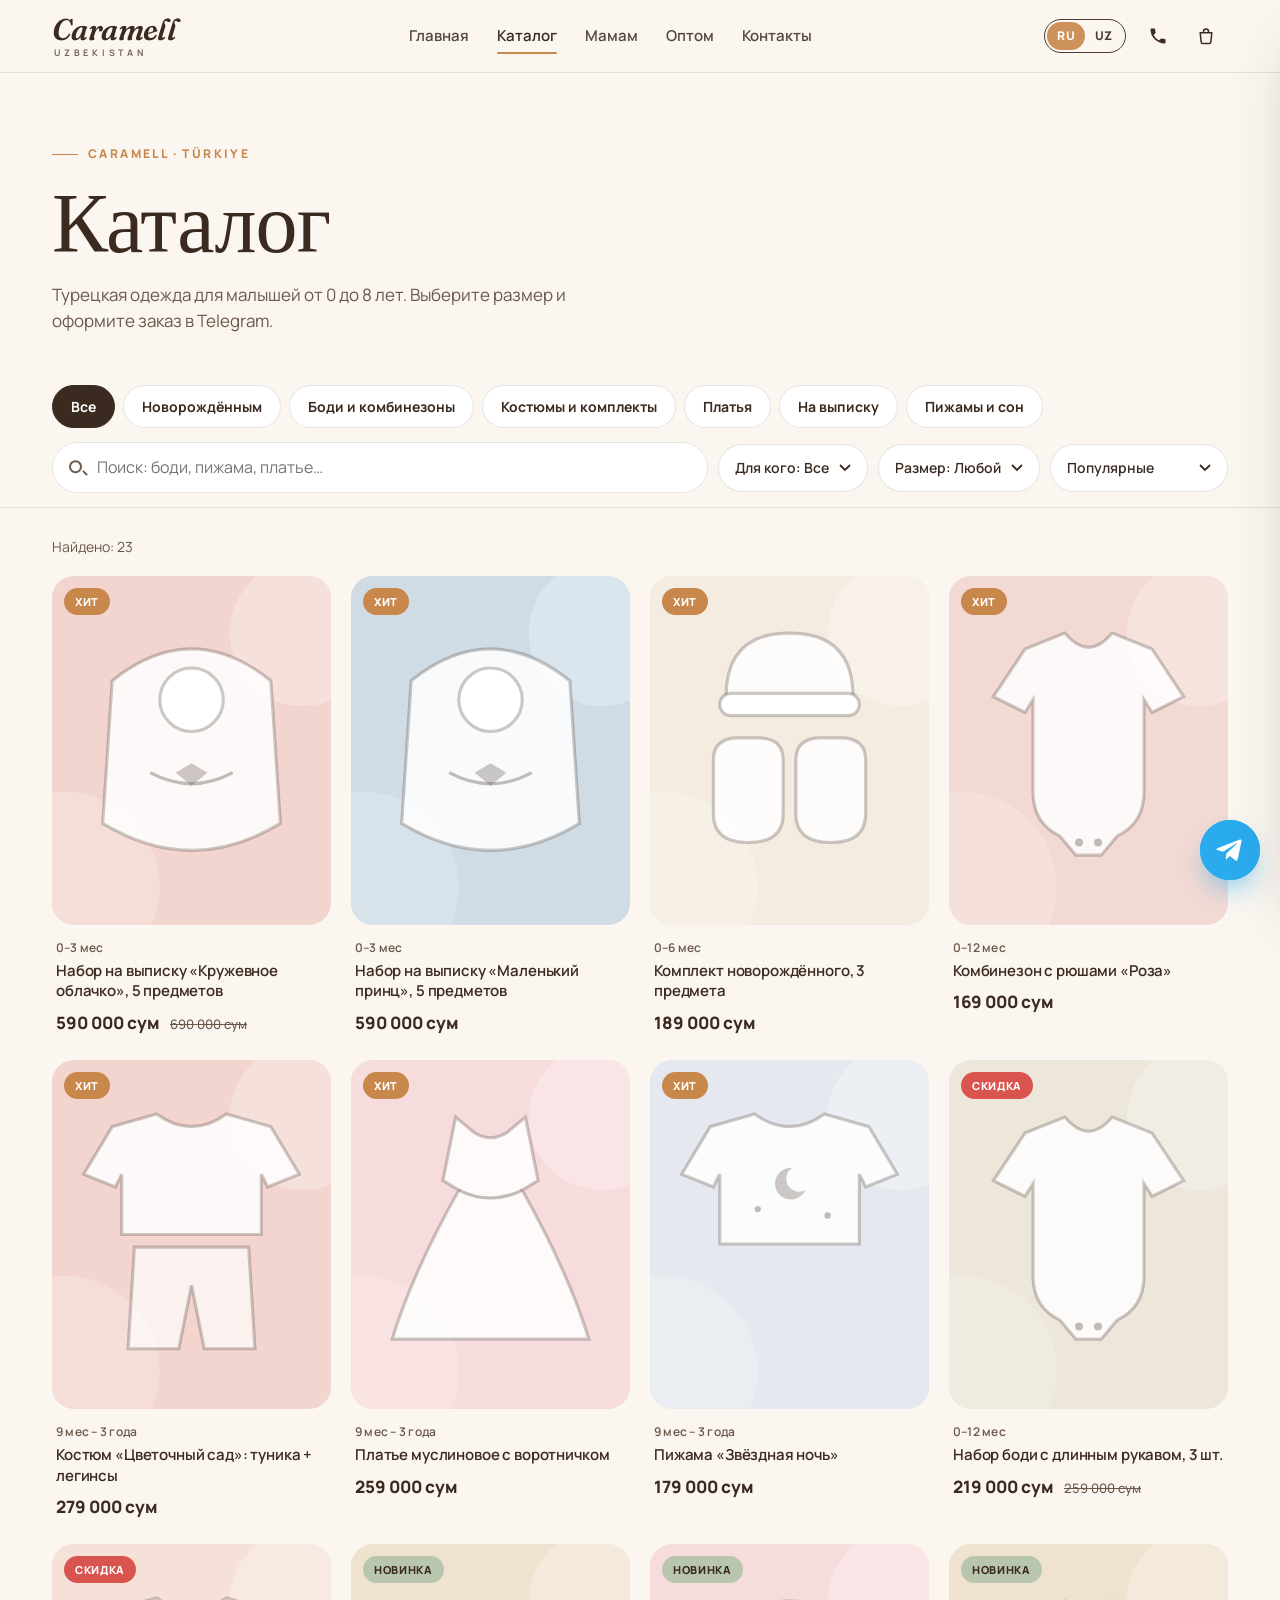
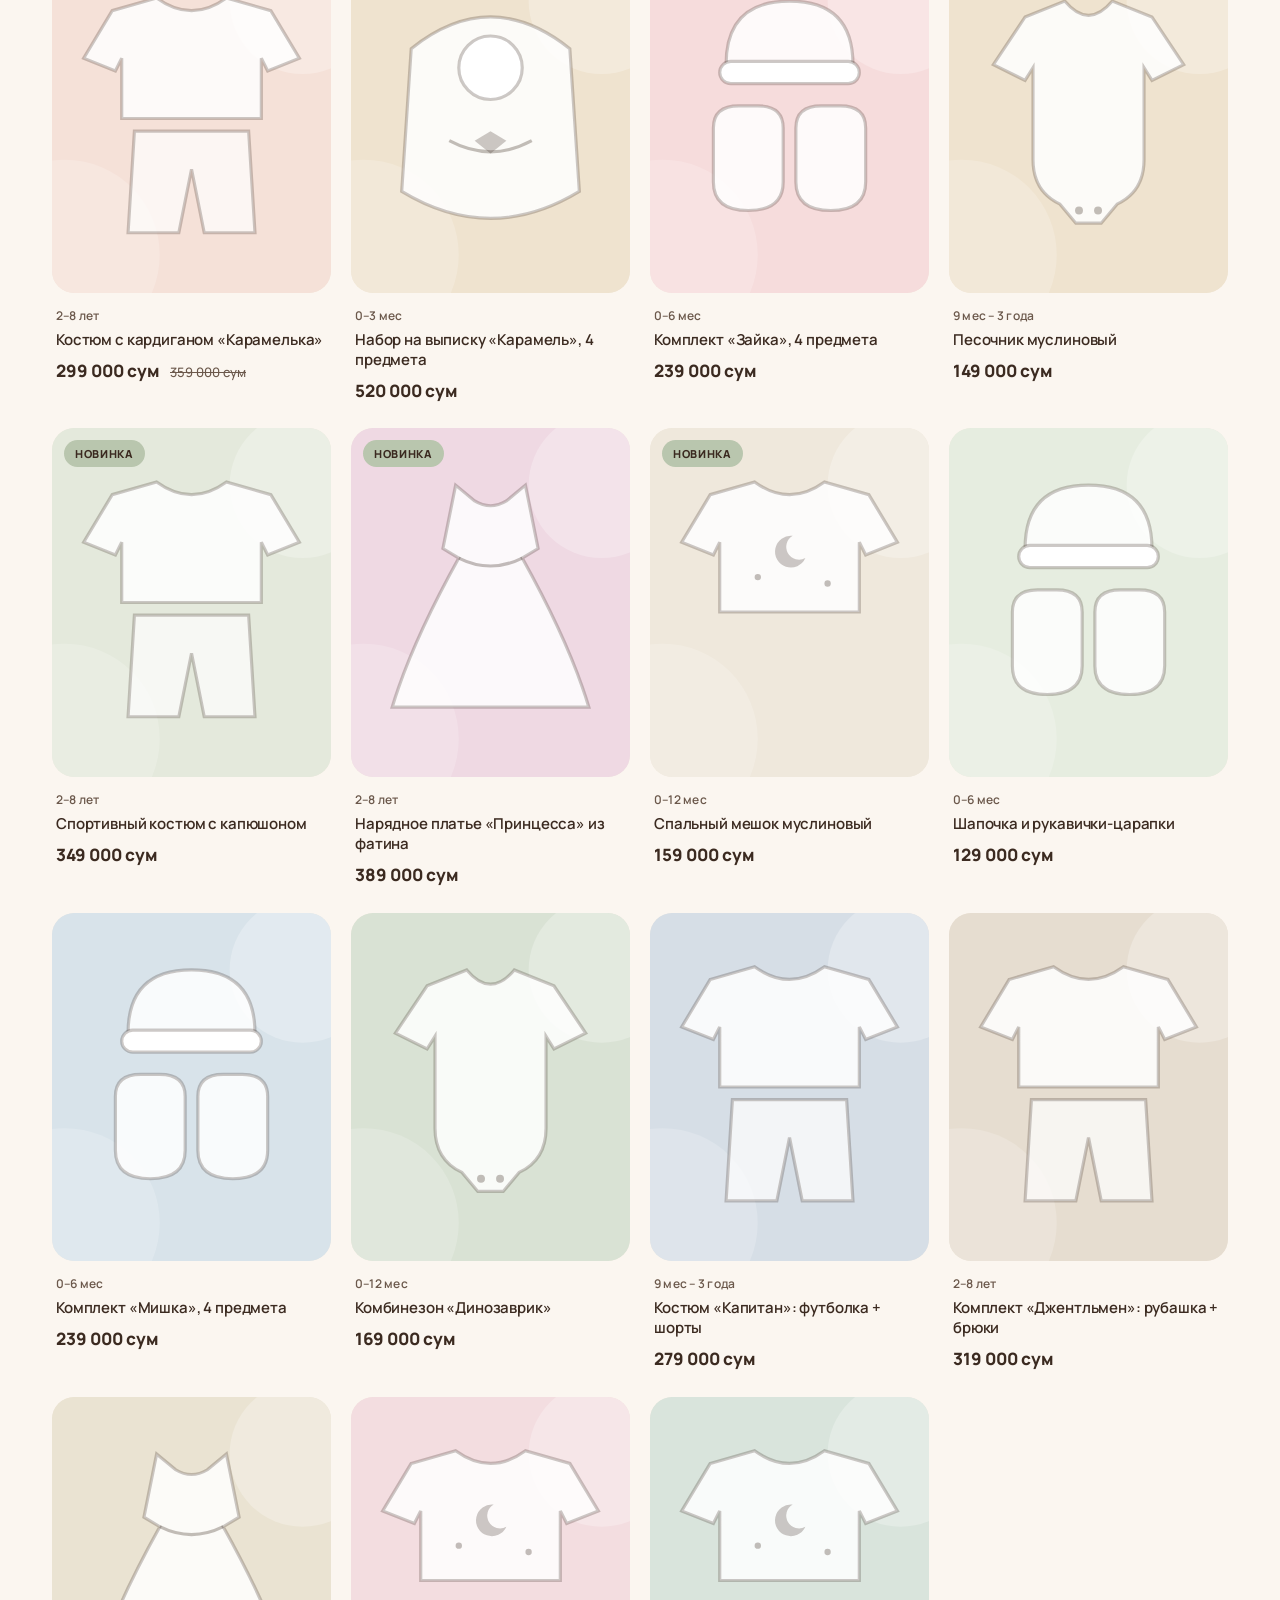
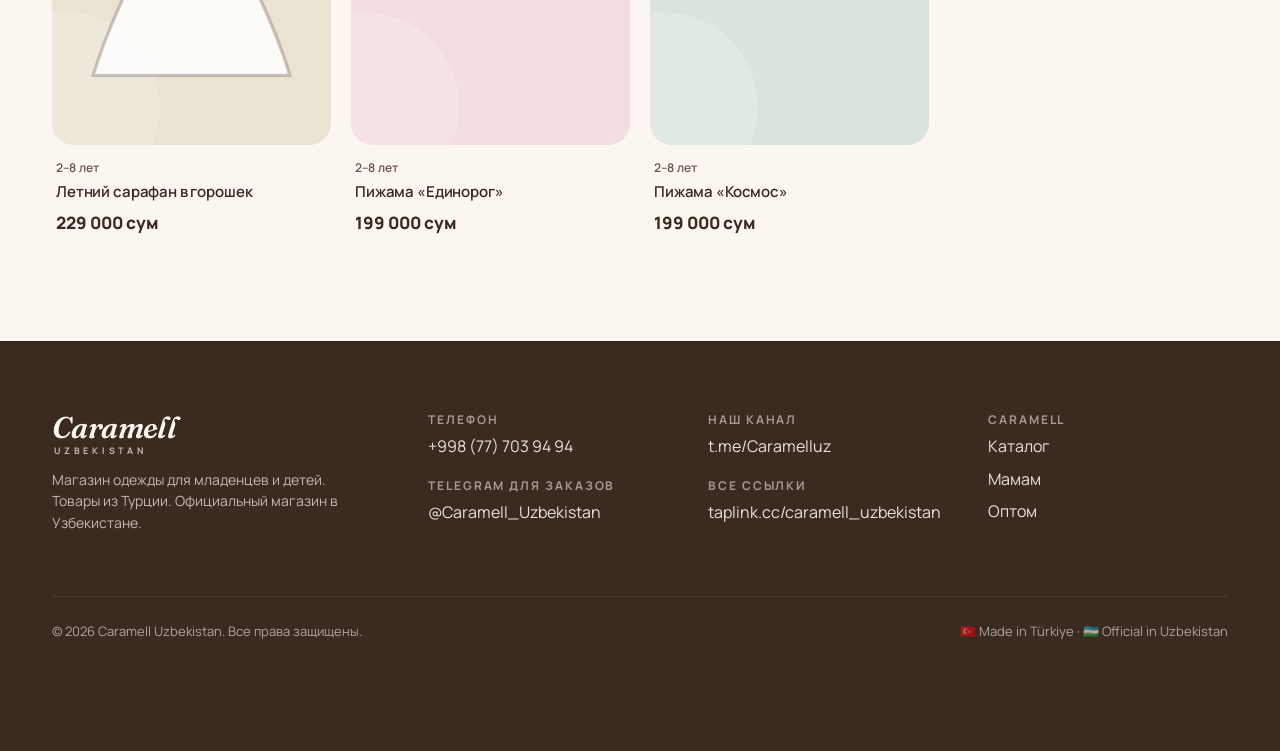
==== catalog.html @ 774cd413 "Add Caramell Uzbekistan website: landing, catalog with cart, moms section - Landing with video hero " ====
<!doctype html>
<html lang="ru">
<head>
  <meta charset="utf-8">
  <meta name="viewport" content="width=device-width, initial-scale=1, viewport-fit=cover">
  <title>Каталог — Caramell Uzbekistan</title>
  <meta name="description" content="Каталог детской одежды Caramell из Турции: наборы на выписку, боди, комбинезоны, костюмы, платья, пижамы. Заказ в Telegram.">
  <meta name="theme-color" content="#3B2A20">
  <link rel="icon" href="data:image/svg+xml,%3Csvg xmlns='http://www.w3.org/2000/svg' viewBox='0 0 64 64'%3E%3Crect width='64' height='64' rx='16' fill='%23C8874B'/%3E%3Ctext x='50%25' y='54%25' text-anchor='middle' dominant-baseline='middle' font-family='Georgia' font-style='italic' font-size='42' fill='white'%3EC%3C/text%3E%3C/svg%3E">
  <link rel="preconnect" href="https://fonts.googleapis.com">
  <link rel="preconnect" href="https://fonts.gstatic.com" crossorigin>
  <link href="https://fonts.googleapis.com/css2?family=Fraunces:ital,opsz,wght@0,9..144,400;0,9..144,500;0,9..144,600;1,9..144,400;1,9..144,500;1,9..144,600&family=Manrope:wght@400;500;600;700;800&display=swap" rel="stylesheet">
  <link rel="stylesheet" href="css/style.css">
  <script src="js/art.js"></script>
</head>
<body data-page="catalog">

  <section class="page-hero">
    <div class="container">
      <span class="kicker">Caramell · Türkiye</span>
      <h1 data-i18n="cat.page.title"></h1>
      <p data-i18n="cat.page.sub"></p>
    </div>
  </section>

  <div class="filters">
    <div class="container">
      <div class="chips" id="f-cat"></div>
      <div class="filter-row">
        <label class="search"><input type="search" id="f-q" data-i18n-ph="f.search" aria-label="search"></label>
        <select class="select" id="f-g" aria-label="gender"></select>
        <select class="select" id="f-size" aria-label="size"></select>
        <select class="select" id="f-sort" aria-label="sort"></select>
      </div>
    </div>
  </div>

  <main class="container" style="padding-bottom:64px">
    <div class="found" id="found"></div>
    <div class="grid" id="grid"></div>
  </main>

  <script src="js/i18n.js"></script>
  <script src="js/products.js"></script>
  <script src="js/cart.js"></script>
  <script src="js/modal.js"></script>
  <script src="js/catalog.js"></script>
  <script src="js/main.js"></script>
</body>
</html>
---- css/style.css ----
/* ===== Caramell Uzbekistan ===== */
:root {
  --cream: #FBF6F0;
  --cream-2: #F4ECE1;
  --paper: #FFFFFF;
  --caramel: #C8874B;
  --caramel-d: #A96A33;
  --choco: #3B2A20;
  --choco-2: #6B584B;
  --powder: #F2D5CF;
  --sage: #B9C6AE;
  --line: rgba(59, 42, 32, .12);
  --tg: #2AABEE;
  --shadow: 0 10px 30px -12px rgba(59, 42, 32, .25);
  --shadow-lg: 0 30px 60px -25px rgba(59, 42, 32, .35);
  --r: 22px;
  --r-sm: 14px;
  --serif: "Fraunces", Georgia, serif;
  --sans: "Manrope", system-ui, -apple-system, sans-serif;
  --ease: cubic-bezier(.2, .7, .2, 1);
}

*, *::before, *::after { box-sizing: border-box; }
html { scroll-behavior: smooth; -webkit-text-size-adjust: 100%; }
body { margin: 0; font-family: var(--sans); color: var(--choco); background: var(--cream); line-height: 1.55; font-size: 16px; overflow-x: hidden; }
img { max-width: 100%; display: block; }
a { color: inherit; text-decoration: none; }
button { font: inherit; color: inherit; cursor: pointer; border: 0; background: none; }
input, select { font: inherit; color: inherit; }
h1, h2, h3, h4 { font-family: var(--serif); font-weight: 500; line-height: 1.1; margin: 0; letter-spacing: -.01em; }
em { font-style: italic; color: var(--caramel); }
.container { width: 100%; max-width: 1240px; margin: 0 auto; padding: 0 16px; }
@media (min-width: 720px) { .container { padding: 0 32px; } }
.i { width: 20px; height: 20px; flex: none; }
[hidden] { display: none !important; }

/* ---------- Buttons ---------- */
.btn { display: inline-flex; align-items: center; justify-content: center; gap: 10px; padding: 15px 26px; border-radius: 999px; font-weight: 700; font-size: 15px; transition: transform .25s var(--ease), background .25s, box-shadow .25s, color .25s; white-space: nowrap; }
.btn:hover { transform: translateY(-2px); }
.btn-primary { background: var(--caramel); color: #fff; box-shadow: 0 12px 24px -12px rgba(169, 106, 51, .8); }
.btn-primary:hover { background: var(--caramel-d); }
.btn-light { background: #fff; color: var(--choco); }
.btn-glass { background: rgba(255, 255, 255, .14); color: #fff; border: 1px solid rgba(255, 255, 255, .45); backdrop-filter: blur(8px); -webkit-backdrop-filter: blur(8px); }
.btn-glass:hover { background: rgba(255, 255, 255, .25); }
.btn-tg { background: var(--tg); color: #fff; }
.btn-tg:hover { background: #1e96d3; }
.btn-ghost { border: 1.5px solid var(--line); background: var(--paper); }
.btn-ghost:hover { border-color: var(--caramel); color: var(--caramel-d); }
.btn-block { width: 100%; }
.icon-btn { width: 44px; height: 44px; border-radius: 50%; display: inline-grid; place-items: center; position: relative; transition: background .2s; font-size: 26px; line-height: 1; }
.icon-btn:hover { background: rgba(59, 42, 32, .07); }

/* ---------- Header ---------- */
.site-header { position: sticky; top: 0; z-index: 50; background: rgba(251, 246, 240, .92); backdrop-filter: blur(14px); -webkit-backdrop-filter: blur(14px); border-bottom: 1px solid var(--line); transition: background .3s, color .3s, border-color .3s; }
.site-header.is-over { position: fixed; left: 0; right: 0; background: transparent; border-color: transparent; color: #fff; backdrop-filter: none; -webkit-backdrop-filter: none; }
.site-header.is-over.is-solid { background: rgba(251, 246, 240, .94); color: var(--choco); border-color: var(--line); backdrop-filter: blur(14px); -webkit-backdrop-filter: blur(14px); }
.site-header.is-over .icon-btn:hover { background: rgba(255, 255, 255, .15); }
.header-in { height: 72px; display: flex; align-items: center; gap: 24px; }
.logo { display: flex; flex-direction: column; line-height: 1; }
.logo-word { font-family: var(--serif); font-size: 30px; font-weight: 600; font-style: italic; letter-spacing: -.02em; }
.logo-sub { font-size: 9px; letter-spacing: .42em; font-weight: 700; margin-top: 3px; opacity: .7; padding-left: 2px; }
.main-nav { display: flex; gap: 28px; margin: 0 auto; font-weight: 600; font-size: 15px; }
.main-nav a { position: relative; padding: 6px 0; opacity: .85; transition: opacity .2s; }
.main-nav a:hover, .main-nav a.is-active { opacity: 1; }
.main-nav a::after { content: ""; position: absolute; left: 0; right: 0; bottom: 0; height: 2px; background: var(--caramel); border-radius: 2px; transform: scaleX(0); transition: transform .3s var(--ease); }
.main-nav a:hover::after, .main-nav a.is-active::after { transform: scaleX(1); }
.header-act { display: flex; align-items: center; gap: 4px; }
.lang { display: flex; border: 1.5px solid currentColor; border-radius: 999px; padding: 2px; margin-right: 6px; opacity: .9; }
.lang button { font-size: 12px; font-weight: 800; padding: 5px 10px; border-radius: 999px; letter-spacing: .04em; }
.lang button.is-on { background: var(--caramel); color: #fff; }
.cart-count { position: absolute; top: 3px; right: 1px; min-width: 19px; height: 19px; padding: 0 5px; border-radius: 10px; background: var(--caramel); color: #fff; font: 800 11px/19px var(--sans); text-align: center; }
.cart-count.bump { animation: bump .5s var(--ease); }
@keyframes bump { 40% { transform: scale(1.5); } }
.menu-btn { display: none; }

@media (max-width: 900px) {
  .main-nav { position: fixed; inset: 72px 0 auto 0; flex-direction: column; gap: 0; background: var(--cream); color: var(--choco); padding: 8px 16px 24px; border-bottom: 1px solid var(--line); transform: translateY(-120%); transition: transform .35s var(--ease); box-shadow: var(--shadow); z-index: -1; }
  .main-nav a { padding: 16px 4px; font-size: 20px; font-family: var(--serif); border-bottom: 1px solid var(--line); }
  .main-nav a::after { display: none; }
  .menu-open .main-nav { transform: none; }
  .menu-btn { display: inline-grid; }
  .header-act { margin-left: auto; }
}
@media (max-width: 480px) { .hide-sm { display: none; } .logo-word { font-size: 26px; } .lang button { padding: 5px 8px; } }

/* ---------- Hero ---------- */
.hero { position: relative; min-height: 100vh; min-height: 100svh; display: flex; align-items: flex-end; color: #fff; overflow: hidden; background: var(--choco); }
.hero-media, .hero-media > * { position: absolute; inset: 0; width: 100%; height: 100%; }
.hero-media video { object-fit: cover; }
.hero-slides { display: none; }
.hero.no-video .hero-slides { display: block; }
.hero.no-video video { display: none; }
.hero-slides .slide { position: absolute; inset: 0; background-size: cover; background-position: center; opacity: 0; animation: slides 24s infinite; }
.hero-slides .slide:nth-child(2) { animation-delay: 6s; }
.hero-slides .slide:nth-child(3) { animation-delay: 12s; }
.hero-slides .slide:nth-child(4) { animation-delay: 18s; }
@keyframes slides { 0% { opacity: 0; transform: scale(1.12); } 5% { opacity: 1; } 25% { opacity: 1; } 32% { opacity: 0; transform: scale(1); } 100% { opacity: 0; } }
.hero::after { content: ""; position: absolute; inset: 0; background: linear-gradient(180deg, rgba(40, 26, 16, .45) 0%, rgba(40, 26, 16, .1) 35%, rgba(40, 26, 16, .75) 100%), radial-gradient(ellipse at 20% 80%, rgba(169, 106, 51, .45), transparent 60%); }
.hero-in { position: relative; z-index: 2; padding-top: 140px; padding-bottom: 90px; }
.kicker { display: inline-flex; align-items: center; gap: 10px; font-size: 12px; font-weight: 800; letter-spacing: .2em; text-transform: uppercase; color: var(--caramel); }
.kicker::before { content: ""; width: 26px; height: 1.5px; background: currentColor; }
.hero .kicker { color: #F6D2AE; }
.hero h1 { font-size: clamp(42px, 8vw, 96px); max-width: 13ch; margin: 18px 0 20px; font-weight: 400; }
.hero h1 em { color: #F6C28F; }
.hero-sub { max-width: 540px; font-size: clamp(16px, 2vw, 19px); opacity: .92; margin: 0 0 32px; }
.hero-cta { display: flex; flex-wrap: wrap; gap: 12px; }
.hero-scroll { position: absolute; z-index: 2; right: 32px; bottom: 36px; writing-mode: vertical-rl; font-size: 11px; letter-spacing: .3em; text-transform: uppercase; opacity: .8; display: flex; align-items: center; gap: 12px; }
.hero-scroll::after { content: ""; width: 1.5px; height: 60px; background: linear-gradient(#fff, transparent); animation: drip 2s infinite; }
@keyframes drip { 0% { transform: scaleY(0); transform-origin: top; } 50% { transform: scaleY(1); transform-origin: top; } 51% { transform-origin: bottom; } 100% { transform: scaleY(0); transform-origin: bottom; } }
.hero-badge { position: absolute; z-index: 2; right: 8%; top: 22%; width: 150px; height: 150px; border-radius: 50%; display: grid; place-items: center; text-align: center; background: rgba(255, 255, 255, .12); border: 1px solid rgba(255, 255, 255, .35); backdrop-filter: blur(10px); -webkit-backdrop-filter: blur(10px); font-family: var(--serif); font-size: 15px; line-height: 1.2; animation: float 6s ease-in-out infinite; }
.hero-badge b { display: block; font-size: 34px; font-weight: 500; }
@keyframes float { 50% { transform: translateY(-14px) rotate(-4deg); } }
@media (max-width: 720px) { .hero-badge, .hero-scroll { display: none; } .hero-in { padding-bottom: 56px; } .hero-cta .btn { flex: 1 1 100%; } }

/* ---------- Marquee / Trust ---------- */
.marquee { background: var(--choco); color: var(--cream); overflow: hidden; padding: 16px 0; }
.marquee-track { display: flex; gap: 48px; width: max-content; animation: marquee 32s linear infinite; font-family: var(--serif); font-size: 20px; font-style: italic; }
.marquee-track span { display: flex; align-items: center; gap: 48px; white-space: nowrap; }
.marquee-track span::after { content: "✦"; color: var(--caramel); font-style: normal; font-size: 14px; }
@keyframes marquee { to { transform: translateX(-50%); } }

.trust { display: grid; grid-template-columns: repeat(5, 1fr); gap: 16px; padding: 56px 0 8px; }
.trust-item { display: flex; gap: 14px; align-items: flex-start; }
.trust-ico { width: 48px; height: 48px; border-radius: 16px; background: var(--paper); display: grid; place-items: center; font-size: 22px; box-shadow: var(--shadow); flex: none; }
.trust-item b { display: block; font-size: 15px; }
.trust-item small { color: var(--choco-2); font-size: 13px; }
@media (max-width: 1000px) { .trust { grid-template-columns: repeat(2, 1fr); gap: 22px; } }
@media (max-width: 480px) { .trust { grid-template-columns: 1fr; } }

/* ---------- Sections ---------- */
.section { padding: 96px 0; }
.section-sm { padding: 64px 0; }
.sec-head { display: flex; justify-content: space-between; align-items: flex-end; gap: 24px; margin-bottom: 40px; flex-wrap: wrap; }
.sec-head h2 { font-size: clamp(32px, 4.6vw, 56px); margin-top: 14px; max-width: 18ch; }
.sec-head p { color: var(--choco-2); max-width: 440px; margin: 0; }
.link-arrow { font-weight: 700; color: var(--caramel-d); border-bottom: 1.5px solid currentColor; padding-bottom: 2px; }
@media (max-width: 720px) { .section { padding: 64px 0; } }

/* Categories */
.cats { display: grid; grid-template-columns: repeat(4, 1fr); gap: 16px; }
.cat-tile { position: relative; border-radius: var(--r); overflow: hidden; aspect-ratio: 4 / 5; color: #fff; display: flex; align-items: flex-end; isolation: isolate; }
.cat-tile img { position: absolute; inset: 0; width: 100%; height: 100%; object-fit: cover; z-index: -2; transition: transform .8s var(--ease); }
.cat-tile::after { content: ""; position: absolute; inset: 0; z-index: -1; background: linear-gradient(transparent 45%, rgba(40, 26, 16, .7)); }
.cat-tile:hover img { transform: scale(1.07); }
.cat-tile span { padding: 18px; font-family: var(--serif); font-size: 21px; line-height: 1.15; display: flex; justify-content: space-between; align-items: flex-end; gap: 8px; width: 100%; }
.cat-tile span .i { transition: transform .3s; }
.cat-tile:hover span .i { transform: translateX(4px); }
.cat-tile:nth-child(1), .cat-tile:nth-child(6) { grid-row: 1 / span 2; aspect-ratio: auto; }
.cat-tile:nth-child(1) { grid-column: 1; }
.cat-tile:nth-child(6) { grid-column: 4; }
.cat-tile:nth-child(1) span, .cat-tile:nth-child(6) span { font-size: 30px; padding: 26px; }
@media (max-width: 900px) {
  .cats { grid-template-columns: repeat(2, 1fr); gap: 12px; }
  .cat-tile:nth-child(1), .cat-tile:nth-child(6) { grid-column: span 2; grid-row: auto; aspect-ratio: 16 / 9; }
  .cat-tile:nth-child(1) span, .cat-tile:nth-child(6) span { font-size: 26px; padding: 20px; }
  .cat-tile span { font-size: 17px; padding: 14px; }
}

/* Product cards */
.grid { display: grid; grid-template-columns: repeat(4, 1fr); gap: 24px 20px; }
@media (max-width: 1000px) { .grid { grid-template-columns: repeat(3, 1fr); } }
@media (max-width: 720px) { .grid { grid-template-columns: repeat(2, 1fr); gap: 20px 12px; } }
.card { cursor: pointer; }
.card-img { position: relative; border-radius: var(--r); overflow: hidden; aspect-ratio: 4 / 5; background: var(--cream-2); }
.card-img img { width: 100%; height: 100%; object-fit: cover; transition: transform .8s var(--ease); }
.card:hover .card-img img { transform: scale(1.06); }
.badge { position: absolute; left: 12px; top: 12px; padding: 5px 11px; border-radius: 999px; font-size: 11px; font-weight: 800; letter-spacing: .06em; text-transform: uppercase; background: #fff; color: var(--choco); }
.badge-hit { background: var(--caramel); color: #fff; }
.badge-sale { background: #D9534F; color: #fff; }
.badge-new { background: var(--sage); color: var(--choco); }
.card-quick { position: absolute; right: 12px; bottom: 12px; width: 46px; height: 46px; border-radius: 50%; background: #fff; display: grid; place-items: center; box-shadow: var(--shadow); transform: translateY(8px); opacity: 0; transition: all .3s var(--ease); }
.card:hover .card-quick { transform: none; opacity: 1; }
.card-quick:hover { background: var(--caramel); color: #fff; }
@media (hover: none) { .card-quick { opacity: 1; transform: none; width: 40px; height: 40px; } }
.card-body { padding: 14px 4px 0; }
.card-sizes { font-size: 12px; color: var(--choco-2); font-weight: 600; letter-spacing: .02em; }
.card-title { font-family: var(--sans); font-size: 15px; font-weight: 600; line-height: 1.35; margin: 4px 0 8px; display: -webkit-box; -webkit-line-clamp: 2; -webkit-box-orient: vertical; overflow: hidden; }
.card-price { font-weight: 800; font-size: 17px; display: flex; gap: 10px; align-items: baseline; flex-wrap: wrap; }
.card-price s { font-weight: 500; font-size: 13px; color: var(--choco-2); }

/* Horizontal slider */
.slider { display: grid; grid-auto-flow: column; grid-auto-columns: calc((100% - 60px) / 4); gap: 20px; overflow-x: auto; scroll-snap-type: x mandatory; padding-bottom: 12px; scrollbar-width: none; }
.slider::-webkit-scrollbar { display: none; }
.slider > * { scroll-snap-align: start; }
@media (max-width: 1000px) { .slider { grid-auto-columns: calc((100% - 40px) / 3); } }
@media (max-width: 720px) { .slider { grid-auto-columns: 68%; gap: 14px; } }
.slider-nav { display: flex; gap: 8px; }
.slider-nav button { width: 48px; height: 48px; border-radius: 50%; border: 1.5px solid var(--line); display: grid; place-items: center; transition: all .2s; background: var(--paper); }
.slider-nav button:hover { background: var(--choco); color: #fff; border-color: var(--choco); }
.slider-nav button:first-child .i { transform: rotate(180deg); }

/* Lookbook */
.look { display: grid; grid-template-columns: repeat(4, 1fr); grid-auto-rows: 200px; grid-auto-flow: dense; gap: 16px; }
.look figure { margin: 0; border-radius: var(--r); overflow: hidden; position: relative; background: var(--cream-2); }
.look figure:nth-child(1) { grid-area: 1 / 1 / 3 / 2; }
.look figure:nth-child(2) { grid-area: 1 / 2; }
.look figure:nth-child(3) { grid-area: 1 / 3 / 2 / 5; }
.look figure:nth-child(4) { grid-area: 2 / 2; }
.look figure:nth-child(5) { grid-area: 2 / 3; }
.look figure:nth-child(6) { grid-area: 2 / 4 / 4 / 5; }
.look figure:nth-child(7) { grid-area: 3 / 1 / 4 / 3; }
.look figure:nth-child(8) { grid-area: 3 / 3; }
.look img { width: 100%; height: 100%; object-fit: cover; transition: transform .8s var(--ease); }
.look figure:hover img { transform: scale(1.05); }
@media (max-width: 900px) {
  .look { grid-template-columns: repeat(2, 1fr); grid-auto-rows: 150px; gap: 12px; }
  .look figure:nth-child(n) { grid-area: auto; }
  .look figure:nth-child(3n+1), .look figure:nth-child(8) { grid-column: span 2; grid-row: span 1; }
}

/* Why */
.why { background: var(--paper); border-radius: 40px; padding: 72px 48px; display: grid; grid-template-columns: 1.1fr 1fr; gap: 56px; align-items: center; }
.why-img { border-radius: 28px; overflow: hidden; aspect-ratio: 4 / 5; position: relative; }
.why-img img { width: 100%; height: 100%; object-fit: cover; }
.why-stamp { position: absolute; left: 20px; bottom: 20px; background: var(--cream); border-radius: 18px; padding: 14px 18px; font-weight: 700; font-size: 14px; box-shadow: var(--shadow); display: flex; gap: 10px; align-items: center; }
.why-stamp b { font-family: var(--serif); font-size: 30px; color: var(--caramel); font-weight: 500; }
.why-list { display: grid; gap: 26px; margin-top: 32px; }
.why-list div { display: grid; grid-template-columns: 52px 1fr; gap: 16px; }
.why-num { width: 52px; height: 52px; border-radius: 50%; background: var(--cream-2); display: grid; place-items: center; font-family: var(--serif); font-size: 20px; color: var(--caramel-d); }
.why-list b { font-size: 18px; display: block; margin-bottom: 4px; }
.why-list p { margin: 0; color: var(--choco-2); }
@media (max-width: 900px) { .why { grid-template-columns: 1fr; padding: 32px 20px; border-radius: 28px; gap: 32px; } .why-img { aspect-ratio: 4 / 3; } }

/* Wholesale */
.opt { background: var(--choco); color: var(--cream); border-radius: 40px; padding: 72px 56px; display: grid; grid-template-columns: 1.2fr 1fr; gap: 48px; position: relative; overflow: hidden; }
.opt::before { content: "OPTOM"; position: absolute; right: -20px; bottom: -60px; font-family: var(--serif); font-style: italic; font-size: 220px; opacity: .05; line-height: 1; pointer-events: none; }
.opt h2 { font-size: clamp(32px, 4.4vw, 52px); margin: 14px 0 18px; }
.opt p { opacity: .8; max-width: 480px; }
.opt ul { list-style: none; padding: 0; margin: 0; display: grid; gap: 14px; align-content: center; }
.opt li { display: flex; gap: 14px; align-items: center; padding: 16px 20px; background: rgba(255, 255, 255, .06); border: 1px solid rgba(255, 255, 255, .1); border-radius: 16px; font-weight: 600; }
.opt li .i { color: var(--caramel); }
.opt .btns { display: flex; gap: 12px; flex-wrap: wrap; margin-top: 28px; }
@media (max-width: 900px) { .opt { grid-template-columns: 1fr; padding: 40px 20px; border-radius: 28px; } .opt::before { font-size: 120px; } }

/* Reviews */
.reviews { display: grid; grid-template-columns: repeat(3, 1fr); gap: 20px; }
.review { background: var(--paper); border-radius: var(--r); padding: 30px; box-shadow: var(--shadow); display: flex; flex-direction: column; gap: 18px; }
.review .stars { color: var(--caramel); letter-spacing: 3px; }
.review p { margin: 0; font-family: var(--serif); font-size: 19px; line-height: 1.45; flex: 1; }
.review small { font-weight: 700; color: var(--choco-2); }
@media (max-width: 900px) { .reviews { grid-template-columns: 1fr; } }

/* Moms teaser */
.moms-teaser { display: grid; grid-template-columns: 1fr 1.2fr; gap: 48px; align-items: center; background: linear-gradient(135deg, var(--powder), #F7E6DA); border-radius: 40px; padding: 64px 48px; }
.moms-teaser h2 { font-size: clamp(32px, 4.4vw, 52px); margin: 14px 0 16px; }
.moms-teaser p { color: var(--choco-2); margin: 0 0 28px; }
.tools { display: grid; grid-template-columns: 1fr 1fr; gap: 14px; }
.tool { background: rgba(255, 255, 255, .75); border-radius: 20px; padding: 22px; display: flex; flex-direction: column; gap: 12px; font-weight: 700; transition: transform .3s var(--ease), background .3s; }
.tool:hover { transform: translateY(-4px); background: #fff; }
.tool span { font-size: 30px; }
@media (max-width: 900px) { .moms-teaser { grid-template-columns: 1fr; padding: 36px 20px; border-radius: 28px; gap: 28px; } }

/* Contact */
.contact-cards { display: grid; grid-template-columns: repeat(3, 1fr); gap: 16px; }
.c-card { background: var(--paper); border-radius: var(--r); padding: 28px; display: flex; flex-direction: column; gap: 10px; transition: transform .3s var(--ease), box-shadow .3s; border: 1px solid var(--line); }
.c-card:hover { transform: translateY(-4px); box-shadow: var(--shadow-lg); }
.c-ico { width: 52px; height: 52px; border-radius: 16px; display: grid; place-items: center; background: var(--cream-2); color: var(--caramel-d); margin-bottom: 8px; }
.c-ico.tg { background: var(--tg); color: #fff; }
.c-card small { color: var(--choco-2); font-weight: 600; }
.c-card b { font-size: 19px; word-break: break-word; }
@media (max-width: 900px) { .contact-cards { grid-template-columns: 1fr; } }

/* ---------- Footer ---------- */
.site-footer { background: var(--choco); color: var(--cream); padding: 72px 0 110px; margin-top: 40px; }
.footer-grid { display: grid; grid-template-columns: 1.4fr 1fr 1fr 1fr; gap: 40px; }
.footer-tag { opacity: .7; max-width: 300px; font-size: 14px; }
.footer-col { display: flex; flex-direction: column; gap: 8px; }
.footer-col h4 { font-family: var(--sans); font-size: 12px; letter-spacing: .16em; text-transform: uppercase; opacity: .55; margin-top: 12px; font-weight: 700; }
.footer-col h4:first-child { margin-top: 0; }
.footer-col a { opacity: .9; }
.footer-col a:hover { color: var(--caramel); }
.footer-bottom { display: flex; justify-content: space-between; gap: 16px; flex-wrap: wrap; border-top: 1px solid rgba(255, 255, 255, .12); margin-top: 48px; padding-top: 24px; font-size: 13px; opacity: .6; }
@media (max-width: 900px) { .footer-grid { grid-template-columns: 1fr 1fr; } }
@media (max-width: 560px) { .footer-grid { grid-template-columns: 1fr; gap: 28px; } }

.float-tg { position: fixed; right: 20px; bottom: 20px; z-index: 40; width: 60px; height: 60px; border-radius: 50%; background: var(--tg); color: #fff; display: grid; place-items: center; box-shadow: 0 14px 30px -10px rgba(42, 171, 238, .8); transition: transform .3s var(--ease); }
.float-tg::before { content: ""; position: absolute; inset: 0; border-radius: 50%; border: 2px solid var(--tg); animation: ping 2.4s infinite; }
@keyframes ping { 0% { transform: scale(1); opacity: .7; } 100% { transform: scale(1.6); opacity: 0; } }
.float-tg:hover { transform: scale(1.08); }
.float-tg .i { width: 28px; height: 28px; }

.toast { position: fixed; left: 50%; bottom: 96px; transform: translate(-50%, 20px); background: var(--choco); color: #fff; padding: 14px 22px; border-radius: 14px; font-weight: 600; font-size: 14px; opacity: 0; pointer-events: none; transition: all .3s var(--ease); z-index: 100; box-shadow: var(--shadow-lg); max-width: calc(100% - 32px); text-align: center; }
.toast.show { opacity: 1; transform: translate(-50%, 0); }

/* ---------- Reveal ---------- */
.reveal { opacity: 0; transform: translateY(24px); transition: opacity .8s var(--ease), transform .8s var(--ease); }
.reveal.in { opacity: 1; transform: none; }
@media (prefers-reduced-motion: reduce) {
  *, *::before, *::after { animation: none !important; transition: none !important; }
  .reveal { opacity: 1; transform: none; }
  .hero-slides .slide:first-child { opacity: 1; }
}

/* ---------- Page header (inner pages) ---------- */
.page-hero { padding: 64px 0 36px; }
.page-hero h1 { font-size: clamp(44px, 7vw, 84px); font-weight: 400; margin: 12px 0 14px; }
.page-hero p { max-width: 560px; color: var(--choco-2); margin: 0; font-size: 17px; }

/* ---------- Catalog ---------- */
.filters { position: sticky; top: 72px; z-index: 20; background: rgba(251, 246, 240, .95); backdrop-filter: blur(10px); -webkit-backdrop-filter: blur(10px); padding: 14px 0; border-bottom: 1px solid var(--line); margin-bottom: 28px; }
.chips { display: flex; gap: 8px; overflow-x: auto; scrollbar-width: none; padding-bottom: 2px; }
.chips::-webkit-scrollbar { display: none; }
.chip { flex: none; padding: 10px 18px; border-radius: 999px; background: var(--paper); border: 1.5px solid var(--line); font-weight: 700; font-size: 14px; transition: all .2s; }
.chip:hover { border-color: var(--caramel); }
.chip.is-on { background: var(--choco); color: #fff; border-color: var(--choco); }
.filter-row { display: flex; gap: 10px; margin-top: 12px; flex-wrap: wrap; align-items: center; }
.search { flex: 1 1 240px; position: relative; }
.search input { width: 100%; padding: 12px 16px 12px 44px; border-radius: 999px; border: 1.5px solid var(--line); background: var(--paper); outline: none; }
.search input:focus, .select:focus { border-color: var(--caramel); }
.search::before { content: ""; position: absolute; left: 17px; top: 50%; width: 13px; height: 13px; border: 2px solid var(--choco-2); border-radius: 50%; transform: translateY(-60%); }
.search::after { content: ""; position: absolute; left: 30px; top: 58%; width: 6px; height: 2px; background: var(--choco-2); transform: rotate(45deg); }
.select { padding: 12px 38px 12px 16px; border-radius: 999px; border: 1.5px solid var(--line); background: var(--paper) url("data:image/svg+xml,%3Csvg xmlns='http://www.w3.org/2000/svg' width='12' height='8'%3E%3Cpath d='M1 1l5 5 5-5' fill='none' stroke='%233B2A20' stroke-width='1.8'/%3E%3C/svg%3E") no-repeat right 16px center; appearance: none; -webkit-appearance: none; outline: none; font-weight: 600; font-size: 14px; max-width: 100%; }
.found { color: var(--choco-2); font-size: 14px; margin-bottom: 18px; }
.empty { text-align: center; padding: 60px 16px; color: var(--choco-2); }
.empty .btn { margin-top: 16px; }
@media (max-width: 560px) { .filter-row .select { flex: 1 1 45%; } }

/* Modal */
.modal { position: fixed; inset: 0; z-index: 80; display: grid; place-items: center; padding: 16px; opacity: 0; pointer-events: none; transition: opacity .3s; }
.modal.open { opacity: 1; pointer-events: auto; }
.modal-bg { position: absolute; inset: 0; background: rgba(40, 26, 16, .55); backdrop-filter: blur(4px); -webkit-backdrop-filter: blur(4px); }
.modal-box { position: relative; background: var(--cream); border-radius: 28px; width: min(960px, 100%); max-height: calc(100vh - 32px); overflow: auto; display: grid; grid-template-columns: 1fr 1fr; transform: translateY(20px) scale(.98); transition: transform .35s var(--ease); }
.modal.open .modal-box { transform: none; }
.modal-img { background: var(--cream-2); min-height: 320px; }
.modal-img img { width: 100%; height: 100%; object-fit: cover; }
.modal-info { padding: 40px 36px; display: flex; flex-direction: column; gap: 18px; }
.modal-info h2 { font-size: 30px; }
.modal-info .desc { color: var(--choco-2); margin: 0; }
.modal-price { font-size: 26px; font-weight: 800; display: flex; gap: 12px; align-items: baseline; }
.modal-price s { font-size: 16px; color: var(--choco-2); font-weight: 500; }
.modal-close { position: absolute; right: 12px; top: 12px; background: #fff; z-index: 2; box-shadow: var(--shadow); }
.lbl { font-size: 13px; font-weight: 800; letter-spacing: .08em; text-transform: uppercase; color: var(--choco-2); margin-bottom: 10px; }
.size-opts { display: flex; flex-wrap: wrap; gap: 8px; }
.size-opts button { padding: 10px 14px; border-radius: 12px; border: 1.5px solid var(--line); background: var(--paper); font-weight: 700; font-size: 14px; transition: all .2s; }
.size-opts button:hover { border-color: var(--caramel); }
.size-opts button.is-on { background: var(--caramel); border-color: var(--caramel); color: #fff; }
.size-opts.shake { animation: shake .4s; }
@keyframes shake { 25% { transform: translateX(-6px); } 75% { transform: translateX(6px); } }
.qty { display: inline-flex; align-items: center; border: 1.5px solid var(--line); border-radius: 999px; background: var(--paper); }
.qty button { width: 36px; height: 36px; font-size: 18px; font-weight: 700; border-radius: 50%; }
.qty span { min-width: 26px; text-align: center; font-weight: 800; }
.modal-actions { display: flex; gap: 12px; align-items: center; flex-wrap: wrap; }
.modal-actions .btn-primary { flex: 1; }
.opt-note { font-size: 13px; color: var(--choco-2); display: flex; gap: 8px; align-items: center; padding: 12px 14px; background: var(--cream-2); border-radius: 12px; }
@media (max-width: 760px) { .modal { padding: 0; place-items: end center; } .modal-box { grid-template-columns: 1fr; border-radius: 24px 24px 0 0; max-height: 92vh; } .modal-img { min-height: 0; aspect-ratio: 1; } .modal-info { padding: 24px 16px 28px; } }

/* Cart drawer */
.cart-backdrop { position: fixed; inset: 0; background: rgba(40, 26, 16, .5); z-index: 90; opacity: 0; pointer-events: none; transition: opacity .3s; }
.cart-drawer { position: fixed; top: 0; right: 0; bottom: 0; width: min(440px, 100%); background: var(--cream); z-index: 91; display: flex; flex-direction: column; transform: translateX(100%); transition: transform .4s var(--ease); box-shadow: var(--shadow-lg); }
.cart-open .cart-backdrop { opacity: 1; pointer-events: auto; }
.cart-open .cart-drawer { transform: none; }
.cart-head { display: flex; justify-content: space-between; align-items: center; padding: 20px 20px 16px; border-bottom: 1px solid var(--line); }
.cart-head h3 { font-size: 28px; }
.cart-body { flex: 1; overflow: auto; padding: 8px 20px; }
.cart-item { display: grid; grid-template-columns: 76px 1fr auto; gap: 14px; padding: 16px 0; border-bottom: 1px solid var(--line); align-items: start; }
.cart-item img { width: 76px; height: 92px; border-radius: 12px; object-fit: cover; }
.ci-name { font-weight: 700; font-size: 14px; line-height: 1.35; }
.ci-meta { font-size: 13px; color: var(--choco-2); margin: 4px 0 10px; }
.ci-row { display: flex; justify-content: space-between; align-items: center; gap: 8px; flex-wrap: wrap; }
.ci-row .qty button { width: 30px; height: 30px; }
.ci-del { font-size: 22px; line-height: 1; opacity: .5; padding: 0 4px; }
.ci-del:hover { opacity: 1; color: #D9534F; }
.cart-empty { text-align: center; padding: 60px 10px; color: var(--choco-2); }
.cart-empty-ico { font-size: 56px; }
.cart-foot { padding: 18px 20px 22px; border-top: 1px solid var(--line); display: grid; gap: 10px; background: var(--paper); }
.cart-total { display: flex; justify-content: space-between; align-items: baseline; font-weight: 700; margin-bottom: 6px; }
.cart-total b { font-size: 24px; }
.cart-2 { display: grid; grid-template-columns: 1fr 1fr; gap: 10px; }
.cart-2 .btn { padding: 13px 10px; font-size: 13px; white-space: normal; text-align: center; }
.cart-note { margin: 4px 0 0; font-size: 12px; color: var(--choco-2); text-align: center; }

/* ---------- Moms ---------- */
.moms-nav { display: grid; grid-template-columns: repeat(4, 1fr); gap: 12px; margin-top: 32px; }
.moms-nav a { background: var(--paper); border-radius: 18px; padding: 18px; display: flex; gap: 12px; align-items: center; font-weight: 700; border: 1px solid var(--line); transition: all .25s var(--ease); }
.moms-nav a:hover { border-color: var(--caramel); transform: translateY(-3px); }
.moms-nav a span { font-size: 26px; }
@media (max-width: 900px) { .moms-nav { grid-template-columns: 1fr 1fr; } }
.panel { background: var(--paper); border-radius: 32px; padding: 48px; box-shadow: var(--shadow); scroll-margin-top: 96px; }
.panel + .panel { margin-top: 32px; }
.panel-head { display: flex; gap: 18px; align-items: center; margin-bottom: 28px; }
.panel-ico { width: 64px; height: 64px; border-radius: 20px; background: var(--cream-2); display: grid; place-items: center; font-size: 30px; flex: none; }
.panel-head h2 { font-size: clamp(28px, 3.5vw, 40px); }
.panel-head p { margin: 6px 0 0; color: var(--choco-2); }
@media (max-width: 720px) { .panel { padding: 28px 16px; border-radius: 24px; } .panel-head { align-items: flex-start; } .panel-ico { width: 52px; height: 52px; font-size: 24px; } }

.calc { display: grid; grid-template-columns: 1fr 1fr; gap: 40px; }
.fields { display: grid; grid-template-columns: repeat(3, 1fr); gap: 12px; }
.field label { display: block; font-size: 13px; font-weight: 700; color: var(--choco-2); margin-bottom: 8px; }
.field input { width: 100%; padding: 14px 16px; border-radius: 14px; border: 1.5px solid var(--line); background: var(--cream); font-size: 18px; font-weight: 700; outline: none; }
.field input:focus { border-color: var(--caramel); background: #fff; }
.calc .btn { margin-top: 16px; }
.calc-res { background: linear-gradient(135deg, var(--cream-2), var(--powder)); border-radius: 24px; padding: 32px; display: flex; flex-direction: column; justify-content: center; gap: 12px; min-height: 240px; }
.calc-res .big { font-family: var(--serif); font-size: 64px; line-height: 1; color: var(--caramel-d); }
.calc-res p { margin: 0; color: var(--choco-2); }
.calc-res .alt { font-weight: 800; color: var(--choco); }
.calc-res .ph { font-size: 60px; text-align: center; opacity: .6; }
.size-table { width: 100%; border-collapse: collapse; margin-top: 28px; font-size: 14px; }
.size-table th, .size-table td { padding: 10px 12px; text-align: left; border-bottom: 1px solid var(--line); }
.size-table th { font-size: 12px; text-transform: uppercase; letter-spacing: .08em; color: var(--choco-2); }
.size-table tr.hl td { background: var(--cream-2); font-weight: 800; }
.table-wrap { overflow-x: auto; }
details.sizes-d summary { cursor: pointer; font-weight: 700; margin-top: 24px; color: var(--caramel-d); }
@media (max-width: 860px) { .calc { grid-template-columns: 1fr; gap: 24px; } }
@media (max-width: 480px) { .fields { grid-template-columns: 1fr 1fr; } .fields .field:first-child { grid-column: span 2; } }

.progress { display: flex; align-items: center; gap: 16px; margin-bottom: 24px; }
.bar { flex: 1; height: 10px; border-radius: 10px; background: var(--cream-2); overflow: hidden; }
.bar i { display: block; height: 100%; background: linear-gradient(90deg, var(--caramel), #E3A46A); border-radius: 10px; transition: width .4s var(--ease); }
.progress b { white-space: nowrap; }
.check-groups { display: grid; grid-template-columns: repeat(2, 1fr); gap: 20px; }
.check-group { background: var(--cream); border-radius: 20px; padding: 22px; }
.check-group h3 { font-size: 22px; margin-bottom: 12px; }
.check-item { display: flex; align-items: center; gap: 12px; padding: 9px 0; cursor: pointer; user-select: none; }
.check-item input { position: absolute; opacity: 0; pointer-events: none; }
.box { width: 24px; height: 24px; border-radius: 8px; border: 2px solid var(--line); display: grid; place-items: center; flex: none; background: #fff; transition: all .2s; color: #fff; }
.box .i { width: 16px; height: 16px; transform: scale(0); transition: transform .2s var(--ease); }
.check-item input:checked + .box { background: var(--caramel); border-color: var(--caramel); }
.check-item input:checked + .box .i { transform: none; }
.check-item input:checked ~ .txt { text-decoration: line-through; opacity: .5; }
.check-item input:focus-visible + .box { outline: 2px solid var(--caramel); outline-offset: 2px; }
.check-item .txt { flex: 1; }
.check-item .buy { font-size: 12px; font-weight: 800; color: var(--caramel-d); border: 1.5px solid currentColor; padding: 3px 10px; border-radius: 999px; }
@media (max-width: 760px) { .check-groups { grid-template-columns: 1fr; } }

.quiz-q { margin-bottom: 24px; }
.quiz-q .lbl span { color: var(--caramel); }
.opts { display: flex; flex-wrap: wrap; gap: 10px; }
.opts button { padding: 14px 20px; border-radius: 16px; border: 1.5px solid var(--line); background: var(--cream); font-weight: 700; transition: all .2s; }
.opts button:hover { border-color: var(--caramel); }
.opts button.is-on { background: var(--choco); color: #fff; border-color: var(--choco); }
.gift-sets { display: grid; grid-template-columns: repeat(3, 1fr); gap: 16px; margin-top: 24px; }
.gift-set { background: var(--cream); border-radius: 22px; padding: 20px; display: flex; flex-direction: column; gap: 14px; }
.gift-set h4 { font-size: 22px; }
.gift-thumbs { display: flex; gap: 8px; }
.gift-thumbs img { width: 33%; aspect-ratio: 1; object-fit: cover; border-radius: 12px; min-width: 0; }
.gift-set ul { margin: 0; padding-left: 18px; font-size: 14px; color: var(--choco-2); flex: 1; }
.gift-set .sum { font-weight: 800; font-size: 20px; }
@media (max-width: 900px) { .gift-sets { grid-template-columns: 1fr; } }

.acc { border-top: 1px solid var(--line); }
.acc details { border-bottom: 1px solid var(--line); }
.acc summary { list-style: none; cursor: pointer; padding: 22px 48px 22px 0; font-family: var(--serif); font-size: 22px; position: relative; }
.acc summary::-webkit-details-marker { display: none; }
.acc summary::after { content: "+"; position: absolute; right: 4px; top: 50%; transform: translateY(-50%); font-family: var(--sans); font-size: 28px; color: var(--caramel); transition: transform .3s; }
.acc details[open] summary::after { transform: translateY(-50%) rotate(45deg); }
.acc details p { margin: 0 0 24px; color: var(--choco-2); max-width: 760px; font-size: 16px; }
@media (max-width: 560px) { .acc summary { font-size: 19px; } }
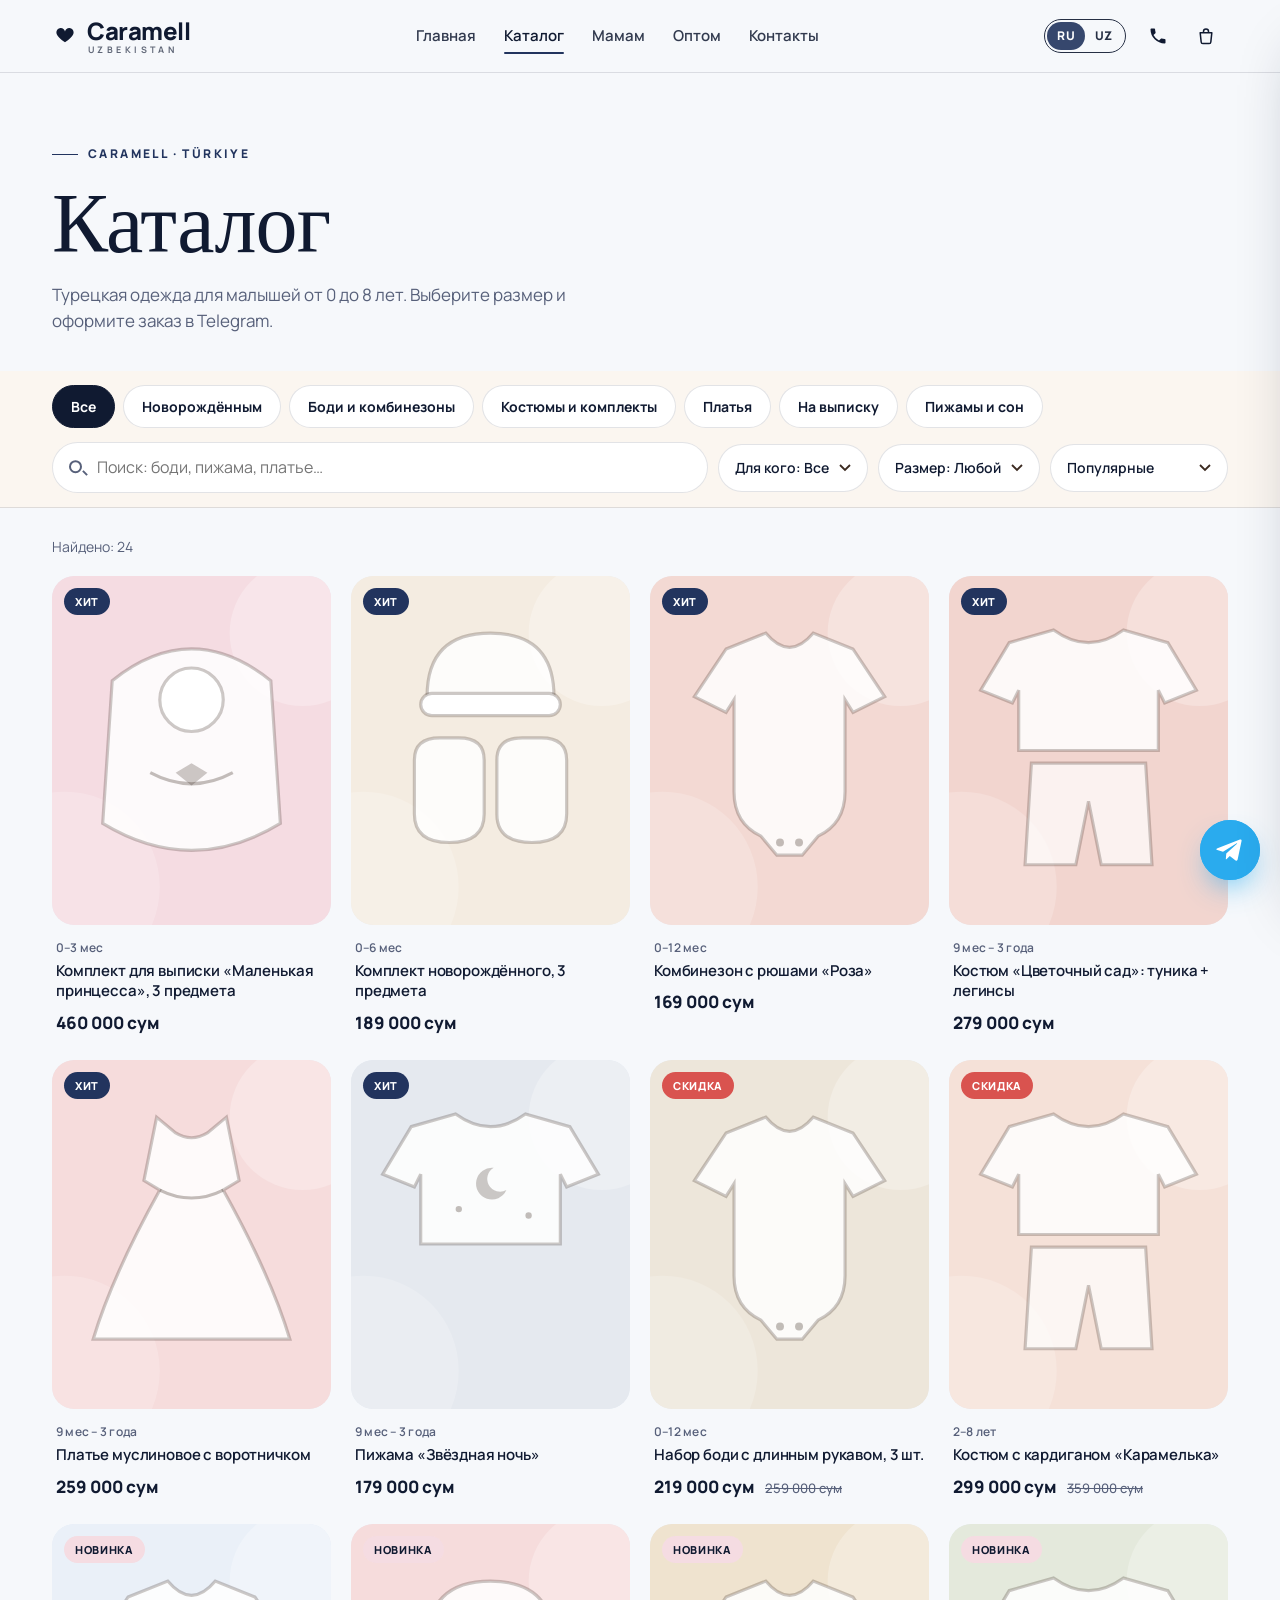
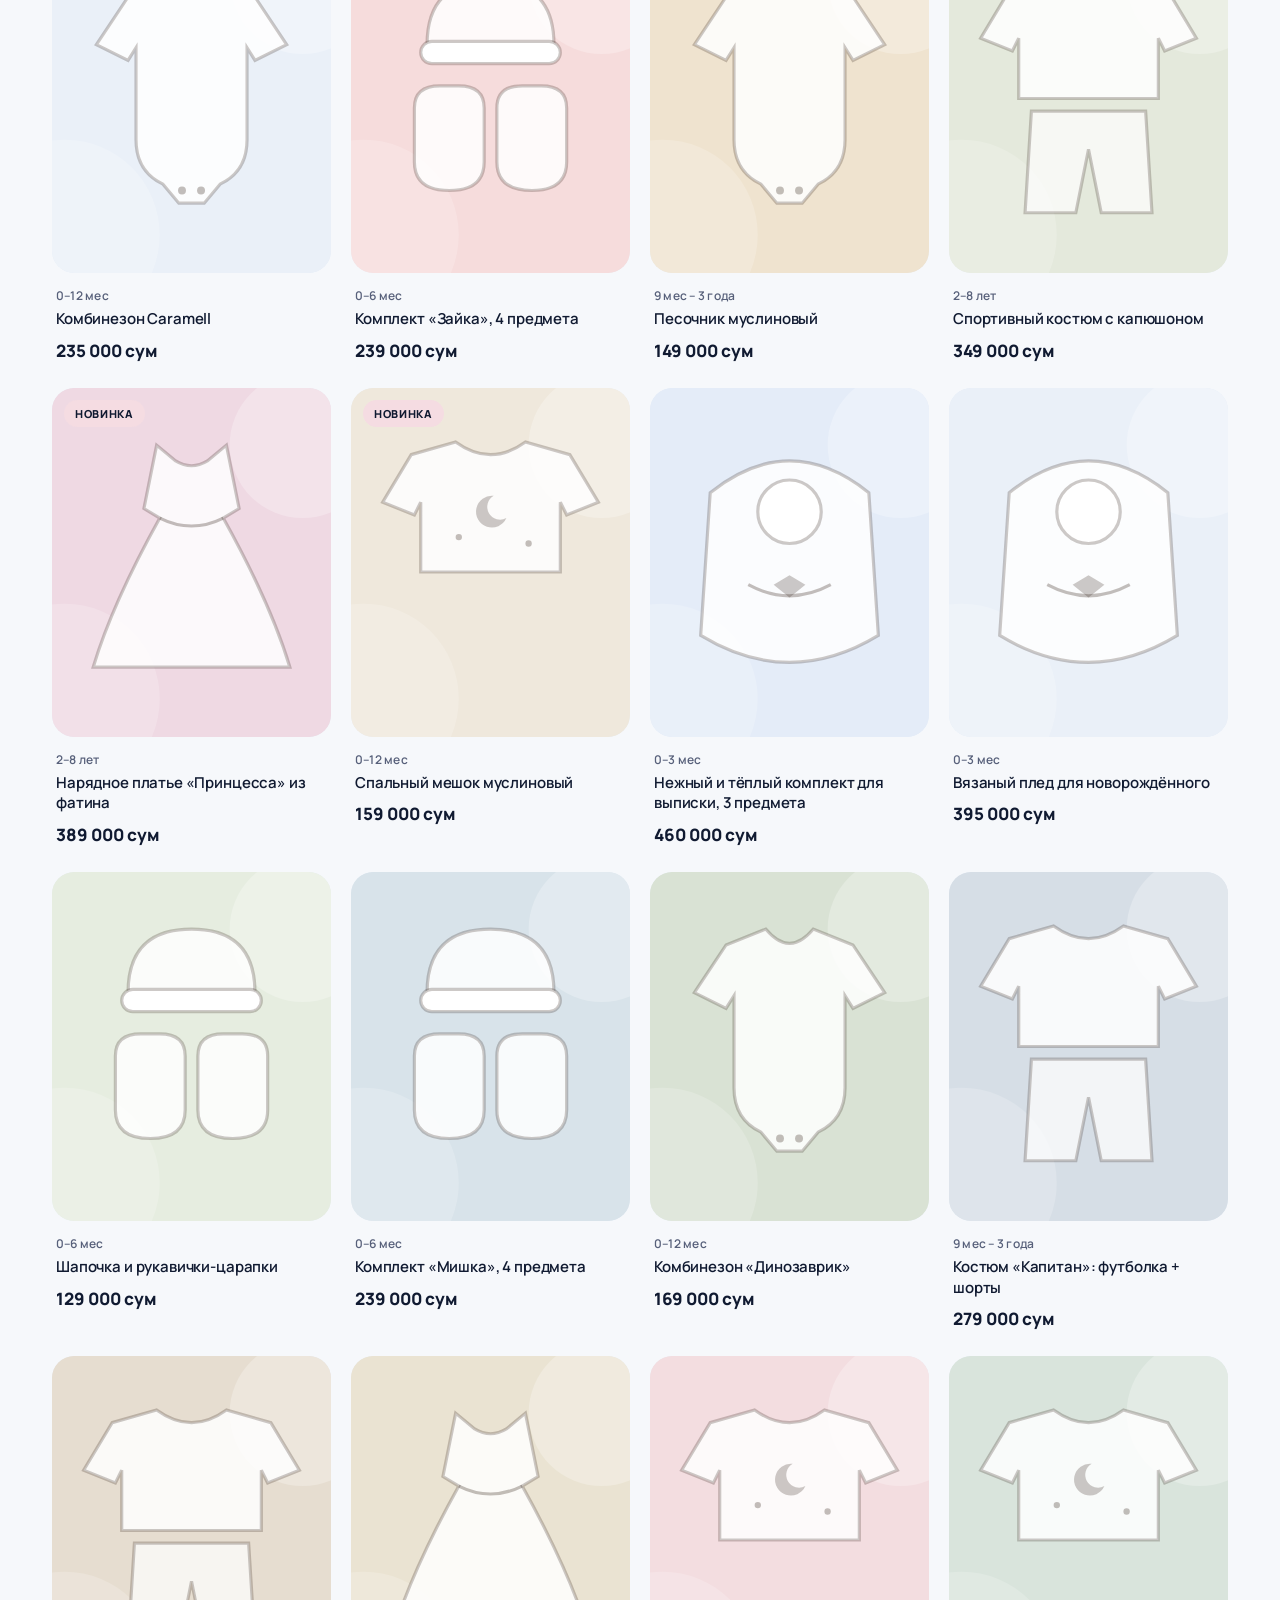
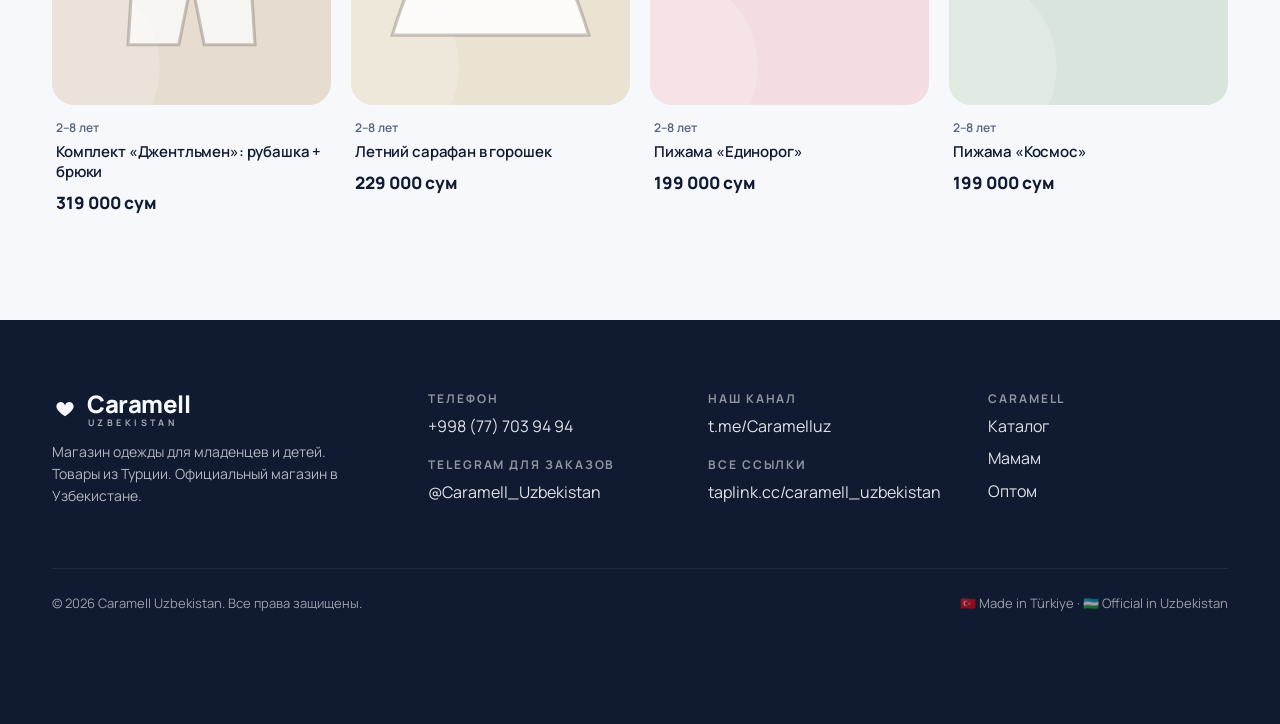
==== commit 8754afbe: "Rebrand to real Caramell navy/white identity and add real Telegram content - Recolor palette to matc" ====
--- a/catalog.html
+++ b/catalog.html
@@ -5,8 +5,8 @@
   <meta name="viewport" content="width=device-width, initial-scale=1, viewport-fit=cover">
   <title>Каталог — Caramell Uzbekistan</title>
   <meta name="description" content="Каталог детской одежды Caramell из Турции: наборы на выписку, боди, комбинезоны, костюмы, платья, пижамы. Заказ в Telegram.">
-  <meta name="theme-color" content="#3B2A20">
-  <link rel="icon" href="data:image/svg+xml,%3Csvg xmlns='http://www.w3.org/2000/svg' viewBox='0 0 64 64'%3E%3Crect width='64' height='64' rx='16' fill='%23C8874B'/%3E%3Ctext x='50%25' y='54%25' text-anchor='middle' dominant-baseline='middle' font-family='Georgia' font-style='italic' font-size='42' fill='white'%3EC%3C/text%3E%3C/svg%3E">
+  <meta name="theme-color" content="#101A31">
+  <link rel="icon" href="data:image/svg+xml,%3Csvg xmlns='http://www.w3.org/2000/svg' viewBox='0 0 64 64'%3E%3Crect width='64' height='64' rx='16' fill='%23101A31'/%3E%3Cpath fill='white' transform='translate(8,8)' d='M24 15.5c-1-4-4.4-6.6-8.3-6.3-4.6.3-8 4.2-7.6 8.8.5 6.4 8.8 12.9 15.9 17.6 7.1-4.7 15.4-11.2 15.9-17.6.4-4.6-3-8.5-7.6-8.8-3.9-.3-7.3 2.3-8.3 6.3z'/%3E%3C/svg%3E">
   <link rel="preconnect" href="https://fonts.googleapis.com">
   <link rel="preconnect" href="https://fonts.gstatic.com" crossorigin>
   <link href="https://fonts.googleapis.com/css2?family=Fraunces:ital,opsz,wght@0,9..144,400;0,9..144,500;0,9..144,600;1,9..144,400;1,9..144,500;1,9..144,600&family=Manrope:wght@400;500;600;700;800&display=swap" rel="stylesheet">
--- a/css/style.css
+++ b/css/style.css
@@ -1,18 +1,18 @@
 /* ===== Caramell Uzbekistan ===== */
 :root {
-  --cream: #FBF6F0;
-  --cream-2: #F4ECE1;
+  --cream: #F6F8FB;
+  --cream-2: #EAF0F8;
   --paper: #FFFFFF;
-  --caramel: #C8874B;
-  --caramel-d: #A96A33;
-  --choco: #3B2A20;
-  --choco-2: #6B584B;
-  --powder: #F2D5CF;
-  --sage: #B9C6AE;
-  --line: rgba(59, 42, 32, .12);
+  --caramel: #22345E;
+  --caramel-d: #141F3B;
+  --choco: #101A31;
+  --choco-2: #57607A;
+  --powder: #E4ECF8;
+  --sage: #F5DCE2;
+  --line: rgba(16, 26, 49, .12);
   --tg: #2AABEE;
-  --shadow: 0 10px 30px -12px rgba(59, 42, 32, .25);
-  --shadow-lg: 0 30px 60px -25px rgba(59, 42, 32, .35);
+  --shadow: 0 10px 30px -12px rgba(16, 26, 49, .22);
+  --shadow-lg: 0 30px 60px -25px rgba(16, 26, 49, .32);
   --r: 22px;
   --r-sm: 14px;
   --serif: "Fraunces", Georgia, serif;
@@ -37,7 +37,7 @@
 /* ---------- Buttons ---------- */
 .btn { display: inline-flex; align-items: center; justify-content: center; gap: 10px; padding: 15px 26px; border-radius: 999px; font-weight: 700; font-size: 15px; transition: transform .25s var(--ease), background .25s, box-shadow .25s, color .25s; white-space: nowrap; }
 .btn:hover { transform: translateY(-2px); }
-.btn-primary { background: var(--caramel); color: #fff; box-shadow: 0 12px 24px -12px rgba(169, 106, 51, .8); }
+.btn-primary { background: var(--caramel); color: #fff; box-shadow: 0 12px 24px -12px rgba(20, 31, 59, .55); }
 .btn-primary:hover { background: var(--caramel-d); }
 .btn-light { background: #fff; color: var(--choco); }
 .btn-glass { background: rgba(255, 255, 255, .14); color: #fff; border: 1px solid rgba(255, 255, 255, .45); backdrop-filter: blur(8px); -webkit-backdrop-filter: blur(8px); }
@@ -51,14 +51,16 @@
 .icon-btn:hover { background: rgba(59, 42, 32, .07); }
 
 /* ---------- Header ---------- */
-.site-header { position: sticky; top: 0; z-index: 50; background: rgba(251, 246, 240, .92); backdrop-filter: blur(14px); -webkit-backdrop-filter: blur(14px); border-bottom: 1px solid var(--line); transition: background .3s, color .3s, border-color .3s; }
+.site-header { position: sticky; top: 0; z-index: 50; background: rgba(246, 248, 251, .92); backdrop-filter: blur(14px); -webkit-backdrop-filter: blur(14px); border-bottom: 1px solid var(--line); transition: background .3s, color .3s, border-color .3s; }
 .site-header.is-over { position: fixed; left: 0; right: 0; background: transparent; border-color: transparent; color: #fff; backdrop-filter: none; -webkit-backdrop-filter: none; }
-.site-header.is-over.is-solid { background: rgba(251, 246, 240, .94); color: var(--choco); border-color: var(--line); backdrop-filter: blur(14px); -webkit-backdrop-filter: blur(14px); }
+.site-header.is-over.is-solid { background: rgba(246, 248, 251, .94); color: var(--choco); border-color: var(--line); backdrop-filter: blur(14px); -webkit-backdrop-filter: blur(14px); }
 .site-header.is-over .icon-btn:hover { background: rgba(255, 255, 255, .15); }
 .header-in { height: 72px; display: flex; align-items: center; gap: 24px; }
-.logo { display: flex; flex-direction: column; line-height: 1; }
-.logo-word { font-family: var(--serif); font-size: 30px; font-weight: 600; font-style: italic; letter-spacing: -.02em; }
-.logo-sub { font-size: 9px; letter-spacing: .42em; font-weight: 700; margin-top: 3px; opacity: .7; padding-left: 2px; }
+.logo { display: flex; align-items: center; gap: 9px; line-height: 1; }
+.logo-mark { width: 26px; height: 26px; flex: none; color: currentColor; }
+.logo-text { display: flex; flex-direction: column; }
+.logo-word { font-family: var(--sans); font-size: 24px; font-weight: 800; letter-spacing: -.02em; }
+.logo-sub { font-size: 9px; letter-spacing: .38em; font-weight: 700; margin-top: 2px; opacity: .65; padding-left: 1px; }
 .main-nav { display: flex; gap: 28px; margin: 0 auto; font-weight: 600; font-size: 15px; }
 .main-nav a { position: relative; padding: 6px 0; opacity: .85; transition: opacity .2s; }
 .main-nav a:hover, .main-nav a.is-active { opacity: 1; }
@@ -81,7 +83,7 @@
   .menu-btn { display: inline-grid; }
   .header-act { margin-left: auto; }
 }
-@media (max-width: 480px) { .hide-sm { display: none; } .logo-word { font-size: 26px; } .lang button { padding: 5px 8px; } }
+@media (max-width: 480px) { .hide-sm { display: none; } .logo-word { font-size: 21px; } .lang button { padding: 5px 8px; } }
 
 /* ---------- Hero ---------- */
 .hero { position: relative; min-height: 100vh; min-height: 100svh; display: flex; align-items: flex-end; color: #fff; overflow: hidden; background: var(--choco); }
@@ -95,13 +97,13 @@
 .hero-slides .slide:nth-child(3) { animation-delay: 12s; }
 .hero-slides .slide:nth-child(4) { animation-delay: 18s; }
 @keyframes slides { 0% { opacity: 0; transform: scale(1.12); } 5% { opacity: 1; } 25% { opacity: 1; } 32% { opacity: 0; transform: scale(1); } 100% { opacity: 0; } }
-.hero::after { content: ""; position: absolute; inset: 0; background: linear-gradient(180deg, rgba(40, 26, 16, .45) 0%, rgba(40, 26, 16, .1) 35%, rgba(40, 26, 16, .75) 100%), radial-gradient(ellipse at 20% 80%, rgba(169, 106, 51, .45), transparent 60%); }
+.hero::after { content: ""; position: absolute; inset: 0; background: linear-gradient(180deg, rgba(12, 19, 37, .5) 0%, rgba(12, 19, 37, .12) 35%, rgba(12, 19, 37, .8) 100%), radial-gradient(ellipse at 20% 80%, rgba(34, 52, 94, .55), transparent 60%); }
 .hero-in { position: relative; z-index: 2; padding-top: 140px; padding-bottom: 90px; }
 .kicker { display: inline-flex; align-items: center; gap: 10px; font-size: 12px; font-weight: 800; letter-spacing: .2em; text-transform: uppercase; color: var(--caramel); }
 .kicker::before { content: ""; width: 26px; height: 1.5px; background: currentColor; }
-.hero .kicker { color: #F6D2AE; }
+.hero .kicker { color: #C3D5F2; }
 .hero h1 { font-size: clamp(42px, 8vw, 96px); max-width: 13ch; margin: 18px 0 20px; font-weight: 400; }
-.hero h1 em { color: #F6C28F; }
+.hero h1 em { color: #F6C6CE; }
 .hero-sub { max-width: 540px; font-size: clamp(16px, 2vw, 19px); opacity: .92; margin: 0 0 32px; }
 .hero-cta { display: flex; flex-wrap: wrap; gap: 12px; }
 .hero-scroll { position: absolute; z-index: 2; right: 32px; bottom: 36px; writing-mode: vertical-rl; font-size: 11px; letter-spacing: .3em; text-transform: uppercase; opacity: .8; display: flex; align-items: center; gap: 12px; }
@@ -241,7 +243,7 @@
 @media (max-width: 900px) { .reviews { grid-template-columns: 1fr; } }
 
 /* Moms teaser */
-.moms-teaser { display: grid; grid-template-columns: 1fr 1.2fr; gap: 48px; align-items: center; background: linear-gradient(135deg, var(--powder), #F7E6DA); border-radius: 40px; padding: 64px 48px; }
+.moms-teaser { display: grid; grid-template-columns: 1fr 1.2fr; gap: 48px; align-items: center; background: linear-gradient(135deg, var(--powder), #FFFFFF); border-radius: 40px; padding: 64px 48px; }
 .moms-teaser h2 { font-size: clamp(32px, 4.4vw, 52px); margin: 14px 0 16px; }
 .moms-teaser p { color: var(--choco-2); margin: 0 0 28px; }
 .tools { display: grid; grid-template-columns: 1fr 1fr; gap: 14px; }
@@ -405,7 +407,7 @@
 
 .progress { display: flex; align-items: center; gap: 16px; margin-bottom: 24px; }
 .bar { flex: 1; height: 10px; border-radius: 10px; background: var(--cream-2); overflow: hidden; }
-.bar i { display: block; height: 100%; background: linear-gradient(90deg, var(--caramel), #E3A46A); border-radius: 10px; transition: width .4s var(--ease); }
+.bar i { display: block; height: 100%; background: linear-gradient(90deg, var(--caramel), #5A7CB5); border-radius: 10px; transition: width .4s var(--ease); }
 .progress b { white-space: nowrap; }
 .check-groups { display: grid; grid-template-columns: repeat(2, 1fr); gap: 20px; }
 .check-group { background: var(--cream); border-radius: 20px; padding: 22px; }
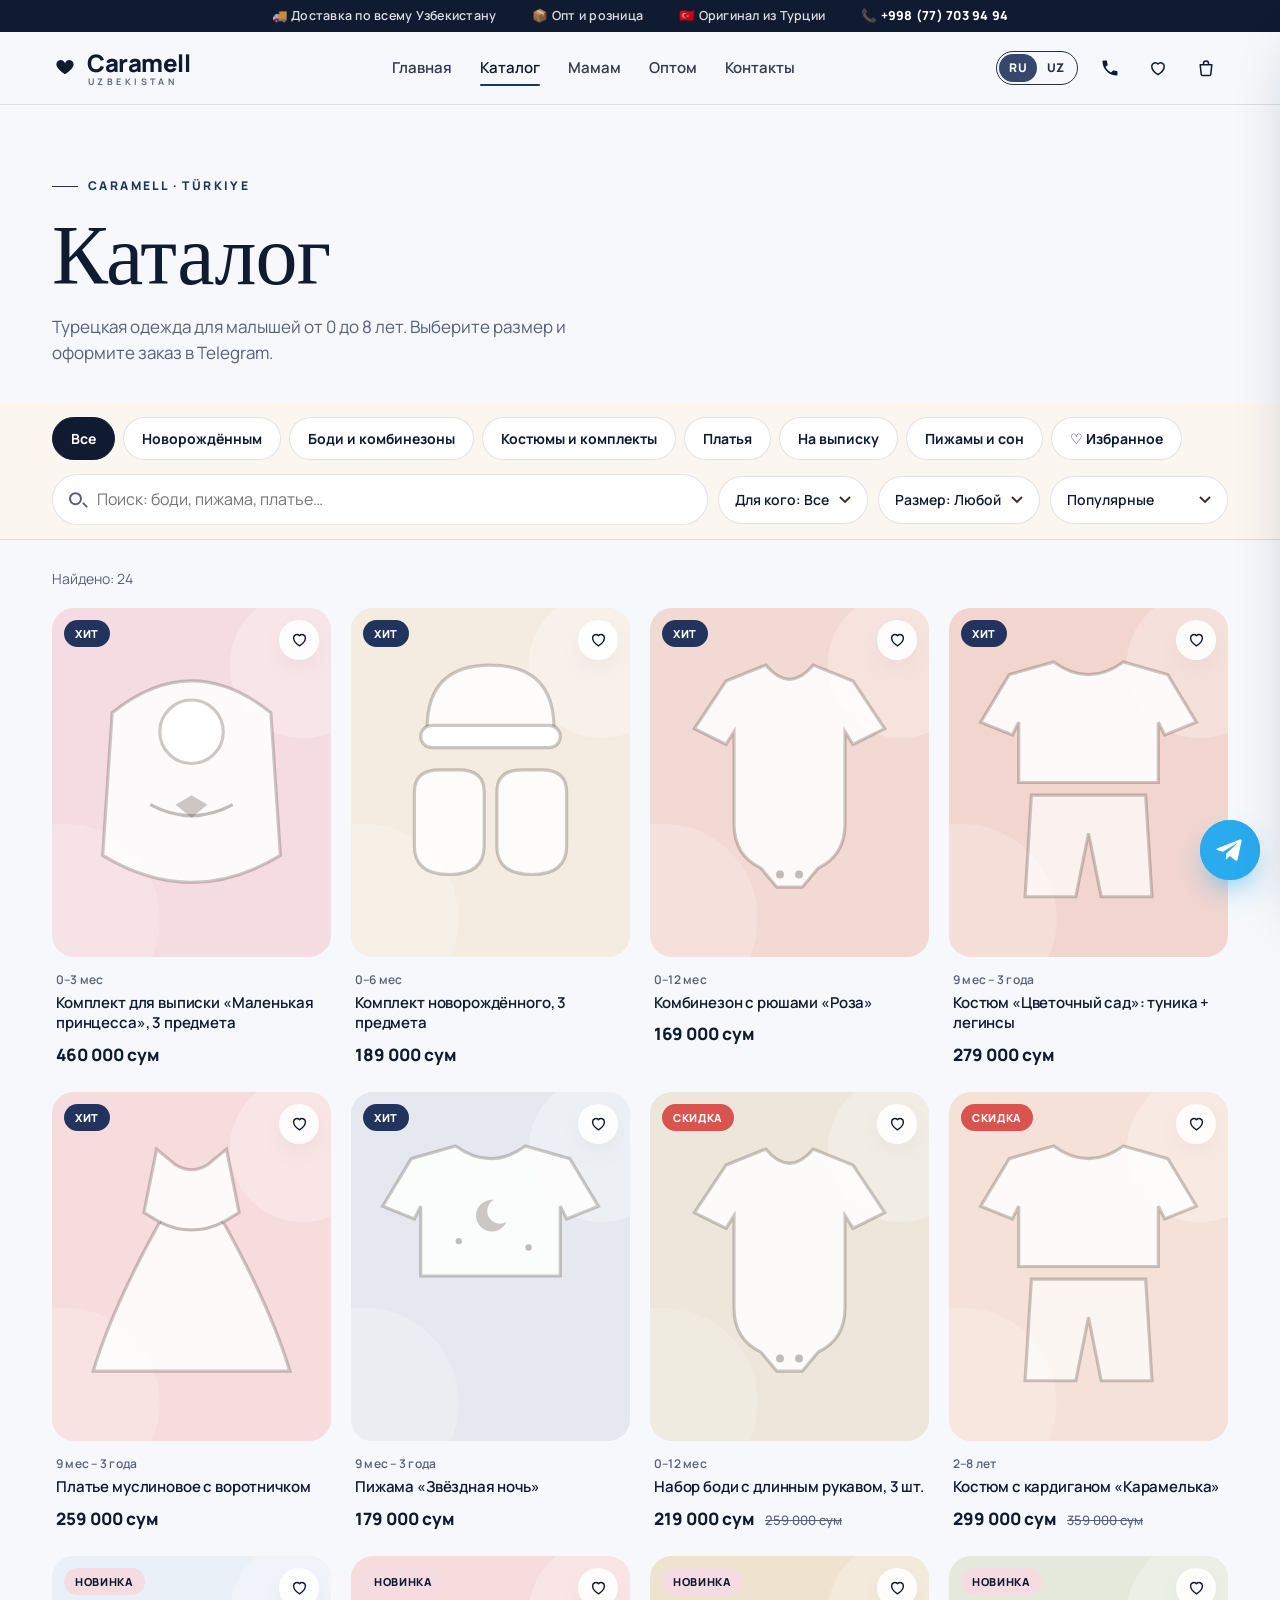
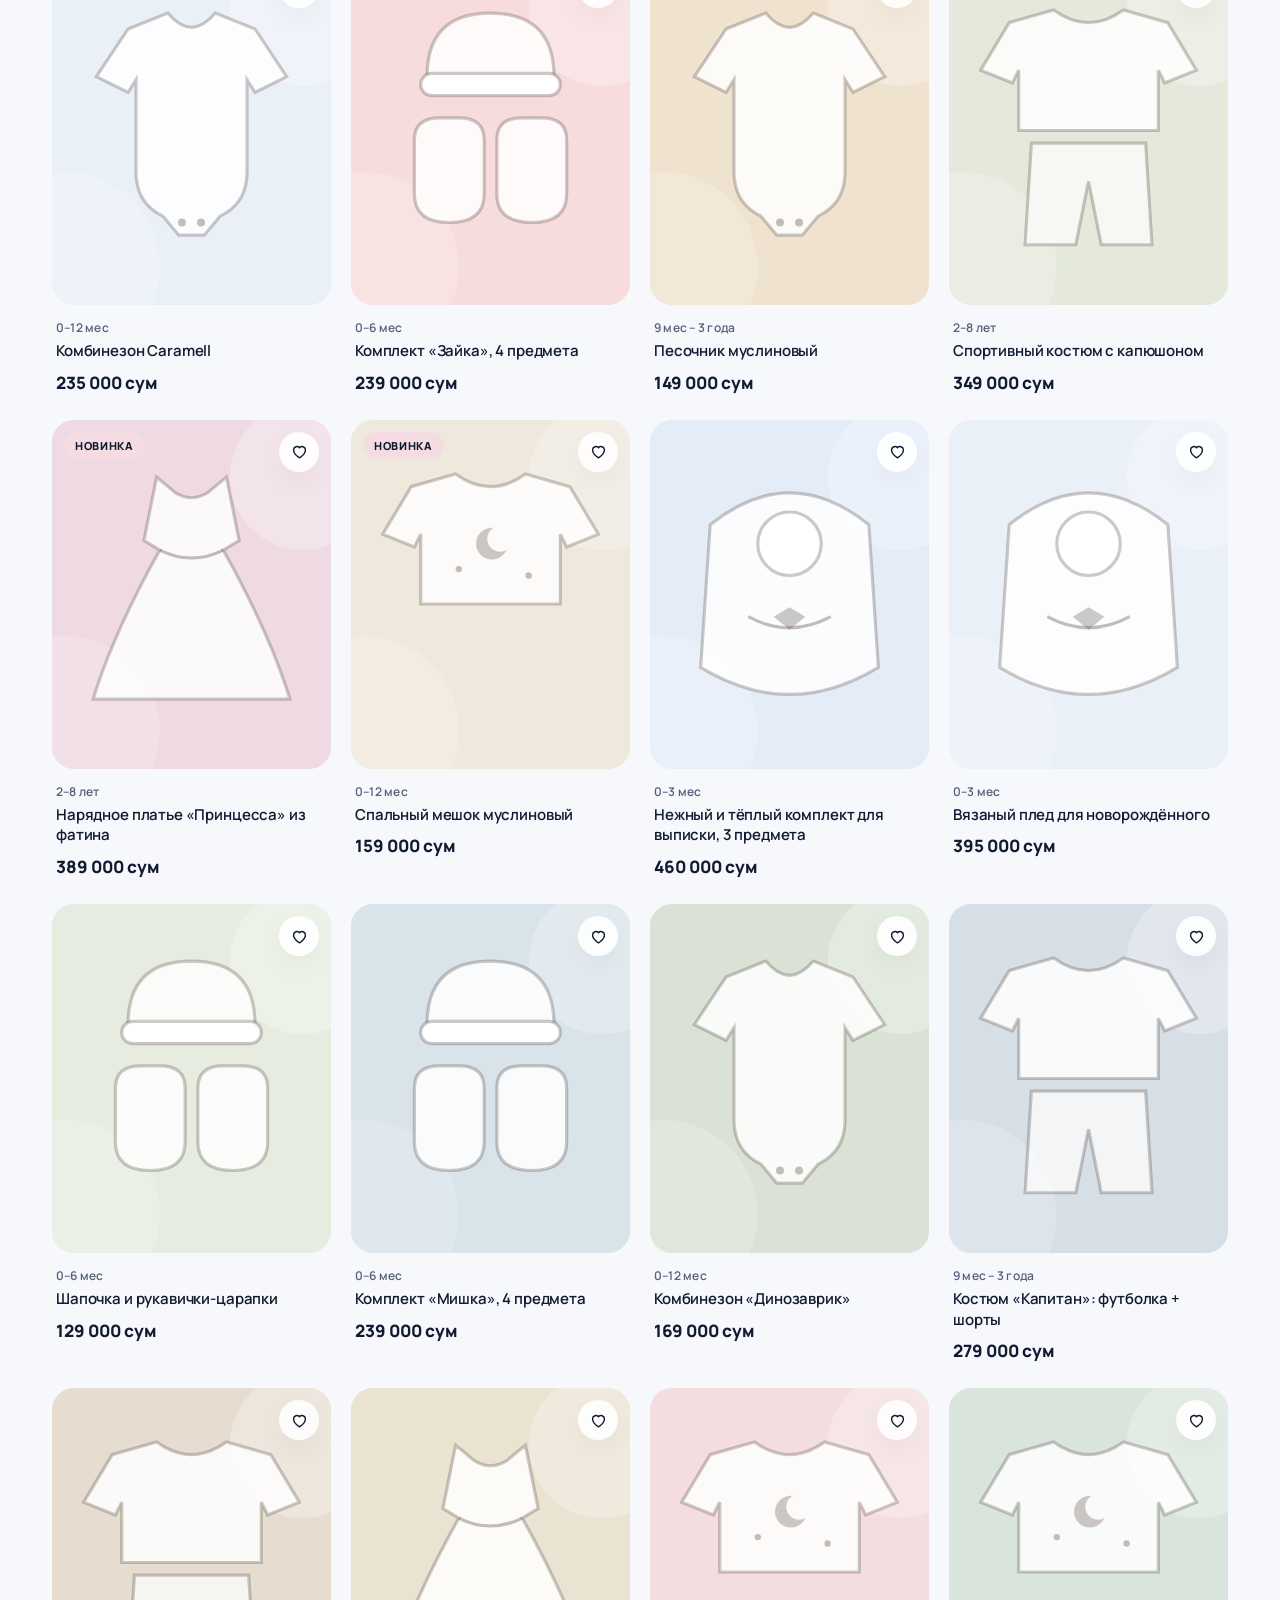
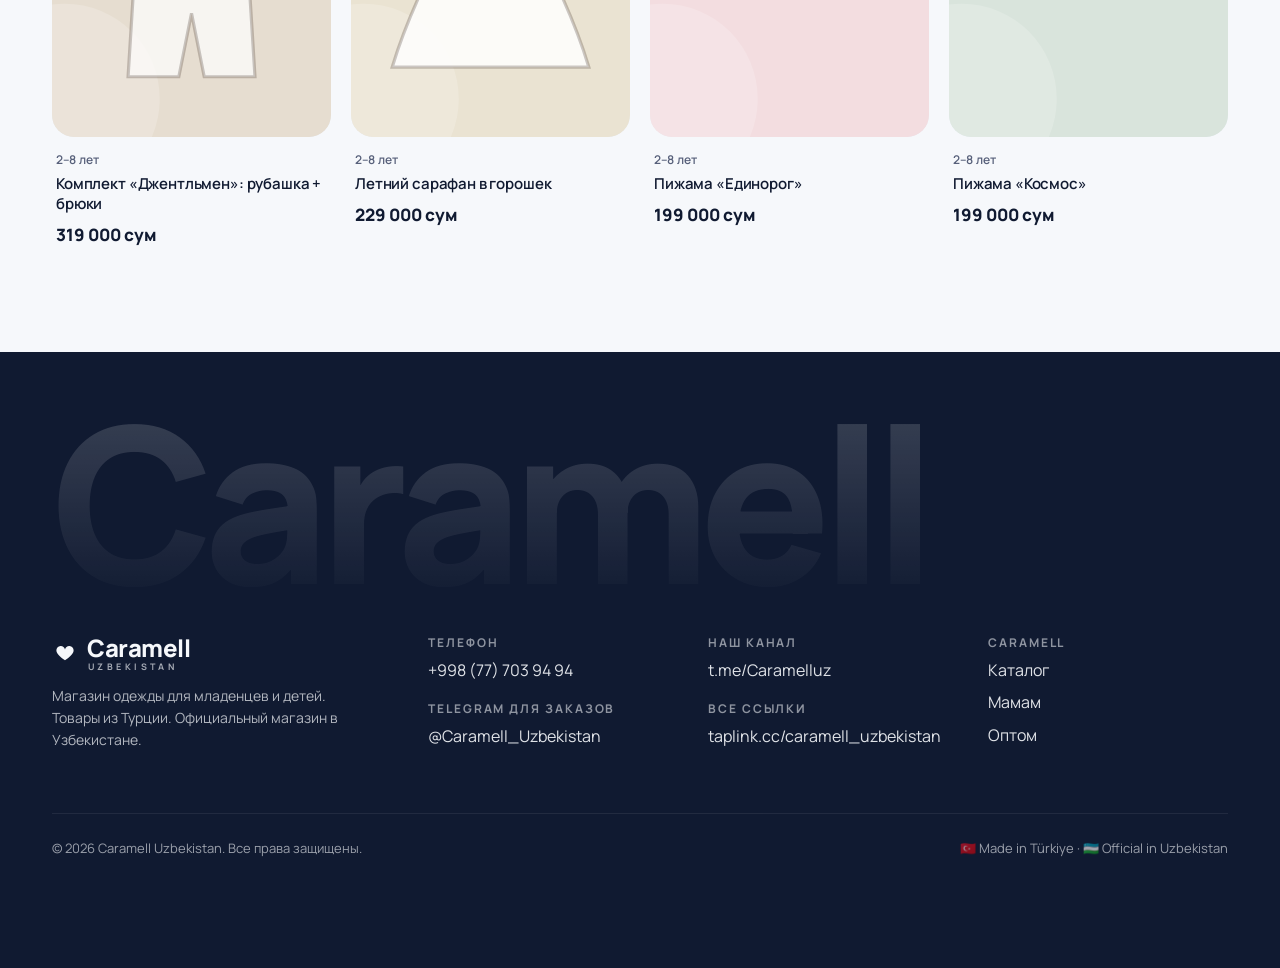
==== commit 63ff218c: "Redesign home with Telegram reels, discharge-set builder, shops and wishlist - Hero: rotating headli" ====
--- a/catalog.html
+++ b/catalog.html
@@ -42,6 +42,7 @@
 
   <script src="js/i18n.js"></script>
   <script src="js/products.js"></script>
+  <script src="js/wishlist.js"></script>
   <script src="js/cart.js"></script>
   <script src="js/modal.js"></script>
   <script src="js/catalog.js"></script>
--- a/css/style.css
+++ b/css/style.css
@@ -70,13 +70,13 @@
 .lang { display: flex; border: 1.5px solid currentColor; border-radius: 999px; padding: 2px; margin-right: 6px; opacity: .9; }
 .lang button { font-size: 12px; font-weight: 800; padding: 5px 10px; border-radius: 999px; letter-spacing: .04em; }
 .lang button.is-on { background: var(--caramel); color: #fff; }
-.cart-count { position: absolute; top: 3px; right: 1px; min-width: 19px; height: 19px; padding: 0 5px; border-radius: 10px; background: var(--caramel); color: #fff; font: 800 11px/19px var(--sans); text-align: center; }
+.cart-count, .fav-count { position: absolute; top: 3px; right: 1px; min-width: 19px; height: 19px; padding: 0 5px; border-radius: 10px; background: var(--caramel); color: #fff; font: 800 11px/19px var(--sans); text-align: center; }
 .cart-count.bump { animation: bump .5s var(--ease); }
 @keyframes bump { 40% { transform: scale(1.5); } }
 .menu-btn { display: none; }
 
 @media (max-width: 900px) {
-  .main-nav { position: fixed; inset: 72px 0 auto 0; flex-direction: column; gap: 0; background: var(--cream); color: var(--choco); padding: 8px 16px 24px; border-bottom: 1px solid var(--line); transform: translateY(-120%); transition: transform .35s var(--ease); box-shadow: var(--shadow); z-index: -1; }
+  .main-nav { position: fixed; inset: 104px 0 auto 0; flex-direction: column; gap: 0; background: var(--cream); color: var(--choco); padding: 8px 16px 24px; border-bottom: 1px solid var(--line); transform: translateY(-120%); transition: transform .35s var(--ease); box-shadow: var(--shadow); z-index: -1; }
   .main-nav a { padding: 16px 4px; font-size: 20px; font-family: var(--serif); border-bottom: 1px solid var(--line); }
   .main-nav a::after { display: none; }
   .menu-open .main-nav { transform: none; }
@@ -98,11 +98,53 @@
 .hero-slides .slide:nth-child(4) { animation-delay: 18s; }
 @keyframes slides { 0% { opacity: 0; transform: scale(1.12); } 5% { opacity: 1; } 25% { opacity: 1; } 32% { opacity: 0; transform: scale(1); } 100% { opacity: 0; } }
 .hero::after { content: ""; position: absolute; inset: 0; background: linear-gradient(180deg, rgba(12, 19, 37, .5) 0%, rgba(12, 19, 37, .12) 35%, rgba(12, 19, 37, .8) 100%), radial-gradient(ellipse at 20% 80%, rgba(34, 52, 94, .55), transparent 60%); }
-.hero-in { position: relative; z-index: 2; padding-top: 140px; padding-bottom: 90px; }
+.hero-media { will-change: transform; }
+.hero.video-on .hero-media video { animation: heroZoom 2.4s var(--ease) both; }
+@keyframes heroZoom { from { transform: scale(1.18); filter: blur(8px); } to { transform: none; filter: none; } }
+.hero-grain { position: absolute; inset: 0; z-index: 1; pointer-events: none; opacity: .12; mix-blend-mode: overlay; background-image: url("data:image/svg+xml,%3Csvg xmlns='http://www.w3.org/2000/svg' width='160' height='160'%3E%3Cfilter id='n'%3E%3CfeTurbulence type='fractalNoise' baseFrequency='.9' numOctaves='3' stitchTiles='stitch'/%3E%3C/filter%3E%3Crect width='100%25' height='100%25' filter='url(%23n)'/%3E%3C/svg%3E"); }
+.hero-in { position: relative; z-index: 2; padding-top: 150px; padding-bottom: 110px; display: grid; grid-template-columns: 1fr auto; gap: 40px; align-items: end; }
+.hero-copy > * { animation: rise 1s var(--ease) both; }
+.hero-copy > :nth-child(2) { animation-delay: .12s; }
+.hero-copy > :nth-child(3) { animation-delay: .26s; }
+.hero-copy > :nth-child(4) { animation-delay: .4s; }
+.hero-copy > :nth-child(5) { animation-delay: .55s; }
+@keyframes rise { from { opacity: 0; transform: translateY(34px); filter: blur(6px); } to { opacity: 1; transform: none; filter: none; } }
+.hero h1 .rot { display: inline-block; background: linear-gradient(100deg, #F6C6CE, #FFE7EB 45%, #C3D5F2); -webkit-background-clip: text; background-clip: text; color: transparent; padding-right: .08em; transition: opacity .38s var(--ease), transform .38s var(--ease), filter .38s; }
+.hero h1 .rot.out { opacity: 0; transform: translateY(-.35em) rotateX(40deg); filter: blur(6px); }
+.hero h1 .rot.in { animation: wordIn .5s var(--ease); }
+@keyframes wordIn { from { opacity: 0; transform: translateY(.4em); filter: blur(6px); } }
+.btn-xl { padding: 18px 30px; font-size: 16px; }
+.hero-stats { display: flex; flex-wrap: wrap; gap: 10px; margin-top: 34px; }
+.stat { display: flex; align-items: center; gap: 10px; padding: 10px 16px 10px 12px; border-radius: 16px; background: rgba(255, 255, 255, .1); border: 1px solid rgba(255, 255, 255, .22); backdrop-filter: blur(12px); -webkit-backdrop-filter: blur(12px); }
+.stat b { font-family: var(--serif); font-size: 26px; font-weight: 500; line-height: 1; min-width: 1.2em; font-variant-numeric: tabular-nums; }
+.stat span { font-size: 12px; line-height: 1.25; max-width: 11ch; opacity: .85; font-weight: 600; }
+.hot { width: 300px; animation: rise 1.1s .7s var(--ease) both; }
+.hot-card { display: block; cursor: pointer; background: rgba(255, 255, 255, .14); border: 1px solid rgba(255, 255, 255, .3); border-radius: 26px; padding: 10px; backdrop-filter: blur(18px) saturate(1.4); -webkit-backdrop-filter: blur(18px) saturate(1.4); box-shadow: 0 30px 60px -20px rgba(0, 0, 0, .45); transition: transform .4s var(--ease); animation: float 7s ease-in-out infinite; }
+.hot-card:hover { transform: translateY(-6px) rotate(-1deg); }
+.hot-img { border-radius: 18px; overflow: hidden; aspect-ratio: 4 / 3; background: var(--powder); }
+.hot-img img { width: 100%; height: 100%; object-fit: cover; }
+.hot-body { padding: 14px 8px 6px; display: grid; gap: 6px; }
+.hot-k { font-size: 11px; font-weight: 800; letter-spacing: .14em; text-transform: uppercase; color: #FFD6DD; }
+.hot-body b { font-size: 15px; line-height: 1.3; font-weight: 700; }
+.hot-row { display: flex; justify-content: space-between; align-items: center; margin-top: 4px; }
+.hot-price { font-size: 19px; font-weight: 800; }
+.hot-btn { display: inline-flex; align-items: center; gap: 6px; background: #fff; color: var(--choco); border-radius: 999px; padding: 8px 14px; font-weight: 800; font-size: 13px; }
+.hot-btn .i { width: 16px; height: 16px; }
+.wave { position: absolute; left: 0; right: 0; bottom: -1px; width: 100%; height: 70px; z-index: 3; fill: var(--choco); pointer-events: none; }
+@media (max-width: 1000px) { .hero-in { grid-template-columns: 1fr; } .hot { width: min(100%, 360px); } }
+@media (max-width: 720px) {
+  .hero-in { padding-top: 150px; padding-bottom: 90px; gap: 26px; }
+  .hero-stats { display: grid; grid-template-columns: 1fr 1fr; }
+  .hot { width: 100%; }
+  .hot-card { display: grid; grid-template-columns: 96px 1fr; gap: 12px; align-items: center; animation: none; }
+  .hot-img { aspect-ratio: 1; }
+  .hot-body { padding: 4px 6px 4px 0; }
+  .wave { height: 36px; }
+}
 .kicker { display: inline-flex; align-items: center; gap: 10px; font-size: 12px; font-weight: 800; letter-spacing: .2em; text-transform: uppercase; color: var(--caramel); }
 .kicker::before { content: ""; width: 26px; height: 1.5px; background: currentColor; }
 .hero .kicker { color: #C3D5F2; }
-.hero h1 { font-size: clamp(42px, 8vw, 96px); max-width: 13ch; margin: 18px 0 20px; font-weight: 400; }
+.hero h1 { font-size: clamp(42px, 6.4vw, 84px); max-width: 15ch; margin: 16px 0 18px; font-weight: 400; }
 .hero h1 em { color: #F6C6CE; }
 .hero-sub { max-width: 540px; font-size: clamp(16px, 2vw, 19px); opacity: .92; margin: 0 0 32px; }
 .hero-cta { display: flex; flex-wrap: wrap; gap: 12px; }
@@ -142,7 +184,7 @@
 .cats { display: grid; grid-template-columns: repeat(4, 1fr); gap: 16px; }
 .cat-tile { position: relative; border-radius: var(--r); overflow: hidden; aspect-ratio: 4 / 5; color: #fff; display: flex; align-items: flex-end; isolation: isolate; }
 .cat-tile img { position: absolute; inset: 0; width: 100%; height: 100%; object-fit: cover; z-index: -2; transition: transform .8s var(--ease); }
-.cat-tile::after { content: ""; position: absolute; inset: 0; z-index: -1; background: linear-gradient(transparent 45%, rgba(40, 26, 16, .7)); }
+.cat-tile::after { content: ""; position: absolute; inset: 0; z-index: -1; background: linear-gradient(transparent 45%, rgba(12, 19, 37, .72)); }
 .cat-tile:hover img { transform: scale(1.07); }
 .cat-tile span { padding: 18px; font-family: var(--serif); font-size: 21px; line-height: 1.15; display: flex; justify-content: space-between; align-items: flex-end; gap: 8px; width: 100%; }
 .cat-tile span .i { transition: transform .3s; }
@@ -447,3 +489,176 @@
 .acc details[open] summary::after { transform: translateY(-50%) rotate(45deg); }
 .acc details p { margin: 0 0 24px; color: var(--choco-2); max-width: 760px; font-size: 16px; }
 @media (max-width: 560px) { .acc summary { font-size: 19px; } }
+
+/* =====================================================================
+   v3: топбар, прогресс, reels/сторис, конструктор, магазины,
+   избранное, мобильная навигация
+   ===================================================================== */
+.icon-btn:hover { background: rgba(16, 26, 49, .07); }
+::selection { background: var(--sage); color: var(--choco); }
+
+/* Top bar + scroll progress */
+.topbar { height: 32px; overflow: hidden; background: var(--choco); color: rgba(255, 255, 255, .85); font-size: 12.5px; font-weight: 600; letter-spacing: .02em; transition: background .3s; }
+.site-header.is-over .topbar { background: rgba(8, 13, 28, .35); }
+.site-header.is-over.is-solid .topbar { background: var(--choco); }
+.topbar-track { height: 100%; display: flex; align-items: center; justify-content: center; gap: 36px; white-space: nowrap; }
+.topbar-track span:nth-child(n+4) { display: none; }
+.topbar-track a { color: #fff; font-weight: 800; }
+@media (max-width: 900px) {
+  .topbar-track { justify-content: flex-start; width: max-content; animation: marquee 22s linear infinite; }
+  .topbar-track span:nth-child(n+4) { display: inline; }
+  .topbar-track a { display: none; }
+}
+.scroll-progress { position: fixed; top: 0; left: 0; right: 0; height: 3px; z-index: 70; pointer-events: none; }
+.scroll-progress i { display: block; height: 100%; background: linear-gradient(90deg, #F6C6CE, #8FB0E6, var(--caramel)); transform: scaleX(0); transform-origin: left; }
+
+.sec-head h2 { letter-spacing: -.02em; }
+
+/* Cards — lift + favorites */
+.card { transition: transform .45s var(--ease); }
+.card-img { transition: box-shadow .45s var(--ease); }
+@media (hover: hover) { .card:hover { transform: translateY(-6px); } .card:hover .card-img { box-shadow: 0 26px 40px -24px rgba(16, 26, 49, .45); } }
+.card-fav { position: absolute; right: 12px; top: 12px; width: 40px; height: 40px; border-radius: 50%; background: rgba(255, 255, 255, .9); color: var(--choco); display: grid; place-items: center; box-shadow: var(--shadow); transition: transform .25s var(--ease), color .2s; z-index: 2; }
+.card-fav:hover { transform: scale(1.1); }
+.card-fav .i { width: 19px; height: 19px; }
+.card-fav.is-fav { color: #E0587A; }
+.card-fav.is-fav path { fill: currentColor; }
+.card-fav.pop { animation: favPop .45s var(--ease); }
+@keyframes favPop { 40% { transform: scale(1.35); } }
+.chip-fav .fav-count { position: static; display: inline-block; margin-left: 4px; vertical-align: 1px; }
+.chip.is-on .fav-count { background: #fff; color: var(--choco); }
+
+/* Reels */
+.reels-sec { padding: 72px 0 40px; background: linear-gradient(180deg, var(--cream), var(--paper) 30%, var(--cream)); }
+.reels { display: flex; gap: 16px; overflow-x: auto; scroll-snap-type: x mandatory; scrollbar-width: none; padding: 6px max(16px, calc((100vw - 1240px) / 2 + 32px)) 20px; scroll-padding: 0 max(16px, calc((100vw - 1240px) / 2 + 32px)); }
+.reels::-webkit-scrollbar { display: none; }
+.reel { position: relative; flex: none; width: clamp(190px, 21vw, 250px); aspect-ratio: 9 / 16; border-radius: 26px; overflow: hidden; scroll-snap-align: start; background: var(--choco); color: #fff; text-align: left; isolation: isolate; box-shadow: 0 24px 40px -26px rgba(16, 26, 49, .6); transition: transform .5s var(--ease), box-shadow .5s; }
+.reel::before { content: ""; position: absolute; inset: 0; border-radius: inherit; padding: 2.5px; background: linear-gradient(135deg, #F6C6CE, #8FB0E6, var(--caramel)); -webkit-mask: linear-gradient(#000 0 0) content-box, linear-gradient(#000 0 0); -webkit-mask-composite: xor; mask-composite: exclude; z-index: 3; pointer-events: none; }
+.reel video { position: absolute; inset: 0; width: 100%; height: 100%; object-fit: cover; z-index: -2; transition: transform .8s var(--ease); }
+.reel-shade { position: absolute; inset: 0; z-index: -1; background: linear-gradient(180deg, rgba(8, 13, 28, .1) 40%, rgba(8, 13, 28, .82)); }
+.reel-play { position: absolute; top: 14px; right: 14px; width: 38px; height: 38px; border-radius: 50%; background: rgba(255, 255, 255, .2); backdrop-filter: blur(8px); -webkit-backdrop-filter: blur(8px); display: grid; place-items: center; }
+.reel-play .i { width: 16px; height: 16px; margin-left: 2px; }
+.reel-cap { position: absolute; left: 16px; right: 16px; bottom: 16px; font-weight: 700; font-size: 14px; line-height: 1.35; display: -webkit-box; -webkit-line-clamp: 3; -webkit-box-orient: vertical; overflow: hidden; }
+@media (hover: hover) { .reel:hover { transform: translateY(-8px) scale(1.02); box-shadow: 0 34px 50px -26px rgba(16, 26, 49, .7); } .reel:hover video { transform: scale(1.06); } }
+.reel:focus-visible { outline: 3px solid var(--caramel); outline-offset: 4px; }
+.reels-foot { display: flex; justify-content: flex-end; }
+@media (max-width: 720px) { .reel { width: 58vw; } .reels-sec { padding: 56px 0 28px; } }
+
+/* Stories viewer */
+.story { position: fixed; inset: 0; z-index: 120; background: rgba(6, 10, 22, .92); backdrop-filter: blur(20px); -webkit-backdrop-filter: blur(20px); display: none; place-items: center; }
+.story-open .story { display: grid; animation: fadeIn .3s var(--ease); }
+@keyframes fadeIn { from { opacity: 0; } }
+.story-box { position: relative; height: min(92vh, 860px); aspect-ratio: 9 / 16; max-width: 100vw; border-radius: 22px; overflow: hidden; background: #000; animation: storyIn .45s var(--ease); }
+@keyframes storyIn { from { transform: scale(.9) translateY(30px); opacity: 0; } }
+.story-box video { position: absolute; inset: 0; width: 100%; height: 100%; object-fit: cover; }
+.story-bars { position: absolute; top: 10px; left: 10px; right: 10px; display: flex; gap: 4px; z-index: 3; }
+.story-bars span { flex: 1; height: 3px; border-radius: 3px; background: rgba(255, 255, 255, .35); overflow: hidden; }
+.story-bars i { display: block; height: 100%; background: #fff; transform: scaleX(0); transform-origin: left; }
+.story-top { position: absolute; top: 22px; left: 12px; right: 8px; display: flex; align-items: center; gap: 4px; z-index: 3; color: #fff; }
+.story-brand { display: flex; align-items: center; gap: 8px; font-weight: 800; font-size: 13px; margin-right: auto; text-shadow: 0 1px 6px rgba(0, 0, 0, .4); }
+.story-brand .logo-mark { width: 30px; height: 30px; padding: 6px; border-radius: 50%; background: #fff; color: var(--choco); }
+.story-btn { width: 40px; height: 40px; border-radius: 50%; display: grid; place-items: center; color: #fff; font-size: 30px; line-height: 1; }
+.story-btn:hover { background: rgba(255, 255, 255, .15); }
+.story-nav { position: absolute; top: 80px; bottom: 150px; width: 35%; z-index: 2; }
+.story-nav.prev { left: 0; }
+.story-nav.next { right: 0; width: 65%; }
+.story-foot { position: absolute; left: 0; right: 0; bottom: 0; z-index: 3; padding: 60px 16px 16px; background: linear-gradient(transparent, rgba(0, 0, 0, .75)); color: #fff; display: grid; gap: 12px; }
+.story-cap { margin: 0; font-weight: 600; font-size: 15px; }
+@media (max-width: 560px) { .story-box { height: 100%; width: 100%; border-radius: 0; aspect-ratio: auto; } }
+
+/* Builder */
+.builder { position: relative; display: grid; grid-template-columns: 1.1fr 1fr; gap: 48px; align-items: center; padding: 64px 56px; border-radius: 40px; background: radial-gradient(circle at 12% 10%, #FFFFFF 0, transparent 40%), radial-gradient(circle at 90% 90%, #F9E3E8 0, transparent 45%), linear-gradient(135deg, var(--powder), #F4F7FC); overflow: hidden; }
+.builder::before { content: ""; position: absolute; width: 380px; height: 380px; right: -120px; top: -140px; border-radius: 50%; background: radial-gradient(circle, rgba(143, 176, 230, .35), transparent 70%); }
+.builder > * { position: relative; }
+.builder h2 { font-size: clamp(30px, 4vw, 48px); margin: 14px 0 12px; }
+.builder-copy > p { color: var(--choco-2); margin: 0 0 26px; max-width: 460px; }
+.b-step { margin-bottom: 20px; }
+.b-seg { display: grid; grid-template-columns: 1fr 1fr; gap: 10px; }
+.b-seg button { display: flex; align-items: center; gap: 12px; padding: 16px 18px; border-radius: 18px; background: rgba(255, 255, 255, .7); border: 2px solid transparent; font-weight: 700; transition: all .25s var(--ease); text-align: left; }
+.b-seg button span { font-size: 24px; }
+.b-seg button:hover { background: #fff; }
+.b-seg button.is-on { background: #fff; border-color: var(--caramel); box-shadow: var(--shadow); }
+.b-opt { position: relative; display: flex; align-items: center; gap: 14px; padding: 16px 18px; border-radius: 18px; background: rgba(255, 255, 255, .7); cursor: pointer; transition: background .2s; }
+.b-opt:hover { background: #fff; }
+.b-opt input { position: absolute; opacity: 0; pointer-events: none; }
+.b-check { width: 26px; height: 26px; border-radius: 8px; border: 2px solid var(--line); display: grid; place-items: center; color: transparent; transition: all .2s; flex: none; }
+.b-check .i { width: 16px; height: 16px; }
+.b-opt input:checked + .b-check { background: var(--caramel); border-color: var(--caramel); color: #fff; }
+.b-opt input:focus-visible + .b-check { outline: 2px solid var(--caramel); outline-offset: 2px; }
+.b-opt small { display: block; color: var(--choco-2); font-weight: 700; }
+.b-inc { display: flex; gap: 8px; align-items: flex-start; font-size: 13px; color: var(--choco-2); margin: 6px 0 0; }
+.b-inc .i { width: 16px; height: 16px; color: var(--caramel); margin-top: 2px; }
+.builder-card { background: #fff; border-radius: 30px; padding: 18px; box-shadow: 0 40px 70px -40px rgba(16, 26, 49, .45); }
+.b-visual { position: relative; aspect-ratio: 4 / 3; border-radius: 20px; overflow: hidden; background: var(--cream-2); }
+.b-main { width: 100%; height: 100%; object-fit: cover; animation: fadeIn .5s var(--ease); }
+.b-side { position: absolute; right: 12px; bottom: 12px; width: 38%; aspect-ratio: 1; object-fit: cover; border-radius: 16px; border: 4px solid #fff; box-shadow: var(--shadow); transform: translateY(20px) scale(.8) rotate(6deg); opacity: 0; transition: all .5s var(--ease); }
+.b-side.on { transform: rotate(4deg); opacity: 1; }
+.b-lines { display: grid; gap: 8px; padding: 18px 6px 12px; }
+.b-lines div { display: flex; justify-content: space-between; gap: 12px; font-size: 14px; }
+.b-lines span { color: var(--choco-2); }
+.b-lines b { white-space: nowrap; }
+.b-new { animation: rise .45s var(--ease); }
+.b-total { display: flex; justify-content: space-between; align-items: baseline; padding: 14px 6px 18px; border-top: 1.5px dashed var(--line); }
+.b-total span { font-weight: 700; }
+.b-total b { font-family: var(--serif); font-size: 34px; font-weight: 500; }
+.b-total b.tick { animation: tick .45s var(--ease); }
+@keyframes tick { 40% { transform: scale(1.08); color: var(--caramel); } }
+@media (max-width: 900px) { .builder { grid-template-columns: 1fr; padding: 36px 18px; border-radius: 28px; gap: 28px; } }
+
+/* Sweet Me teaser */
+.soon { position: relative; border-radius: 40px; overflow: hidden; min-height: 460px; display: flex; align-items: center; color: #fff; background: linear-gradient(135deg, #22345E, #101A31); isolation: isolate; }
+.soon-vid { position: absolute; inset: 0; width: 100%; height: 100%; object-fit: cover; z-index: -2; }
+.soon::after { content: ""; position: absolute; inset: 0; z-index: -1; background: linear-gradient(90deg, rgba(10, 16, 34, .88) 0%, rgba(10, 16, 34, .55) 55%, rgba(10, 16, 34, .15)); }
+.soon-in { padding: 64px 56px; max-width: 620px; }
+.soon .kicker { color: #FFD6DD; }
+.soon h2 { font-size: clamp(38px, 6vw, 76px); font-weight: 400; margin: 16px 0 14px; }
+.soon h2 em { color: #F6C6CE; }
+.soon p { opacity: .85; margin: 0 0 28px; font-size: 17px; }
+@media (max-width: 720px) { .soon { min-height: 520px; align-items: flex-end; border-radius: 28px; } .soon-in { padding: 32px 22px; } .soon::after { background: linear-gradient(180deg, rgba(10, 16, 34, .1) 20%, rgba(10, 16, 34, .9)); } }
+
+/* Shops */
+.shops { display: grid; grid-template-columns: repeat(4, 1fr); gap: 16px; }
+.shop { position: relative; background: var(--paper); border: 1px solid var(--line); border-radius: var(--r); padding: 26px 22px 22px; display: flex; flex-direction: column; gap: 10px; overflow: hidden; transition: transform .35s var(--ease), box-shadow .35s; }
+.shop:hover { transform: translateY(-5px); box-shadow: var(--shadow-lg); }
+.shop-num { position: absolute; right: 14px; top: 4px; font-family: var(--serif); font-size: 64px; font-style: italic; color: var(--cream-2); line-height: 1; }
+.shop > :not(.shop-num) { position: relative; }
+.shop h3 { font-family: var(--sans); font-size: 16px; font-weight: 700; line-height: 1.35; }
+.shop-note { margin: -4px 0 0; font-size: 13px; color: var(--choco-2); }
+.shop-h { display: flex; align-items: center; gap: 8px; margin: auto 0 4px; font-size: 14px; font-weight: 700; color: var(--choco-2); }
+.shop-h .i { width: 17px; height: 17px; }
+.shop .btn { padding: 11px 16px; font-size: 14px; }
+.shop-status { align-self: flex-start; display: inline-flex; align-items: center; gap: 7px; padding: 5px 11px; border-radius: 999px; font-size: 12px; font-weight: 800; }
+.shop-status i { width: 7px; height: 7px; border-radius: 50%; background: currentColor; }
+.shop-status.open { background: #E3F5EA; color: #1C7C45; }
+.shop-status.open i { animation: ping2 1.8s infinite; }
+@keyframes ping2 { 0% { box-shadow: 0 0 0 0 rgba(28, 124, 69, .5); } 100% { box-shadow: 0 0 0 7px rgba(28, 124, 69, 0); } }
+.shop-status.closed { background: var(--cream-2); color: var(--choco-2); }
+@media (max-width: 1000px) { .shops { grid-template-columns: 1fr 1fr; } }
+@media (max-width: 560px) { .shops { grid-template-columns: 1fr; } }
+
+/* Footer big wordmark */
+.footer-big { font-family: var(--sans); font-weight: 800; font-size: clamp(64px, 17vw, 240px); letter-spacing: -.05em; line-height: .8; margin: -10px 0 48px; background: linear-gradient(180deg, rgba(255, 255, 255, .16), rgba(255, 255, 255, .02)); -webkit-background-clip: text; background-clip: text; color: transparent; user-select: none; }
+
+/* Fly to cart */
+.fly-ghost { position: fixed; z-index: 200; border-radius: 50%; background: var(--caramel) center / cover no-repeat; box-shadow: 0 12px 30px -8px rgba(16, 26, 49, .6); border: 3px solid #fff; pointer-events: none; }
+
+/* Mobile tab bar */
+.tabbar { display: none; }
+@media (max-width: 720px) {
+  .tabbar { position: fixed; left: 10px; right: 10px; bottom: calc(10px + env(safe-area-inset-bottom)); z-index: 45; display: grid; grid-template-columns: repeat(5, 1fr); padding: 6px; border-radius: 22px; background: rgba(255, 255, 255, .88); backdrop-filter: blur(18px) saturate(1.5); -webkit-backdrop-filter: blur(18px) saturate(1.5); box-shadow: 0 16px 40px -16px rgba(16, 26, 49, .45); border: 1px solid rgba(255, 255, 255, .7); }
+  .tabbar a { display: flex; flex-direction: column; align-items: center; gap: 2px; padding: 7px 2px 5px; border-radius: 16px; font-size: 10.5px; font-weight: 700; color: var(--choco-2); transition: background .2s, color .2s; }
+  .tabbar a.is-active { background: var(--choco); color: #fff; }
+  .tabbar a:last-child { color: var(--tg); }
+  .tab-ico { position: relative; }
+  .tab-ico .i { width: 22px; height: 22px; }
+  .tab-ico .cart-count, .tab-ico .fav-count { top: -6px; right: -10px; }
+  .float-tg { display: none; }
+  body { padding-bottom: 86px; }
+  .toast { bottom: 104px; }
+  .site-footer { padding-bottom: 40px; }
+}
+.story-open .tabbar { display: none; }
+
+@media (prefers-reduced-motion: reduce) {
+  .hero-copy > *, .hot { animation: none !important; }
+}
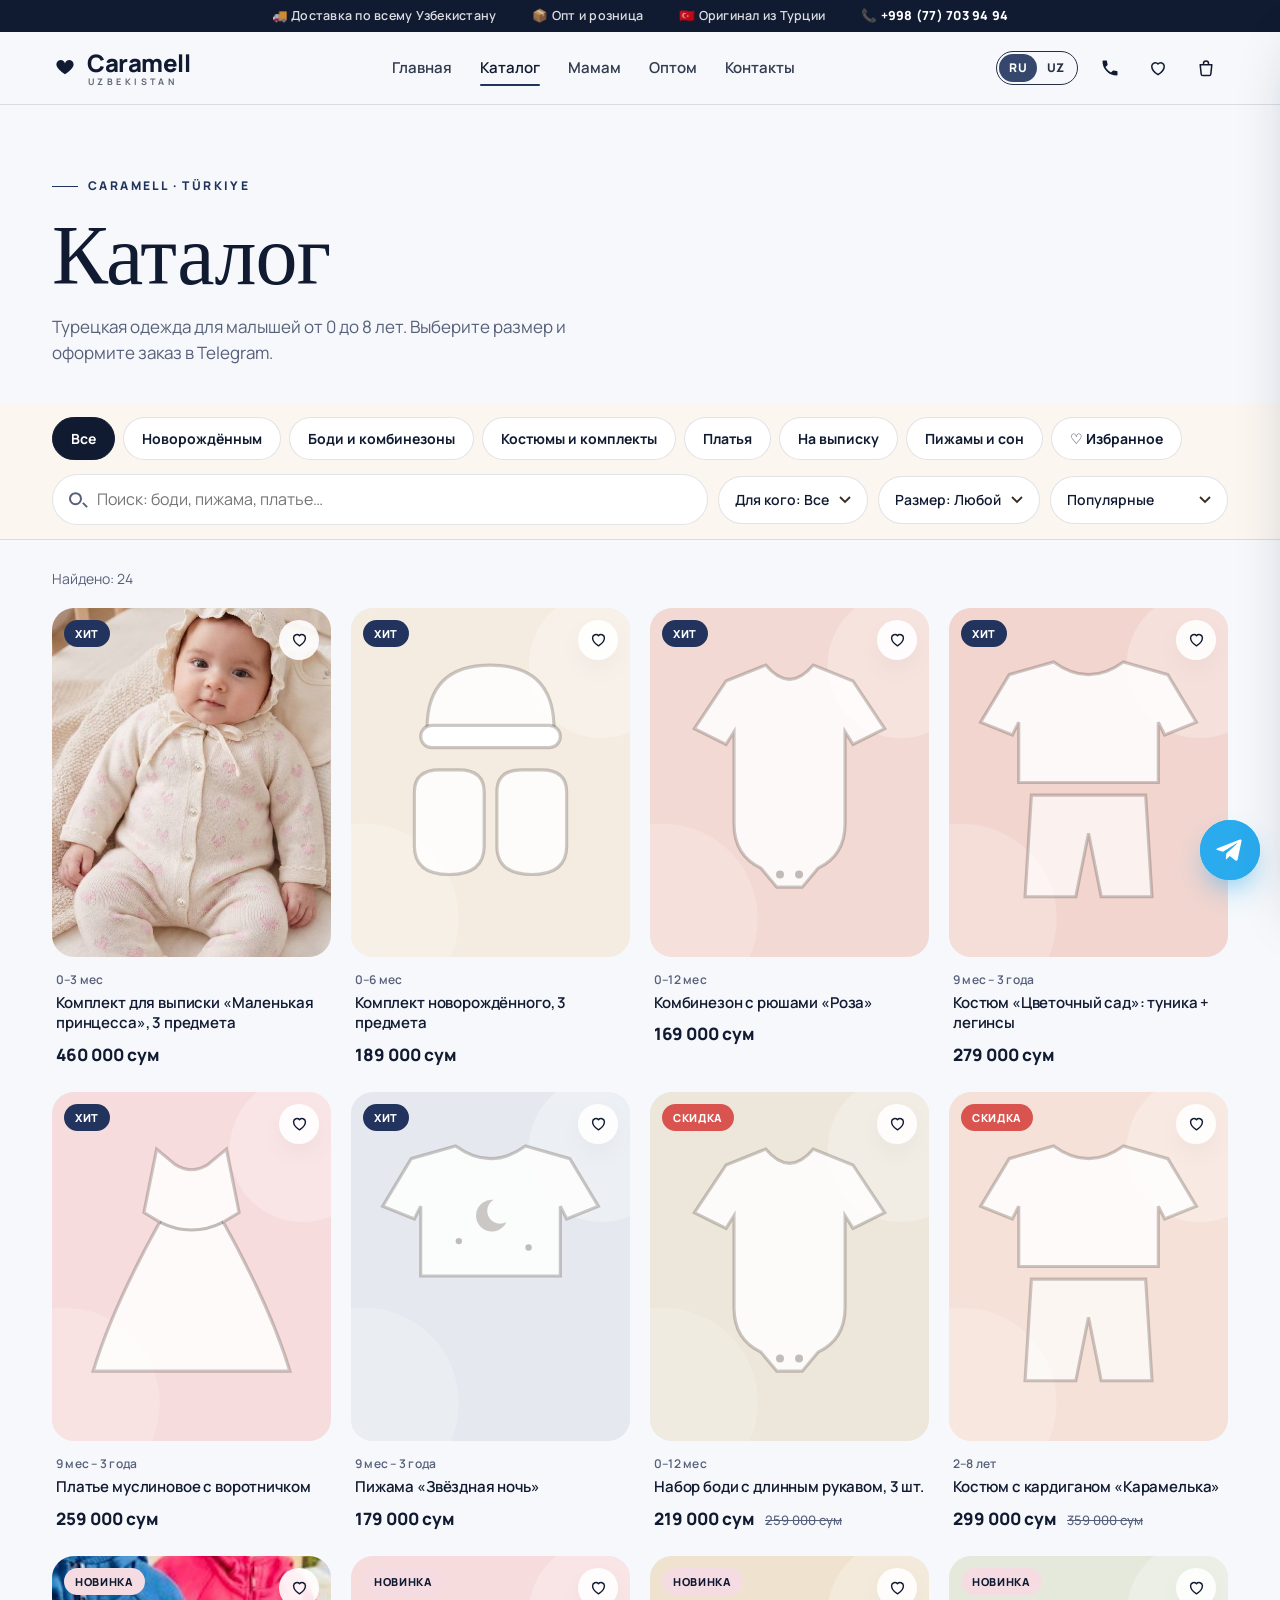
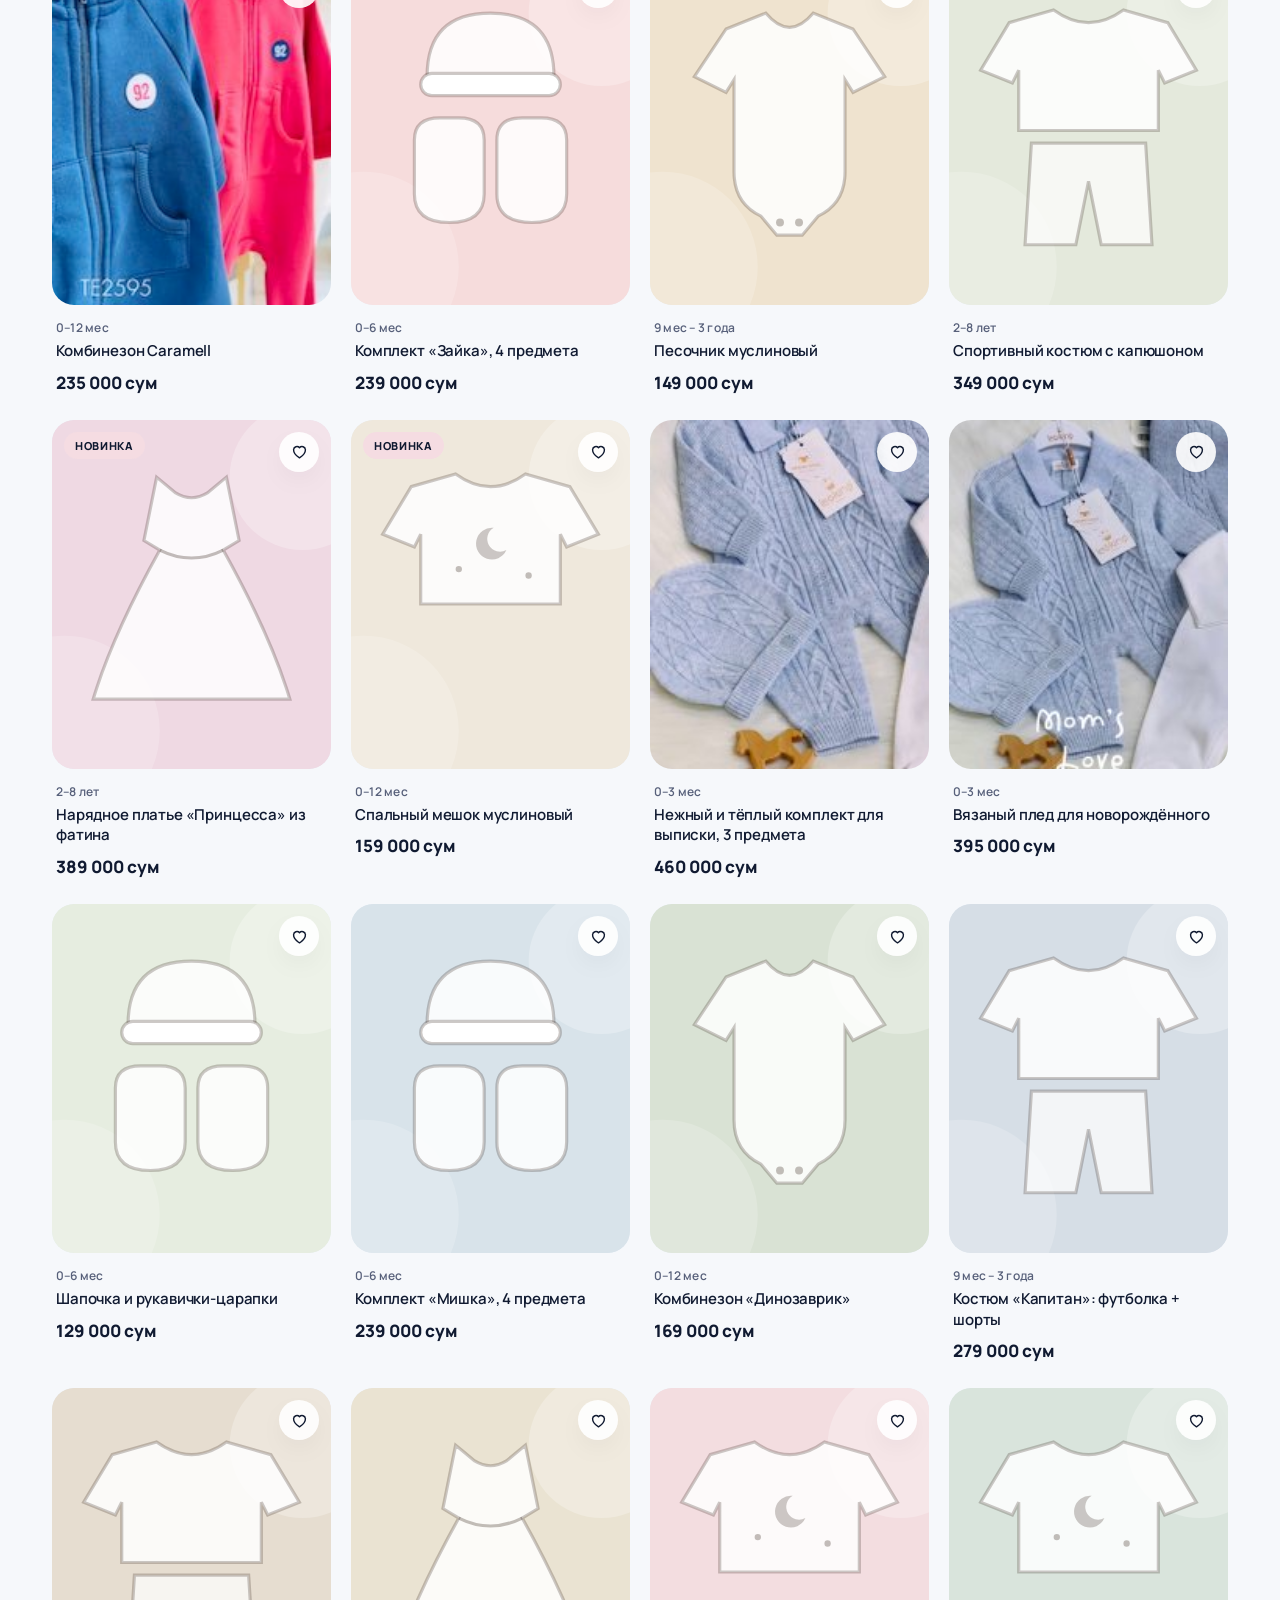
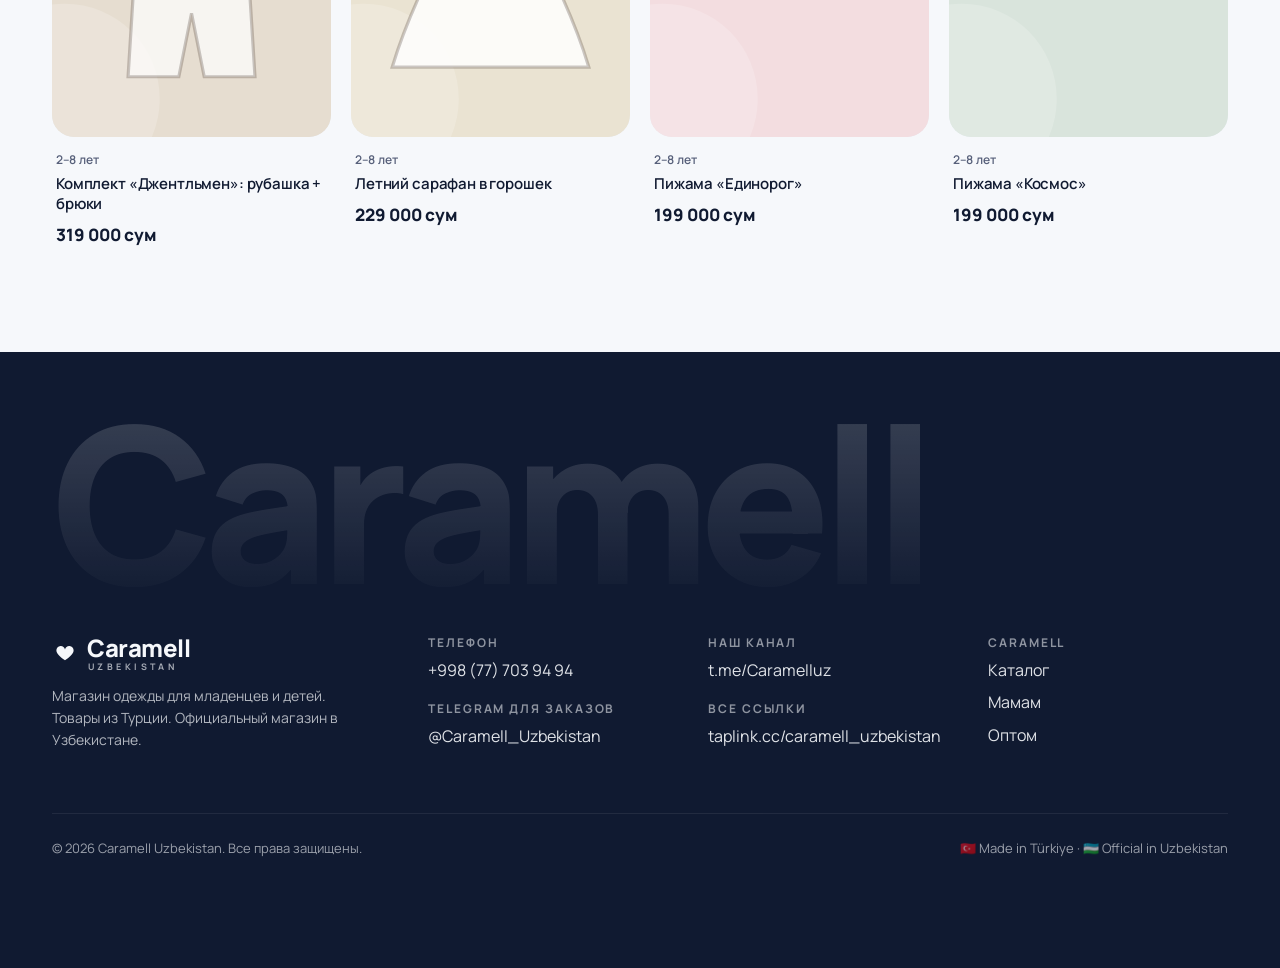
==== commit 304056f1: "Wire up BILLZ catalog sync and Telegram photos with hourly auto-update - sync_billz.py: group varian" ====
--- a/catalog.html
+++ b/catalog.html
@@ -41,6 +41,8 @@
   </main>
 
   <script src="js/i18n.js"></script>
+  <script src="js/data/telegram.js"></script>
+  <script src="js/data/billz.js"></script>
   <script src="js/products.js"></script>
   <script src="js/wishlist.js"></script>
   <script src="js/cart.js"></script>
--- a/css/style.css
+++ b/css/style.css
@@ -245,6 +245,7 @@
 .look figure:nth-child(7) { grid-area: 3 / 1 / 4 / 3; }
 .look figure:nth-child(8) { grid-area: 3 / 3; }
 .look img { width: 100%; height: 100%; object-fit: cover; transition: transform .8s var(--ease); }
+.look figure > a { display: block; height: 100%; }
 .look figure:hover img { transform: scale(1.05); }
 @media (max-width: 900px) {
   .look { grid-template-columns: repeat(2, 1fr); grid-auto-rows: 150px; gap: 12px; }
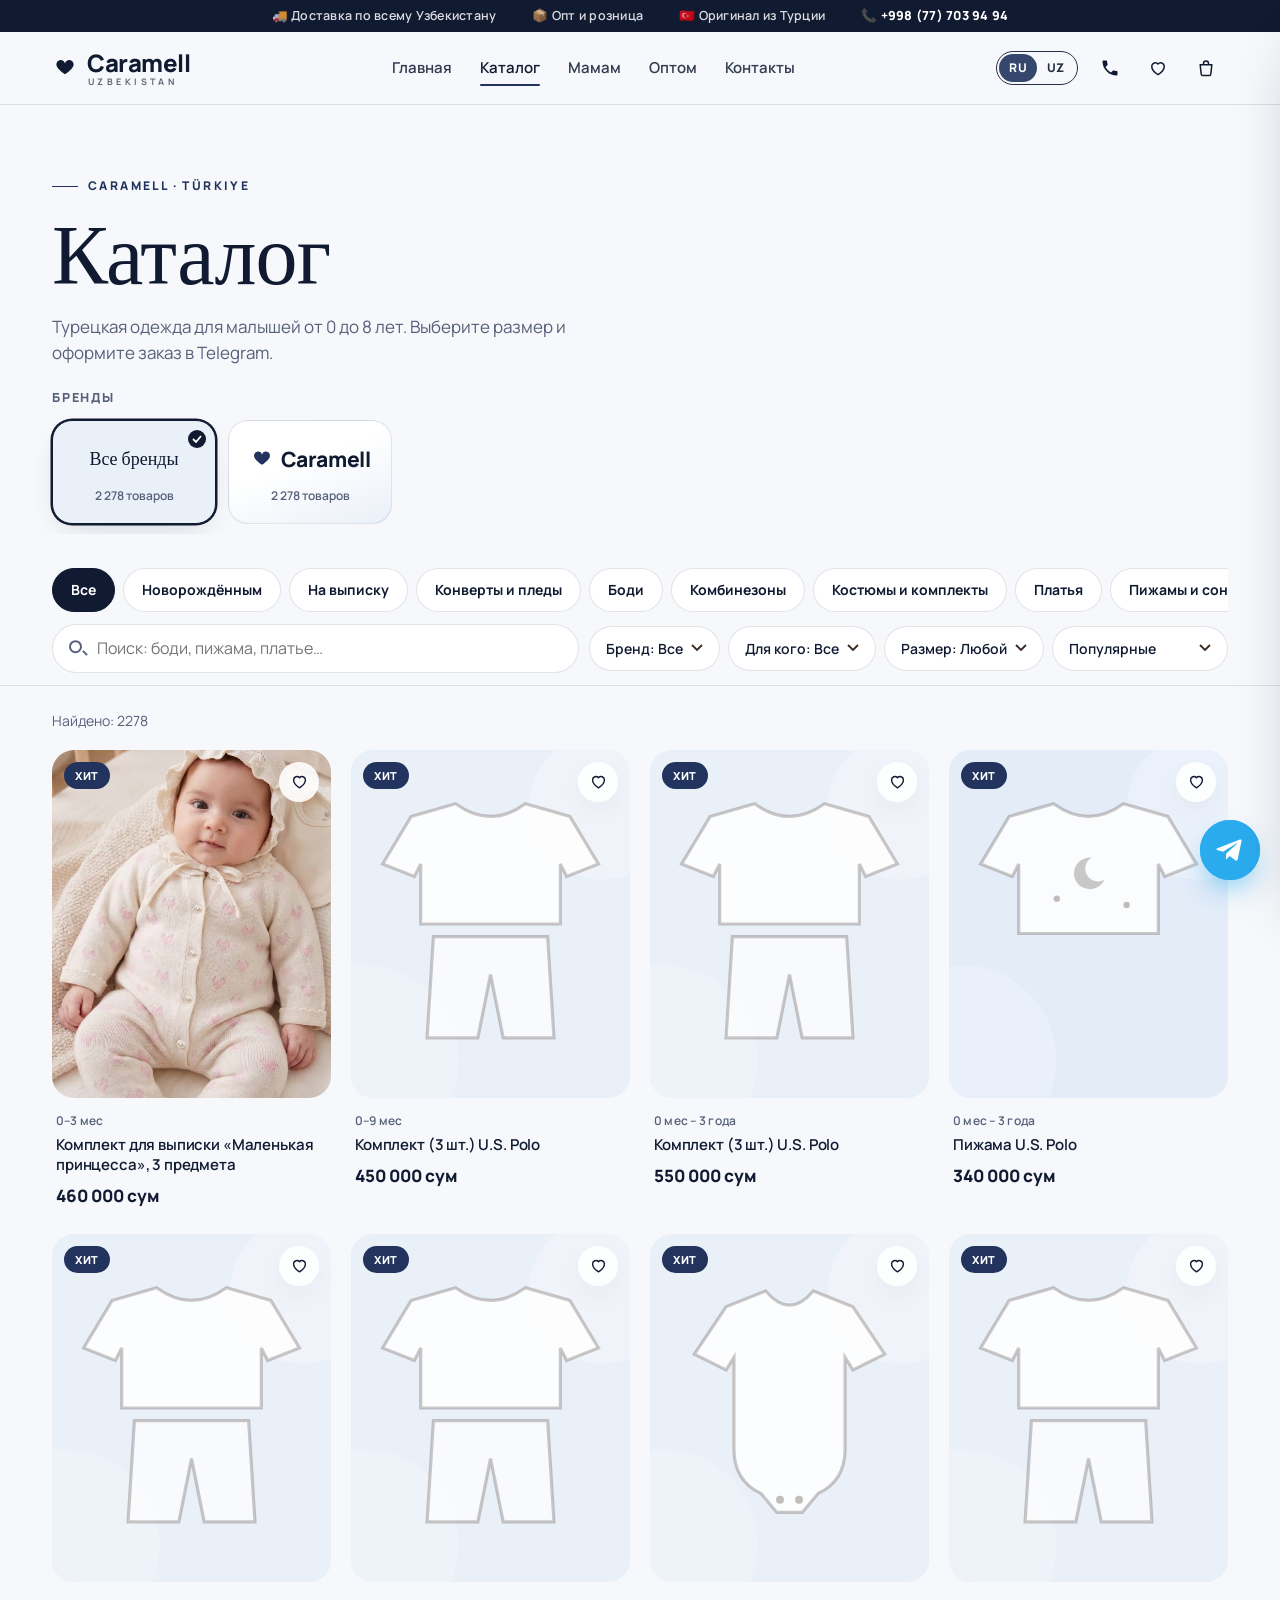
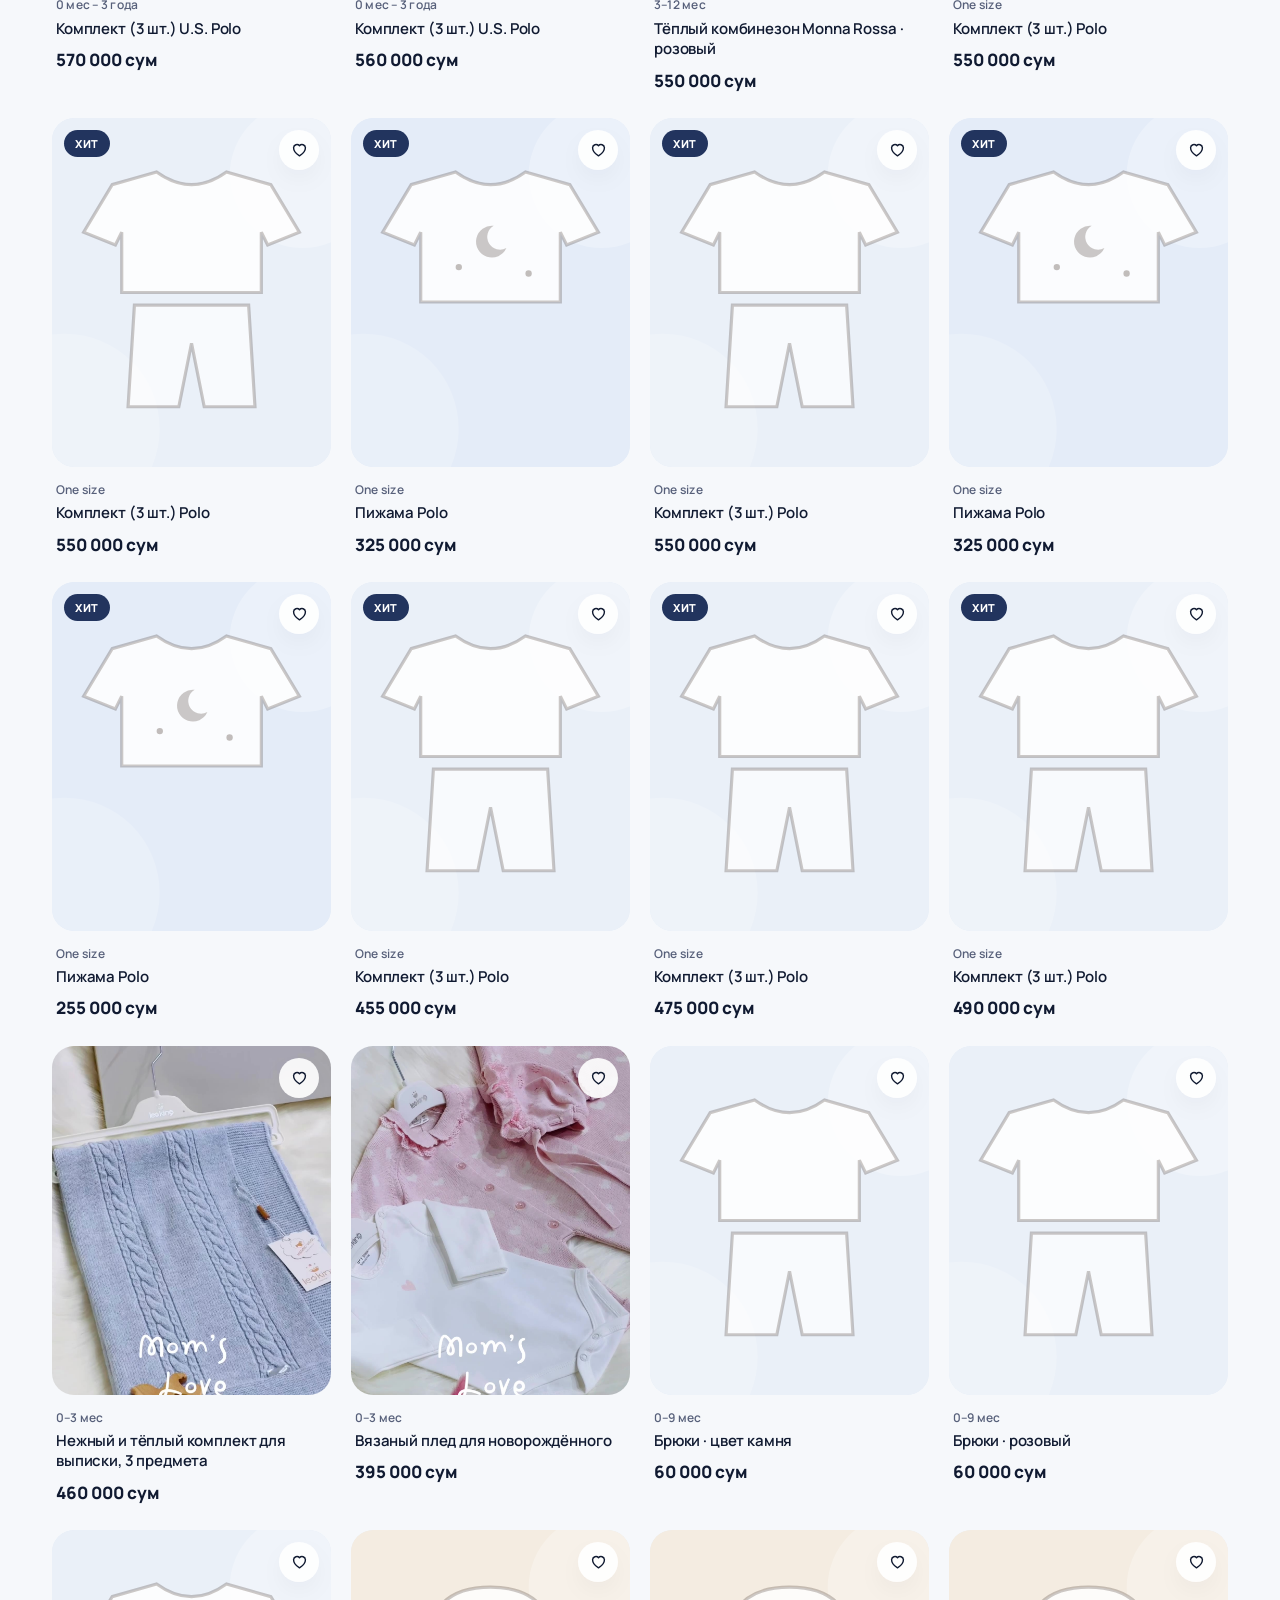
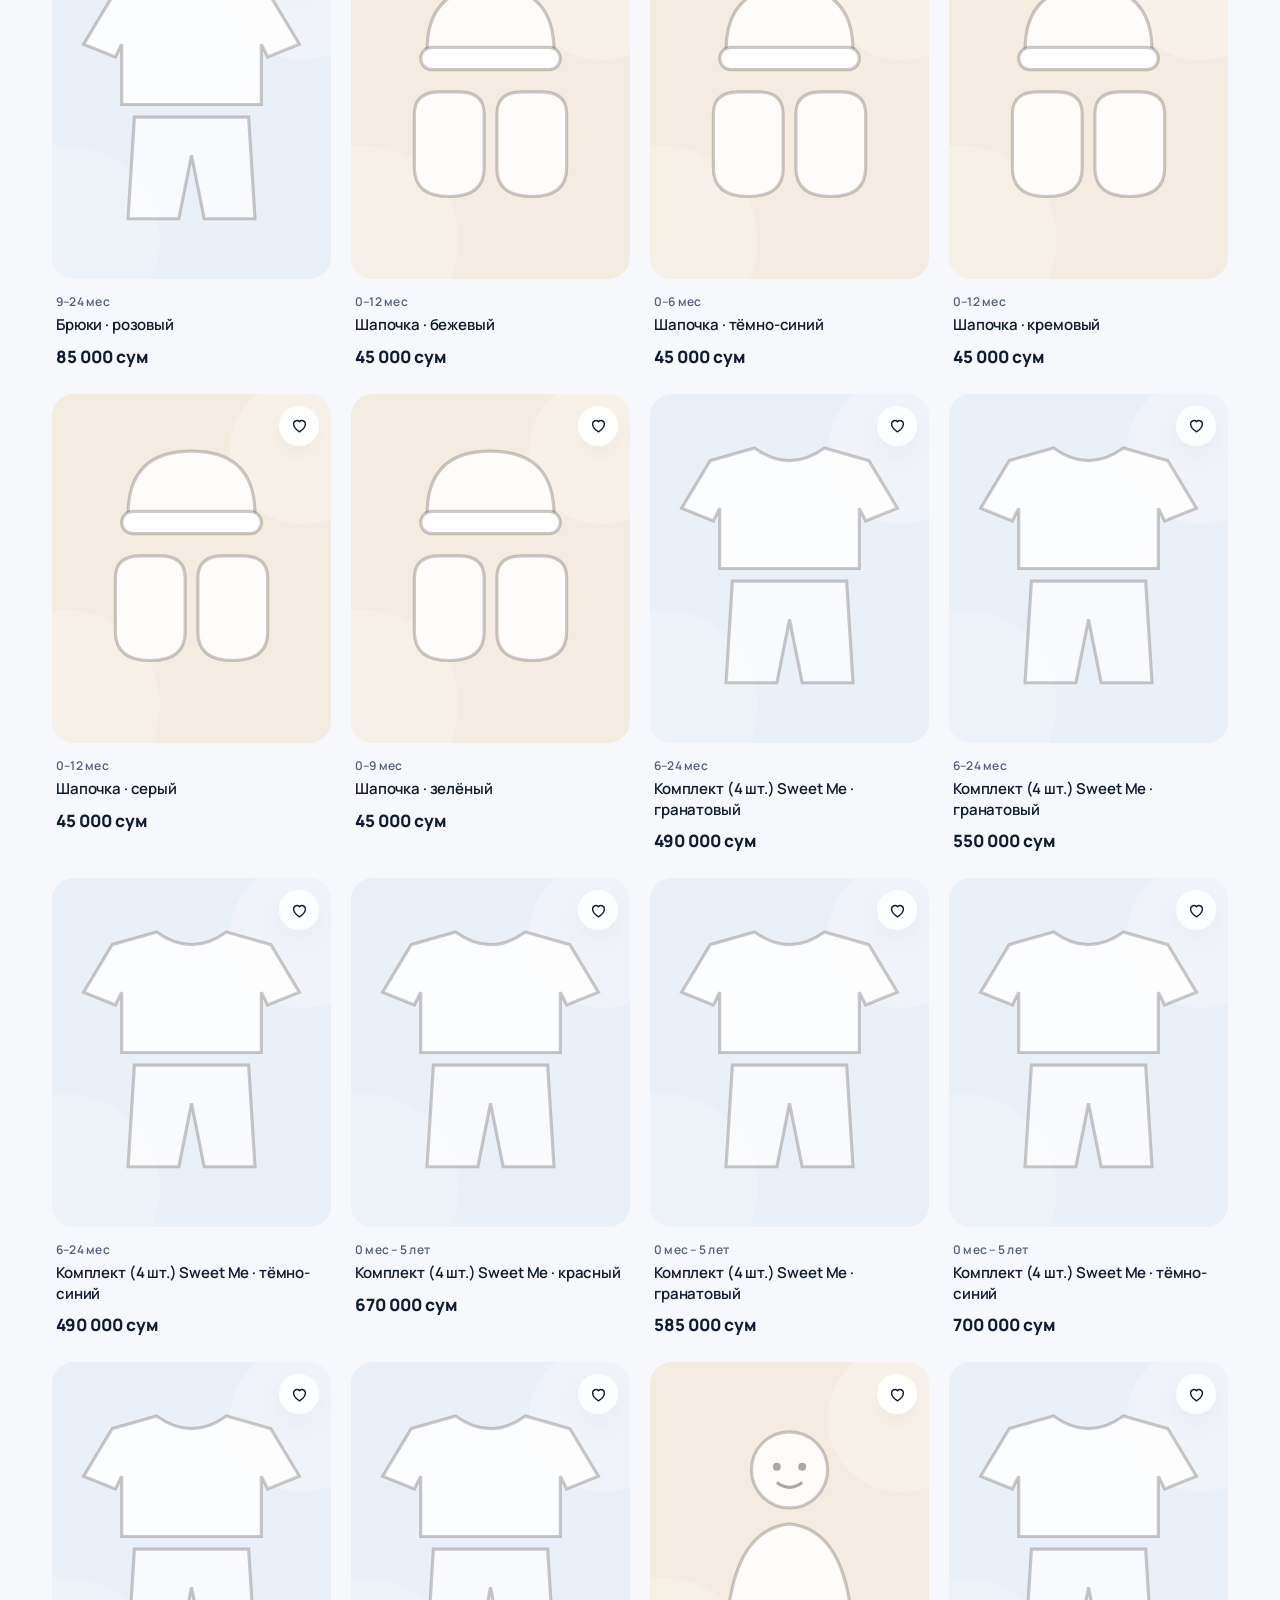
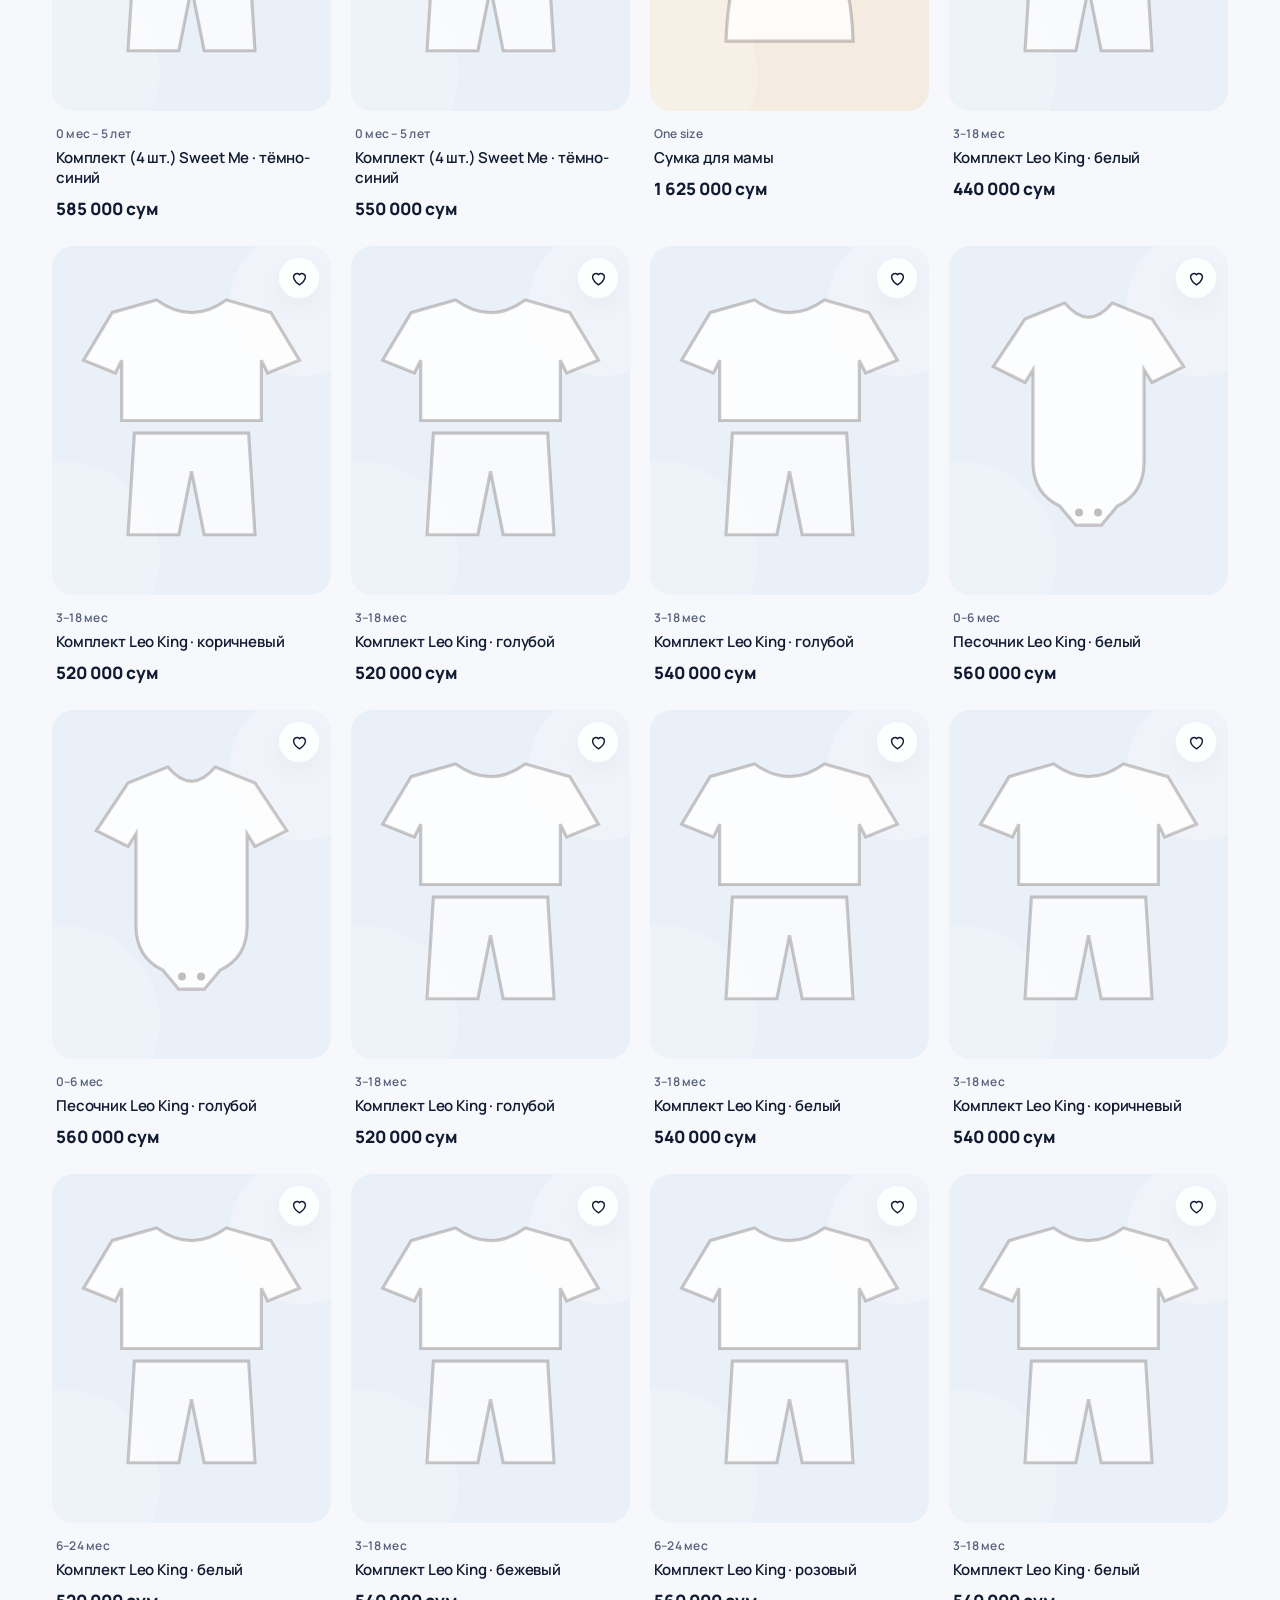
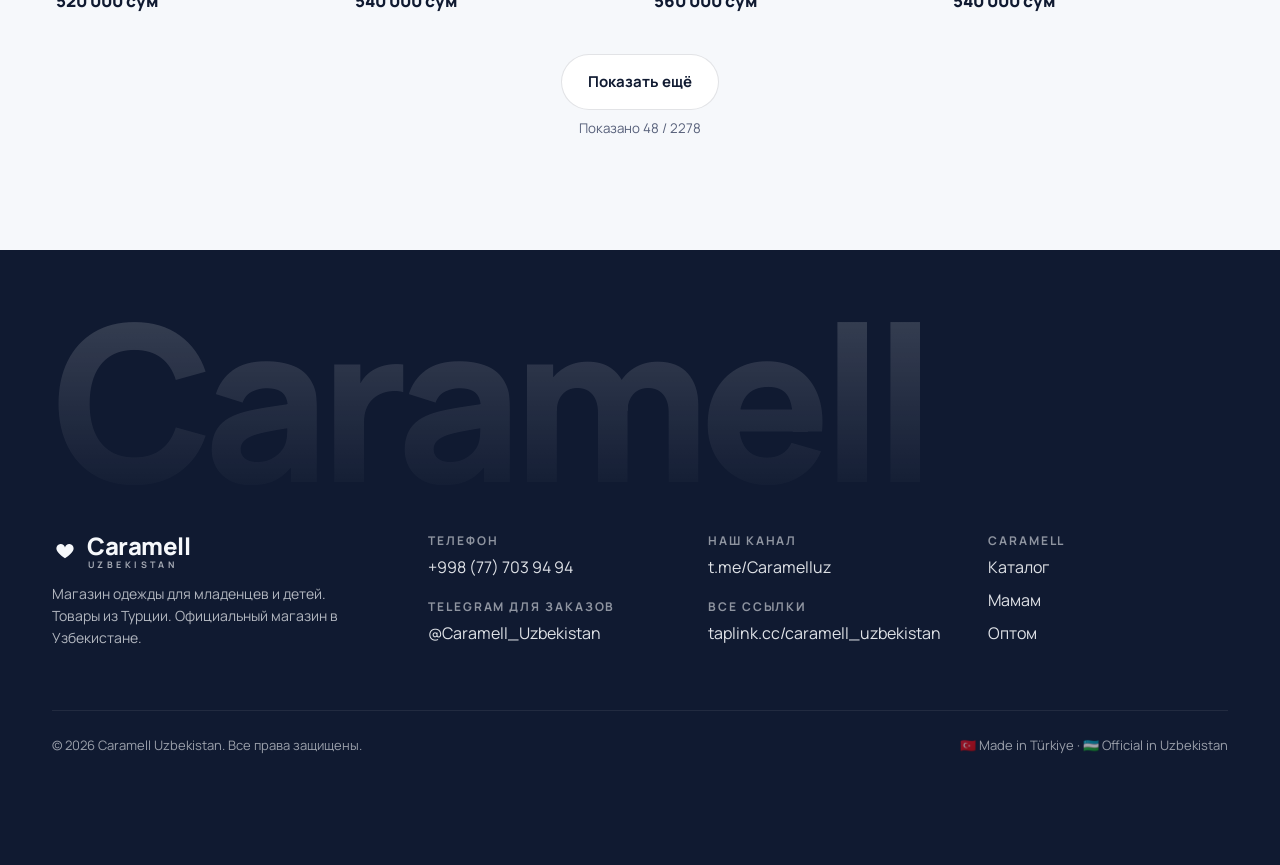
==== commit a5a9dd87: "Split catalog sections, add brand filter and auto-hiding filter bar - New sections: "Конверты и плед" ====
--- a/catalog.html
+++ b/catalog.html
@@ -4,7 +4,7 @@
   <meta charset="utf-8">
   <meta name="viewport" content="width=device-width, initial-scale=1, viewport-fit=cover">
   <title>Каталог — Caramell Uzbekistan</title>
-  <meta name="description" content="Каталог детской одежды Caramell из Турции: наборы на выписку, боди, комбинезоны, костюмы, платья, пижамы. Заказ в Telegram.">
+  <meta name="description" content="Каталог детской одежды Caramell из Турции: наборы на выписку, конверты и пледы, боди, комбинезоны, костюмы, платья, пижамы. Бренды Caramell, Leo King, U.S. Polo, Pamina и другие. Заказ в Telegram.">
   <meta name="theme-color" content="#101A31">
   <link rel="icon" href="data:image/svg+xml,%3Csvg xmlns='http://www.w3.org/2000/svg' viewBox='0 0 64 64'%3E%3Crect width='64' height='64' rx='16' fill='%23101A31'/%3E%3Cpath fill='white' transform='translate(8,8)' d='M24 15.5c-1-4-4.4-6.6-8.3-6.3-4.6.3-8 4.2-7.6 8.8.5 6.4 8.8 12.9 15.9 17.6 7.1-4.7 15.4-11.2 15.9-17.6.4-4.6-3-8.5-7.6-8.8-3.9-.3-7.3 2.3-8.3 6.3z'/%3E%3C/svg%3E">
   <link rel="preconnect" href="https://fonts.googleapis.com">
@@ -23,14 +23,22 @@
     </div>
   </section>
 
-  <div class="filters">
+  <section class="brands-wrap" aria-labelledby="brands-title">
+    <div class="container"><h2 class="brands-title" id="brands-title" data-i18n="brands.title"></h2></div>
+    <div class="brands" id="f-brands"></div>
+  </section>
+
+  <div class="filters" id="filters">
     <div class="container">
       <div class="chips" id="f-cat"></div>
       <div class="filter-row">
         <label class="search"><input type="search" id="f-q" data-i18n-ph="f.search" aria-label="search"></label>
+        <div class="selects">
+        <select class="select" id="f-brand" aria-label="brand"></select>
         <select class="select" id="f-g" aria-label="gender"></select>
         <select class="select" id="f-size" aria-label="size"></select>
         <select class="select" id="f-sort" aria-label="sort"></select>
+        </div>
       </div>
     </div>
   </div>
--- a/css/style.css
+++ b/css/style.css
@@ -184,20 +184,17 @@
 .cats { display: grid; grid-template-columns: repeat(4, 1fr); gap: 16px; }
 .cat-tile { position: relative; border-radius: var(--r); overflow: hidden; aspect-ratio: 4 / 5; color: #fff; display: flex; align-items: flex-end; isolation: isolate; }
 .cat-tile img { position: absolute; inset: 0; width: 100%; height: 100%; object-fit: cover; z-index: -2; transition: transform .8s var(--ease); }
-.cat-tile::after { content: ""; position: absolute; inset: 0; z-index: -1; background: linear-gradient(transparent 45%, rgba(12, 19, 37, .72)); }
+.cat-tile::after { content: ""; position: absolute; inset: 0; z-index: -1; background: linear-gradient(transparent 50%, rgba(12, 19, 37, .78)); }
 .cat-tile:hover img { transform: scale(1.07); }
-.cat-tile span { padding: 18px; font-family: var(--serif); font-size: 21px; line-height: 1.15; display: flex; justify-content: space-between; align-items: flex-end; gap: 8px; width: 100%; }
-.cat-tile span .i { transition: transform .3s; }
-.cat-tile:hover span .i { transform: translateX(4px); }
-.cat-tile:nth-child(1), .cat-tile:nth-child(6) { grid-row: 1 / span 2; aspect-ratio: auto; }
-.cat-tile:nth-child(1) { grid-column: 1; }
-.cat-tile:nth-child(6) { grid-column: 4; }
-.cat-tile:nth-child(1) span, .cat-tile:nth-child(6) span { font-size: 30px; padding: 26px; }
+.cat-tile > span { padding: 18px; font-family: var(--serif); font-size: 21px; line-height: 1.15; display: flex; justify-content: space-between; align-items: flex-end; gap: 8px; width: 100%; }
+.cat-tile b { font-weight: 400; display: flex; flex-direction: column; gap: 4px; }
+.cat-tile small { font-family: var(--sans); font-size: 12.5px; font-weight: 600; letter-spacing: .02em; opacity: .8; }
+.cat-tile > span .i { flex: none; transition: transform .3s; }
+.cat-tile:hover > span .i { transform: translateX(4px); }
 @media (max-width: 900px) {
   .cats { grid-template-columns: repeat(2, 1fr); gap: 12px; }
-  .cat-tile:nth-child(1), .cat-tile:nth-child(6) { grid-column: span 2; grid-row: auto; aspect-ratio: 16 / 9; }
-  .cat-tile:nth-child(1) span, .cat-tile:nth-child(6) span { font-size: 26px; padding: 20px; }
-  .cat-tile span { font-size: 17px; padding: 14px; }
+  .cat-tile > span { font-size: 17px; padding: 14px; }
+  .cat-tile small { font-size: 11.5px; }
 }
 
 /* Product cards */
@@ -234,29 +231,22 @@
 .slider-nav button:first-child .i { transform: rotate(180deg); }
 
 /* Lookbook */
-.look { display: grid; grid-template-columns: repeat(4, 1fr); grid-auto-rows: 200px; grid-auto-flow: dense; gap: 16px; }
-.look figure { margin: 0; border-radius: var(--r); overflow: hidden; position: relative; background: var(--cream-2); }
-.look figure:nth-child(1) { grid-area: 1 / 1 / 3 / 2; }
-.look figure:nth-child(2) { grid-area: 1 / 2; }
-.look figure:nth-child(3) { grid-area: 1 / 3 / 2 / 5; }
-.look figure:nth-child(4) { grid-area: 2 / 2; }
-.look figure:nth-child(5) { grid-area: 2 / 3; }
-.look figure:nth-child(6) { grid-area: 2 / 4 / 4 / 5; }
-.look figure:nth-child(7) { grid-area: 3 / 1 / 4 / 3; }
-.look figure:nth-child(8) { grid-area: 3 / 3; }
-.look img { width: 100%; height: 100%; object-fit: cover; transition: transform .8s var(--ease); }
+/* Кадры вертикальные (из сторис/видео), поэтому плитки тоже вертикальные — ребёнок виден целиком */
+.look { display: grid; grid-template-columns: repeat(4, 1fr); gap: 16px; padding-bottom: 48px; }
+.look figure { margin: 0; border-radius: var(--r); overflow: hidden; position: relative; background: var(--cream-2); aspect-ratio: 3 / 4; box-shadow: 0 18px 34px -24px rgba(16, 26, 49, .45); }
+.look figure:nth-child(even) { transform: translateY(48px); }
+.look img { width: 100%; height: 100%; object-fit: cover; object-position: 50% 35%; transition: transform .8s var(--ease); }
 .look figure > a { display: block; height: 100%; }
 .look figure:hover img { transform: scale(1.05); }
 @media (max-width: 900px) {
-  .look { grid-template-columns: repeat(2, 1fr); grid-auto-rows: 150px; gap: 12px; }
-  .look figure:nth-child(n) { grid-area: auto; }
-  .look figure:nth-child(3n+1), .look figure:nth-child(8) { grid-column: span 2; grid-row: span 1; }
+  .look { grid-template-columns: repeat(2, 1fr); gap: 12px; padding-bottom: 32px; }
+  .look figure:nth-child(even) { transform: translateY(32px); }
 }
 
 /* Why */
 .why { background: var(--paper); border-radius: 40px; padding: 72px 48px; display: grid; grid-template-columns: 1.1fr 1fr; gap: 56px; align-items: center; }
 .why-img { border-radius: 28px; overflow: hidden; aspect-ratio: 4 / 5; position: relative; }
-.why-img img { width: 100%; height: 100%; object-fit: cover; }
+.why-img img { width: 100%; height: 100%; object-fit: cover; object-position: 50% 30%; }
 .why-stamp { position: absolute; left: 20px; bottom: 20px; background: var(--cream); border-radius: 18px; padding: 14px 18px; font-weight: 700; font-size: 14px; box-shadow: var(--shadow); display: flex; gap: 10px; align-items: center; }
 .why-stamp b { font-family: var(--serif); font-size: 30px; color: var(--caramel); font-weight: 500; }
 .why-list { display: grid; gap: 26px; margin-top: 32px; }
@@ -342,23 +332,83 @@
 .page-hero p { max-width: 560px; color: var(--choco-2); margin: 0; font-size: 17px; }
 
 /* ---------- Catalog ---------- */
-.filters { position: sticky; top: 72px; z-index: 20; background: rgba(251, 246, 240, .95); backdrop-filter: blur(10px); -webkit-backdrop-filter: blur(10px); padding: 14px 0; border-bottom: 1px solid var(--line); margin-bottom: 28px; }
+.filters { position: sticky; top: var(--hdr-h, 104px); z-index: 20; background: rgba(246, 248, 251, .94); backdrop-filter: blur(12px); -webkit-backdrop-filter: blur(12px); padding: 12px 0; border-bottom: 1px solid var(--line); margin-bottom: 24px; transition: transform .38s var(--ease), box-shadow .3s; }
+.filters.is-stuck { box-shadow: 0 14px 30px -22px rgba(16, 26, 49, .45); }
+body[data-page="catalog"] .site-header { transition: transform .38s var(--ease), background .3s, color .3s, border-color .3s; }
+body.bars-hidden .site-header { transform: translateY(-100%); }
+body.bars-hidden .filters { transform: translateY(calc(-100% - var(--hdr-h, 104px))); box-shadow: none; }
 .chips { display: flex; gap: 8px; overflow-x: auto; scrollbar-width: none; padding-bottom: 2px; }
 .chips::-webkit-scrollbar { display: none; }
 .chip { flex: none; padding: 10px 18px; border-radius: 999px; background: var(--paper); border: 1.5px solid var(--line); font-weight: 700; font-size: 14px; transition: all .2s; }
 .chip:hover { border-color: var(--caramel); }
 .chip.is-on { background: var(--choco); color: #fff; border-color: var(--choco); }
-.filter-row { display: flex; gap: 10px; margin-top: 12px; flex-wrap: wrap; align-items: center; }
-.search { flex: 1 1 240px; position: relative; }
-.search input { width: 100%; padding: 12px 16px 12px 44px; border-radius: 999px; border: 1.5px solid var(--line); background: var(--paper); outline: none; }
+.filter-row { display: flex; gap: 10px; margin-top: 10px; align-items: center; }
+.selects { display: flex; gap: 8px; flex: none; }
+.search { flex: 1 1 240px; min-width: 0; position: relative; }
+.search input { width: 100%; padding: 11px 16px 11px 44px; border-radius: 999px; border: 1.5px solid var(--line); background: var(--paper); outline: none; }
 .search input:focus, .select:focus { border-color: var(--caramel); }
 .search::before { content: ""; position: absolute; left: 17px; top: 50%; width: 13px; height: 13px; border: 2px solid var(--choco-2); border-radius: 50%; transform: translateY(-60%); }
 .search::after { content: ""; position: absolute; left: 30px; top: 58%; width: 6px; height: 2px; background: var(--choco-2); transform: rotate(45deg); }
-.select { padding: 12px 38px 12px 16px; border-radius: 999px; border: 1.5px solid var(--line); background: var(--paper) url("data:image/svg+xml,%3Csvg xmlns='http://www.w3.org/2000/svg' width='12' height='8'%3E%3Cpath d='M1 1l5 5 5-5' fill='none' stroke='%233B2A20' stroke-width='1.8'/%3E%3C/svg%3E") no-repeat right 16px center; appearance: none; -webkit-appearance: none; outline: none; font-weight: 600; font-size: 14px; max-width: 100%; }
+.select { padding: 11px 36px 11px 16px; border-radius: 999px; border: 1.5px solid var(--line); background: var(--paper) url("data:image/svg+xml,%3Csvg xmlns='http://www.w3.org/2000/svg' width='12' height='8'%3E%3Cpath d='M1 1l5 5 5-5' fill='none' stroke='%233B2A20' stroke-width='1.8'/%3E%3C/svg%3E") no-repeat right 16px center; appearance: none; -webkit-appearance: none; outline: none; font-weight: 600; font-size: 14px; max-width: 100%; }
 .found { color: var(--choco-2); font-size: 14px; margin-bottom: 18px; }
 .empty { text-align: center; padding: 60px 16px; color: var(--choco-2); }
 .empty .btn { margin-top: 16px; }
-@media (max-width: 560px) { .filter-row .select { flex: 1 1 45%; } }
+.select.is-set { background-color: var(--choco); color: #fff; border-color: var(--choco); background-image: url("data:image/svg+xml,%3Csvg xmlns='http://www.w3.org/2000/svg' width='12' height='8'%3E%3Cpath d='M1 1l5 5 5-5' fill='none' stroke='%23fff' stroke-width='1.8'/%3E%3C/svg%3E"); }
+@media (max-width: 1000px) {
+  .filter-row { flex-wrap: wrap; }
+  .search { flex-basis: 100%; }
+  .selects { flex: 1 1 100%; overflow-x: auto; scrollbar-width: none; margin: 0 -16px; padding: 0 16px; }
+  .selects::-webkit-scrollbar { display: none; }
+  .selects .select { flex: none; }
+}
+@media (max-width: 560px) {
+  .filters { padding: 10px 0; }
+  .chip { padding: 8px 15px; font-size: 13.5px; }
+  .filter-row { gap: 8px; margin-top: 8px; }
+  .search input, .select { padding-top: 9px; padding-bottom: 9px; font-size: 14px; }
+}
+
+/* Бренды: лента карточек со знаком бренда */
+.brands-wrap { margin: -12px 0 22px; }
+.brands-title { font-family: var(--sans); font-size: 12.5px; font-weight: 800; letter-spacing: .14em; text-transform: uppercase; color: var(--choco-2); margin: 0 0 12px; }
+.brands { display: flex; gap: 12px; overflow-x: auto; scroll-snap-type: x proximity; scrollbar-width: none; padding: 4px max(16px, calc((100vw - 1240px) / 2 + 32px)) 10px; scroll-padding: 0 max(16px, calc((100vw - 1240px) / 2 + 32px)); }
+.brands::-webkit-scrollbar { display: none; }
+.brand { flex: none; scroll-snap-align: start; width: 164px; height: 104px; display: flex; flex-direction: column; align-items: center; justify-content: center; gap: 8px; padding: 12px; border-radius: 20px; background: var(--paper); border: 1.5px solid var(--line); color: var(--choco); position: relative; transition: transform .25s var(--ease), box-shadow .25s, border-color .25s; }
+.brand:hover { transform: translateY(-3px); box-shadow: var(--shadow); border-color: rgba(16, 26, 49, .25); }
+.brand.is-on { border-color: var(--choco); box-shadow: 0 0 0 1.5px var(--choco), var(--shadow); }
+.brand.is-on::after { content: ""; position: absolute; top: 9px; right: 9px; width: 18px; height: 18px; border-radius: 50%; background: var(--choco) url("data:image/svg+xml,%3Csvg xmlns='http://www.w3.org/2000/svg' width='10' height='8'%3E%3Cpath d='M1 4l3 3 5-6' fill='none' stroke='%23fff' stroke-width='1.8'/%3E%3C/svg%3E") no-repeat center; }
+.brand > small { font-size: 12px; font-weight: 600; color: var(--choco-2); }
+.bm { min-height: 40px; display: flex; flex-direction: column; align-items: center; justify-content: center; line-height: 1; text-align: center; white-space: nowrap; font-size: 20px; }
+.bm small { display: block; font-size: .5em; letter-spacing: .3em; text-transform: uppercase; margin-bottom: 4px; }
+.bm-all { font-family: var(--serif); font-size: 18px; }
+.brand-all { background: var(--cream-2); }
+.brand-own { background: linear-gradient(160deg, #fff 40%, #EAF0F8); }
+.bm-caramell .bm { flex-direction: row; gap: 7px; font-family: var(--sans); font-weight: 800; font-size: 21px; letter-spacing: -.02em; color: var(--choco); }
+.bm-heart { width: 24px; height: 24px; color: var(--caramel); }
+.bm-leoking .bm { font-family: var(--sans); font-weight: 600; font-size: 24px; letter-spacing: -.01em; color: #3E4450; }
+.bm-crown { width: 18px; height: 11px; color: #C9A45C; margin-bottom: 3px; }
+.bm-polo .bm { font-family: var(--serif); font-weight: 600; font-size: 15.5px; letter-spacing: .06em; color: #152B5A; }
+.bm-sweetme .bm { font-family: var(--serif); font-style: italic; font-weight: 500; font-size: 25px; color: #D45D86; }
+.bm-monna .bm { font-family: var(--serif); font-style: italic; font-weight: 400; font-size: 23px; color: #A11D3A; }
+.bm-babbi .bm { font-family: var(--serif); font-weight: 400; font-size: 22px; letter-spacing: .2em; color: #6E5A47; }
+.bm-pamina .bm { font-family: var(--serif); font-weight: 500; font-size: 19px; letter-spacing: .32em; color: #C24A6A; padding-left: .32em; }
+.bm-nipper .bm { font-family: var(--sans); font-weight: 800; font-size: 20px; letter-spacing: -.03em; color: #2E8B6E; }
+.bm-bistyle .bm { flex-direction: row; font-family: var(--sans); font-weight: 800; font-size: 23px; color: #2F5F9E; }
+.bm-bistyle .bm i { font-style: normal; font-weight: 500; }
+.bm-freesure .bm { font-family: var(--sans); font-weight: 800; font-size: 18px; letter-spacing: .08em; color: #D9692B; }
+.bm-my .bm { font-family: var(--serif); font-style: italic; font-weight: 600; font-size: 24px; color: #5B4A8B; }
+.bm-my .bm small { margin: 4px 0 0; font-style: normal; font-family: var(--sans); font-weight: 600; letter-spacing: .25em; }
+.bm-puggi .bm { font-family: var(--sans); font-weight: 800; font-size: 24px; color: #E39B2D; }
+.bm-noynoy .bm { font-family: var(--sans); font-weight: 700; font-size: 22px; color: #5F86C9; }
+.bm-bebus .bm { font-family: var(--sans); font-weight: 800; font-size: 24px; color: #E0647F; }
+.bm-cumino .bm { font-family: var(--serif); font-weight: 600; font-size: 22px; color: #8A6A3A; }
+.bm-other .bm { font-family: var(--serif); font-weight: 500; font-size: 19px; white-space: normal; }
+@media (max-width: 560px) {
+  .brands-wrap { margin: -16px 0 16px; }
+  .brands { gap: 10px; }
+  .brand { width: 132px; height: 88px; border-radius: 18px; gap: 6px; }
+  .bm { transform: scale(.86); }
+}
 
 /* Modal */
 .modal { position: fixed; inset: 0; z-index: 80; display: grid; place-items: center; padding: 16px; opacity: 0; pointer-events: none; transition: opacity .3s; }
@@ -526,6 +576,8 @@
 .card-fav.is-fav path { fill: currentColor; }
 .card-fav.pop { animation: favPop .45s var(--ease); }
 @keyframes favPop { 40% { transform: scale(1.35); } }
+.more-wrap { grid-column: 1 / -1; display: flex; flex-direction: column; align-items: center; gap: 8px; padding: 16px 0 8px; }
+.more-wrap small { color: var(--choco-2); }
 .chip-fav .fav-count { position: static; display: inline-block; margin-left: 4px; vertical-align: 1px; }
 .chip.is-on .fav-count { background: #fff; color: var(--choco); }
 
@@ -607,15 +659,23 @@
 @media (max-width: 900px) { .builder { grid-template-columns: 1fr; padding: 36px 18px; border-radius: 28px; gap: 28px; } }
 
 /* Sweet Me teaser */
-.soon { position: relative; border-radius: 40px; overflow: hidden; min-height: 460px; display: flex; align-items: center; color: #fff; background: linear-gradient(135deg, #22345E, #101A31); isolation: isolate; }
-.soon-vid { position: absolute; inset: 0; width: 100%; height: 100%; object-fit: cover; z-index: -2; }
-.soon::after { content: ""; position: absolute; inset: 0; z-index: -1; background: linear-gradient(90deg, rgba(10, 16, 34, .88) 0%, rgba(10, 16, 34, .55) 55%, rgba(10, 16, 34, .15)); }
-.soon-in { padding: 64px 56px; max-width: 620px; }
+.soon { position: relative; border-radius: 40px; overflow: hidden; min-height: 460px; display: grid; grid-template-columns: 1fr auto; align-items: center; gap: 32px; padding-right: 64px; color: #fff; background: radial-gradient(circle at 78% 35%, rgba(246, 198, 206, .28), transparent 45%), radial-gradient(circle at 10% 90%, rgba(143, 176, 230, .25), transparent 50%), linear-gradient(135deg, #22345E, #101A31); isolation: isolate; }
+.soon-media { position: relative; height: 440px; aspect-ratio: 9 / 16; border-radius: 26px; overflow: hidden; margin: 28px 0; transform: rotate(3deg); border: 4px solid rgba(255, 255, 255, .9); box-shadow: 0 40px 70px -30px rgba(0, 0, 0, .65); background: #22345E; transition: transform .5s var(--ease); }
+.soon:hover .soon-media { transform: rotate(0deg) scale(1.02); }
+.soon-media img, .soon-media video { position: absolute; inset: 0; width: 100%; height: 100%; object-fit: cover; }
+.soon-in { padding: 64px 0 64px 56px; max-width: 620px; }
 .soon .kicker { color: #FFD6DD; }
 .soon h2 { font-size: clamp(38px, 6vw, 76px); font-weight: 400; margin: 16px 0 14px; }
 .soon h2 em { color: #F6C6CE; }
 .soon p { opacity: .85; margin: 0 0 28px; font-size: 17px; }
-@media (max-width: 720px) { .soon { min-height: 520px; align-items: flex-end; border-radius: 28px; } .soon-in { padding: 32px 22px; } .soon::after { background: linear-gradient(180deg, rgba(10, 16, 34, .1) 20%, rgba(10, 16, 34, .9)); } }
+.soon--bg { grid-template-columns: 1fr; padding-right: 0; }
+.soon--bg .soon-media { position: absolute; inset: 0; z-index: -2; width: 100%; height: 100%; aspect-ratio: auto; margin: 0; border: 0; border-radius: 0; box-shadow: none; transform: none !important; }
+.soon--bg::after { content: ""; position: absolute; inset: 0; z-index: -1; pointer-events: none; background: linear-gradient(90deg, rgba(10, 16, 34, .9) 0%, rgba(10, 16, 34, .6) 50%, rgba(10, 16, 34, .15)); }
+@media (max-width: 720px) {
+  .soon--bg { min-height: 520px; align-items: end; }
+  .soon--bg::after { background: linear-gradient(180deg, rgba(10, 16, 34, .1) 20%, rgba(10, 16, 34, .92)); }
+}
+@media (max-width: 720px) { .soon { grid-template-columns: 1fr; padding: 0; border-radius: 28px; gap: 0; } .soon-media { order: -1; height: 380px; justify-self: center; margin: 28px 0 0; } .soon-in { padding: 24px 22px 32px; } }
 
 /* Shops */
 .shops { display: grid; grid-template-columns: repeat(4, 1fr); gap: 16px; }
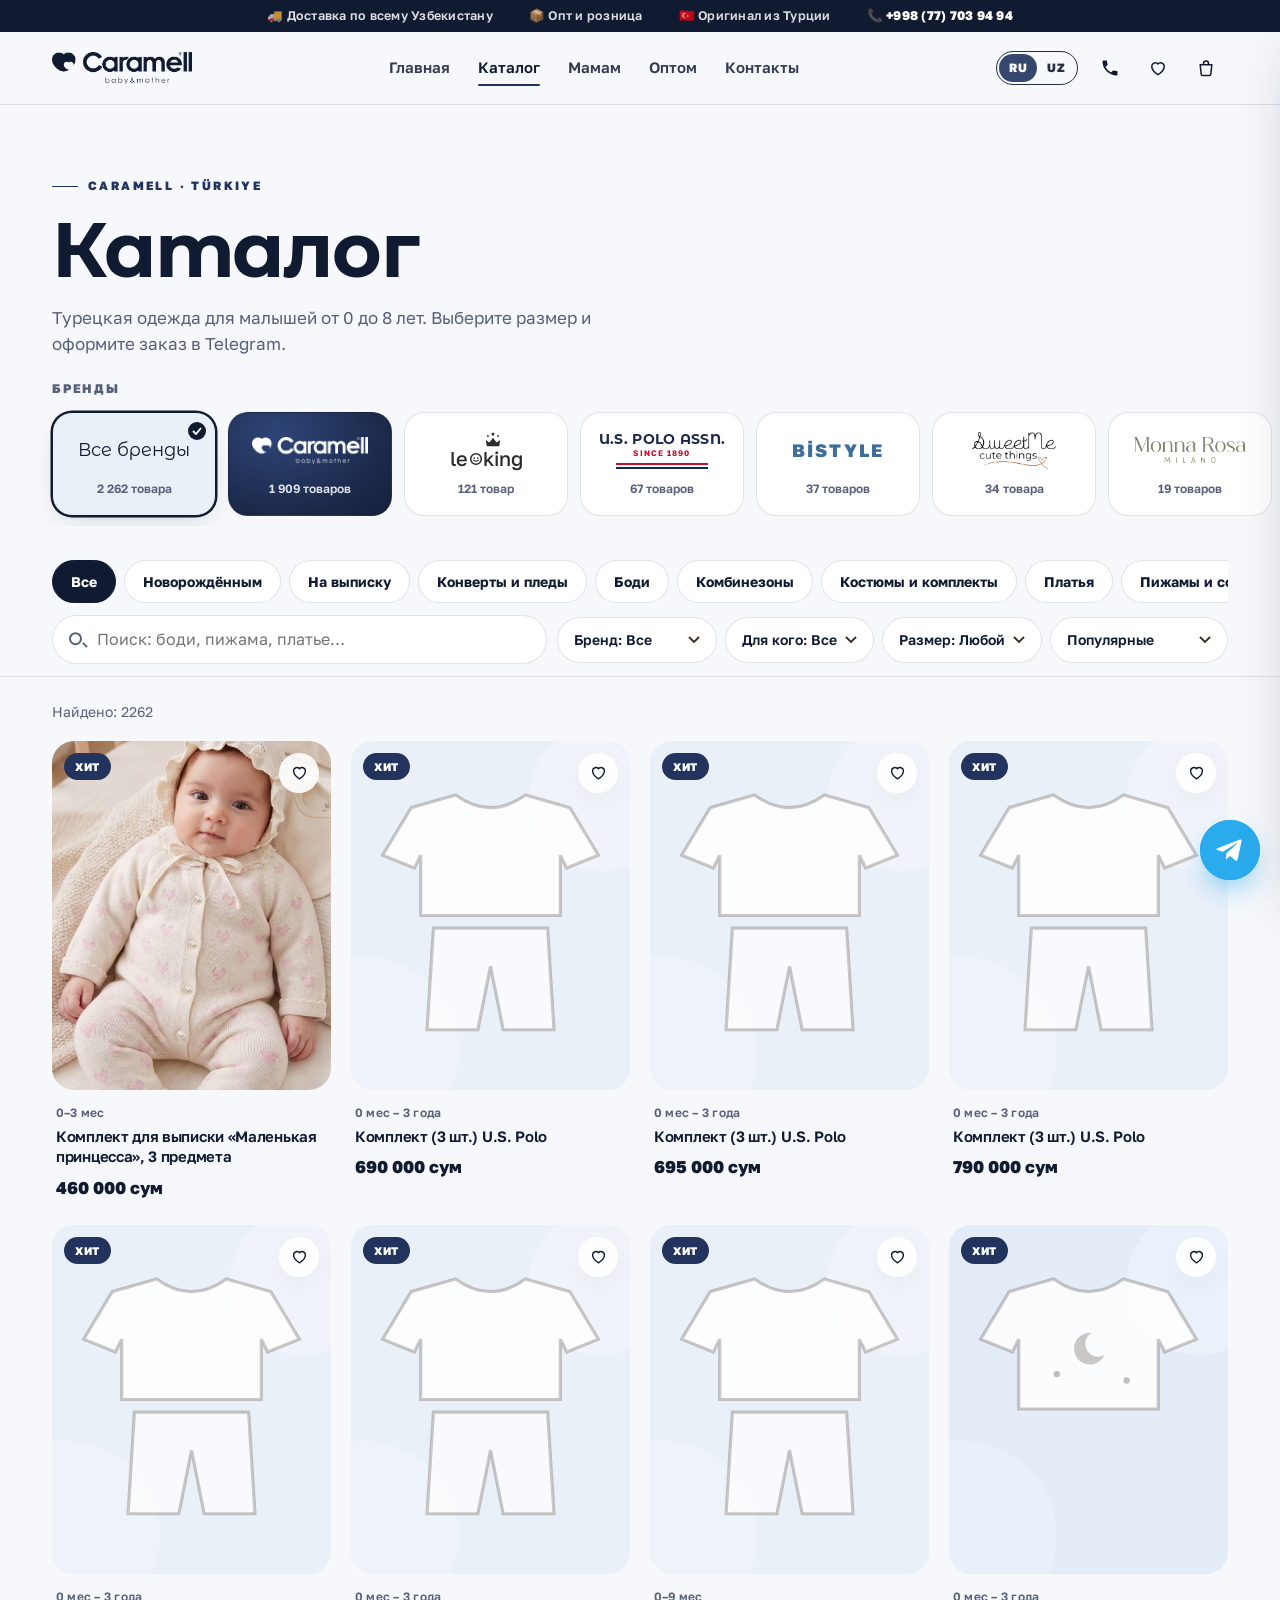
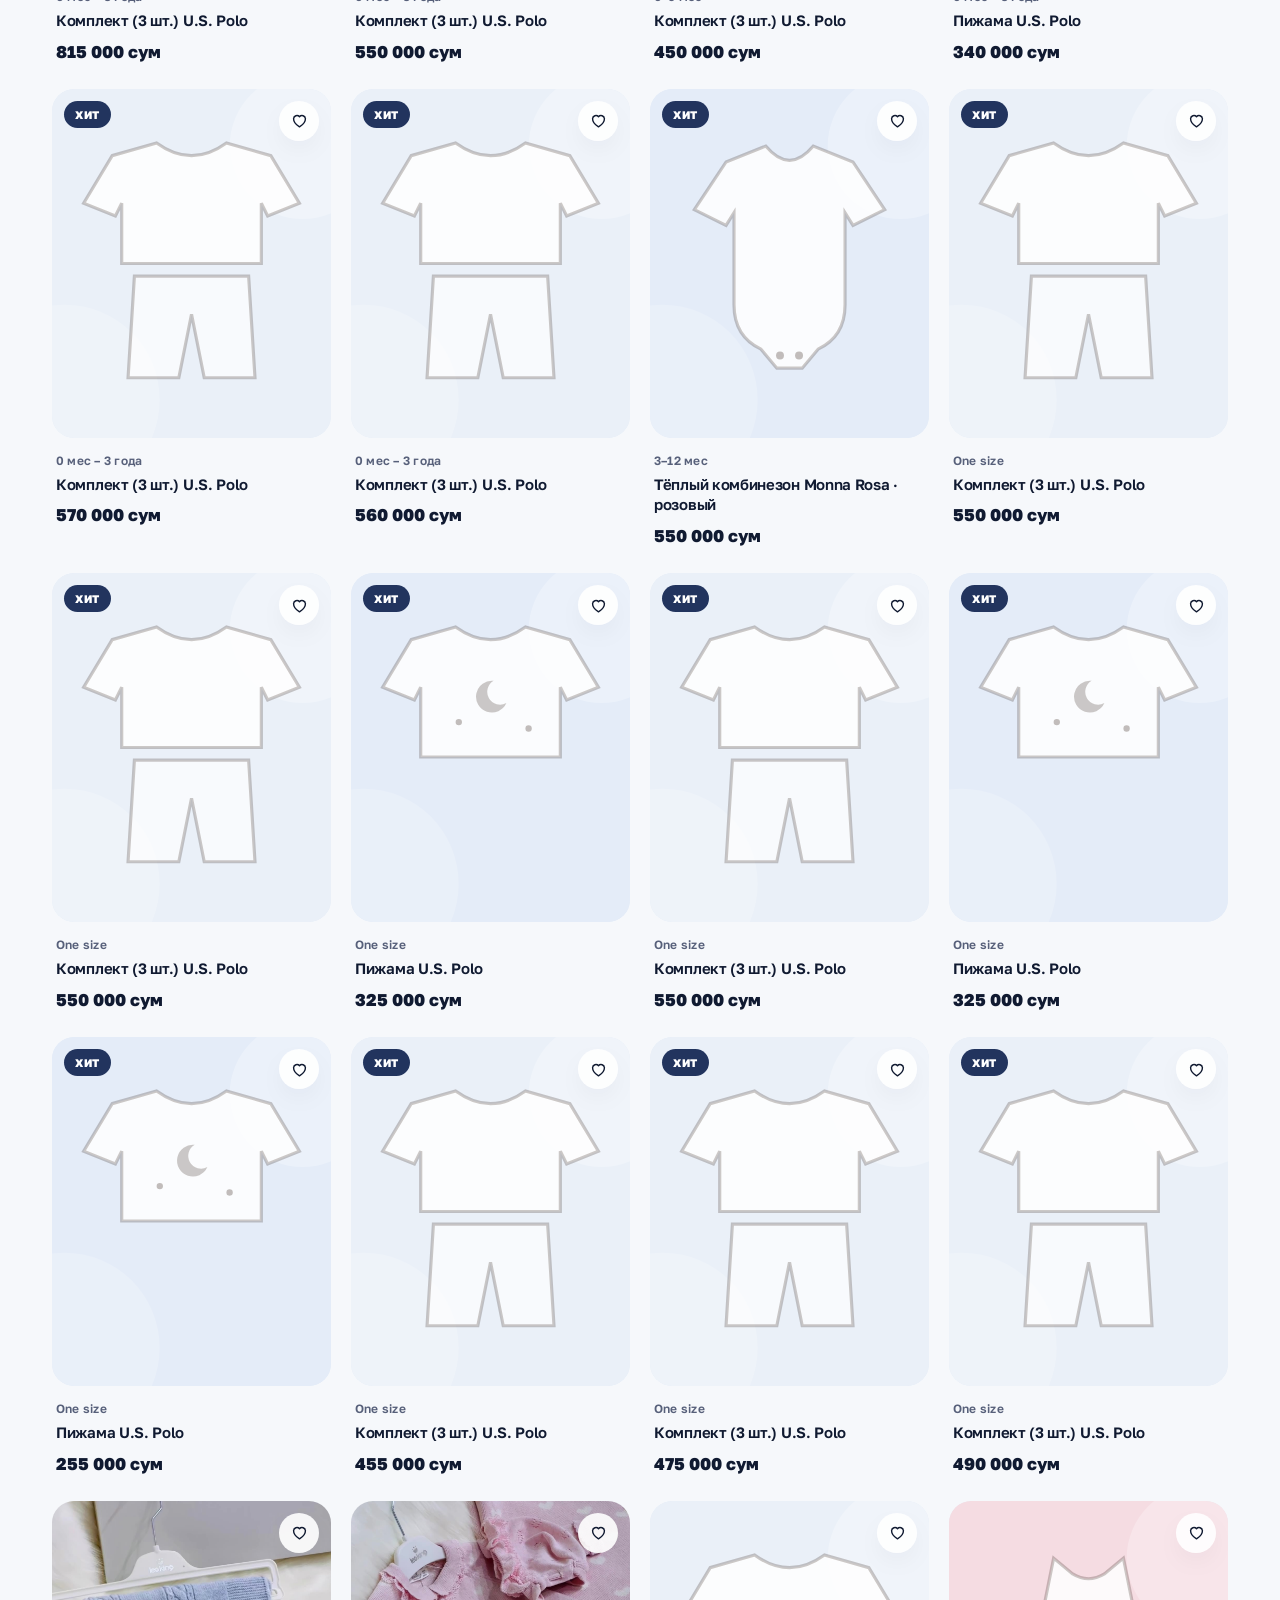
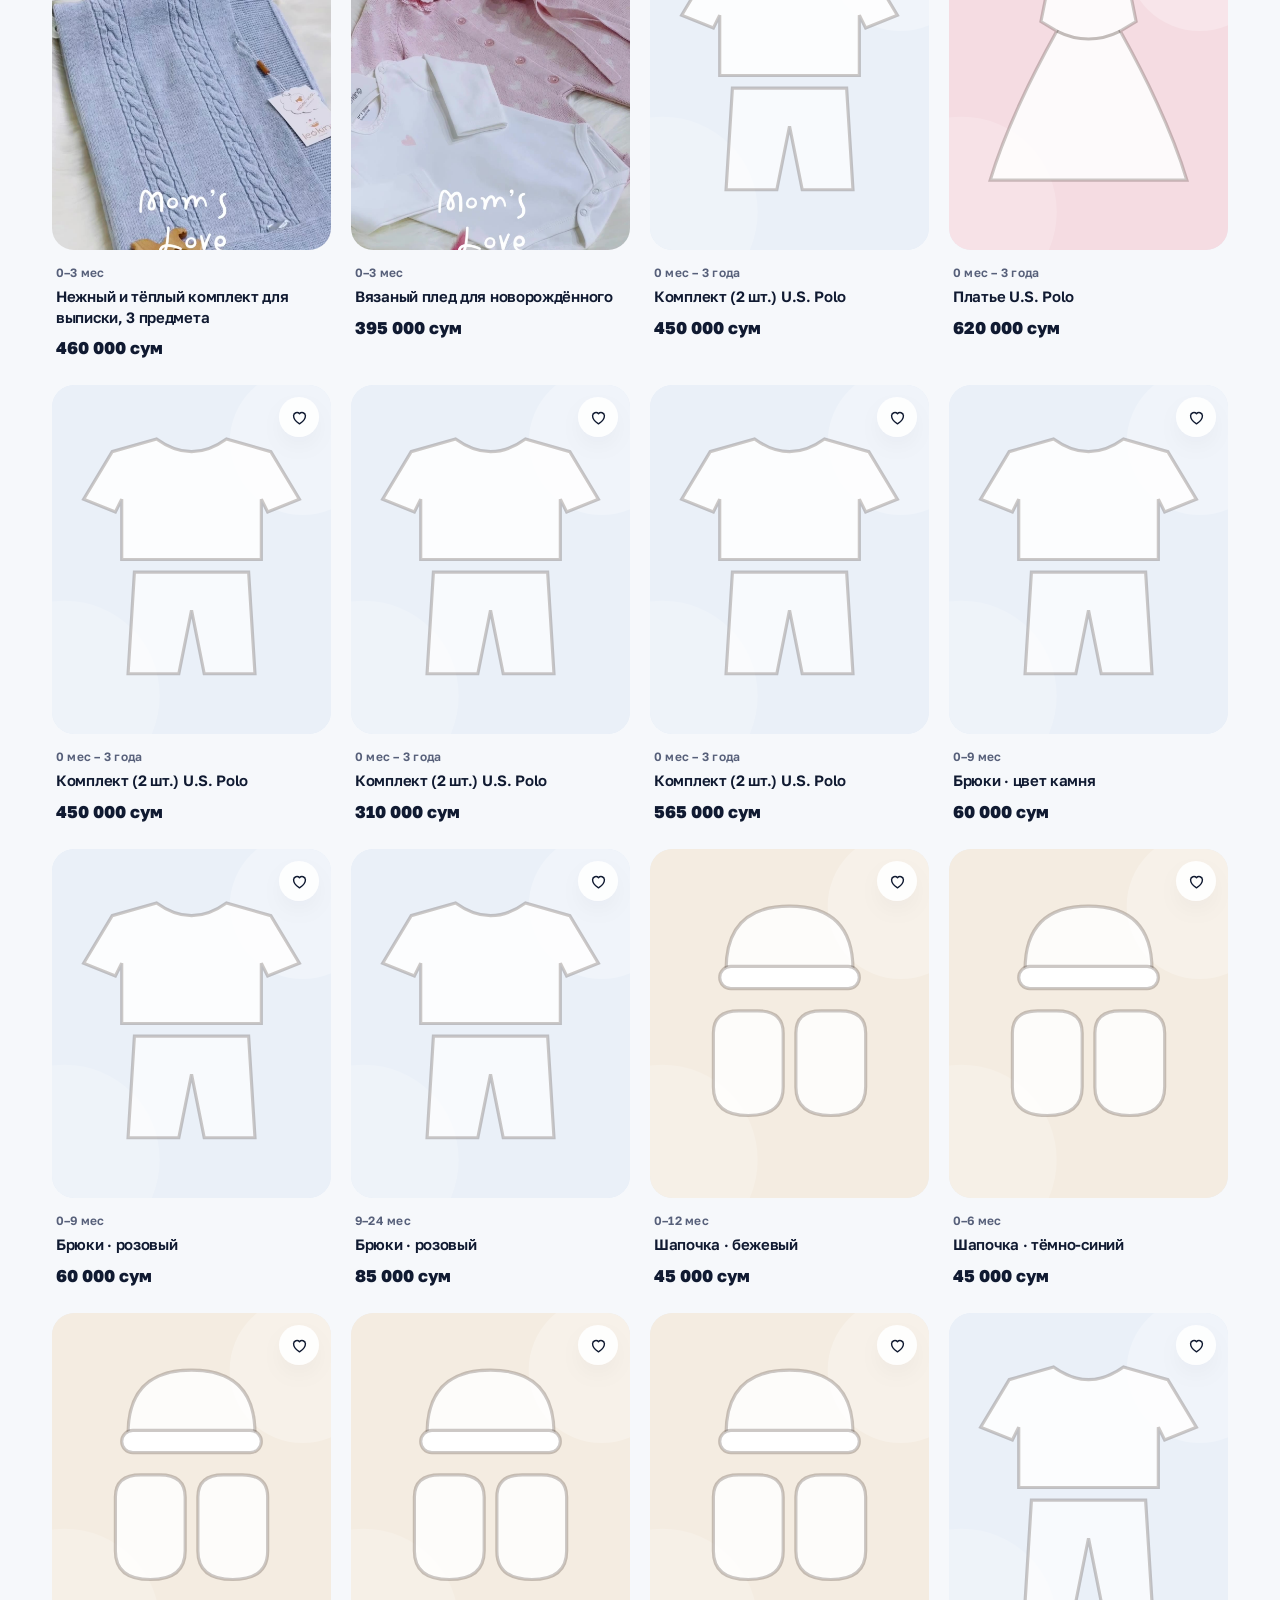
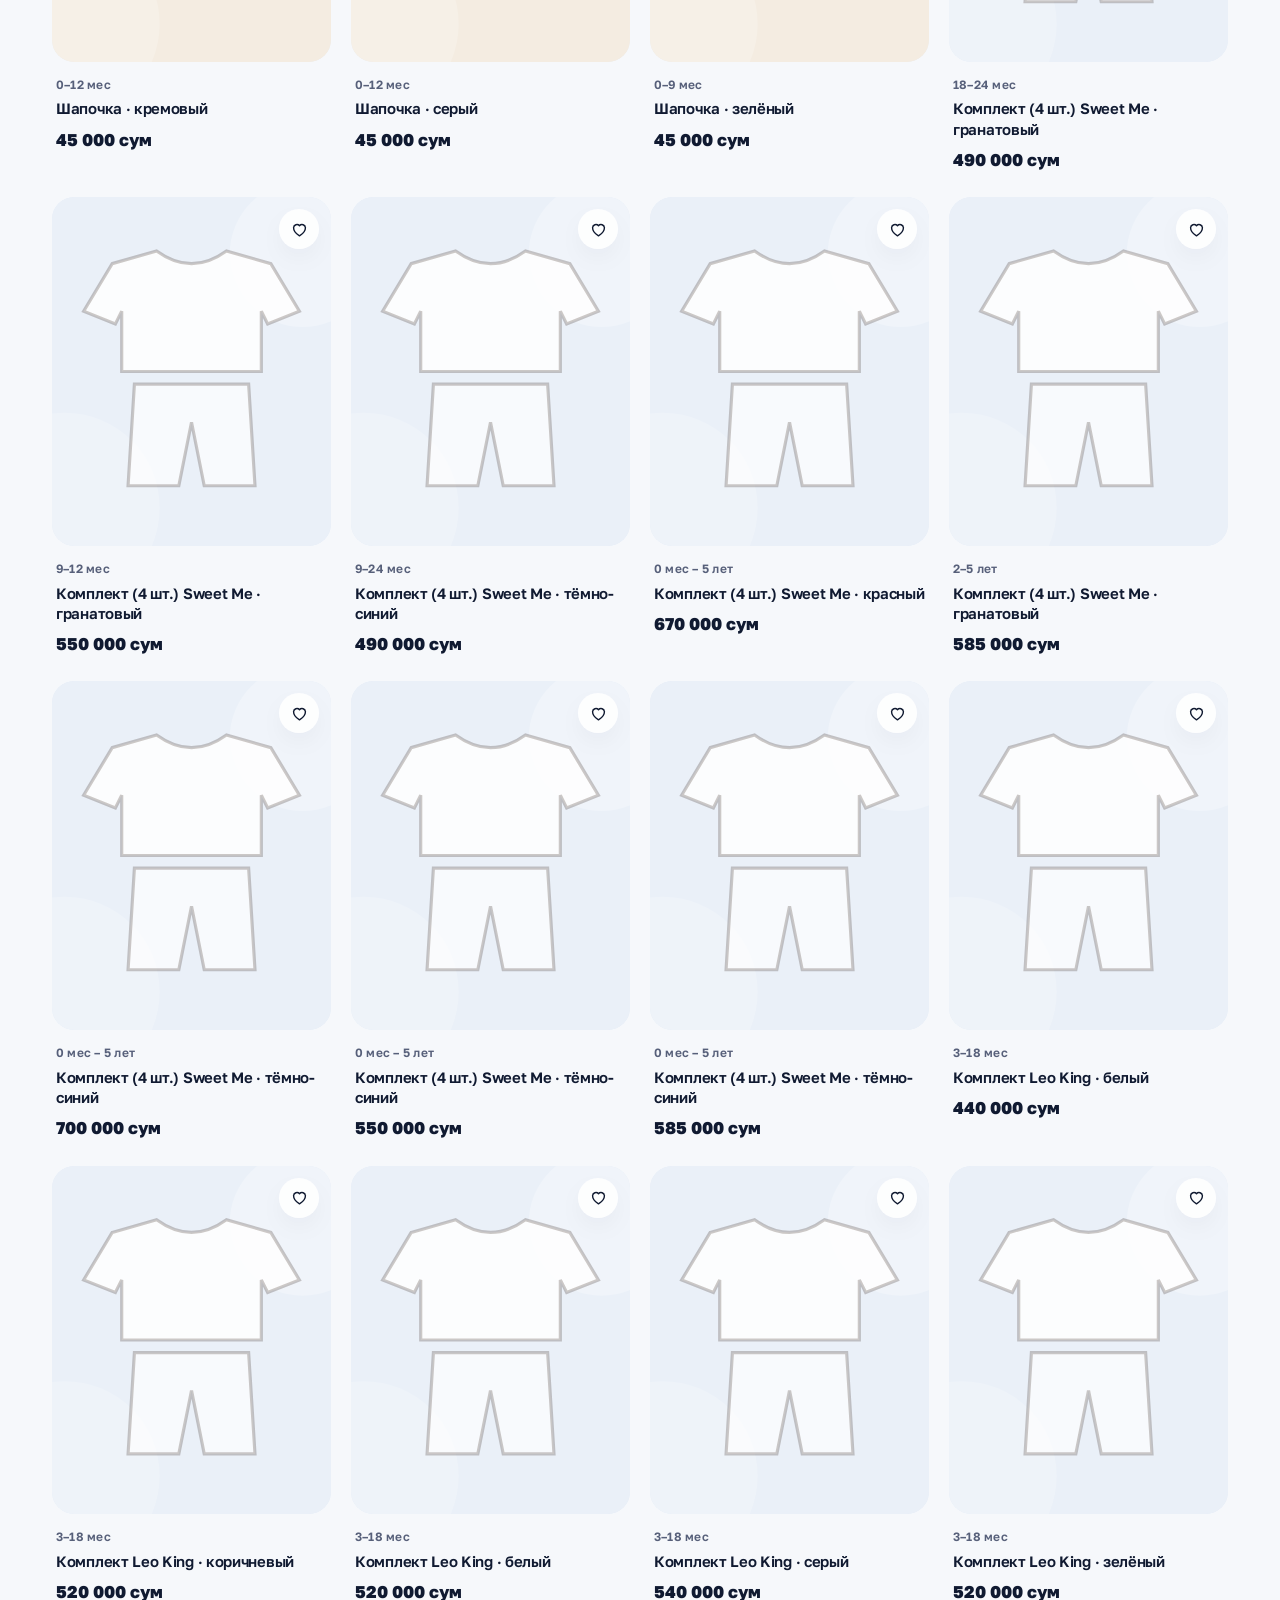
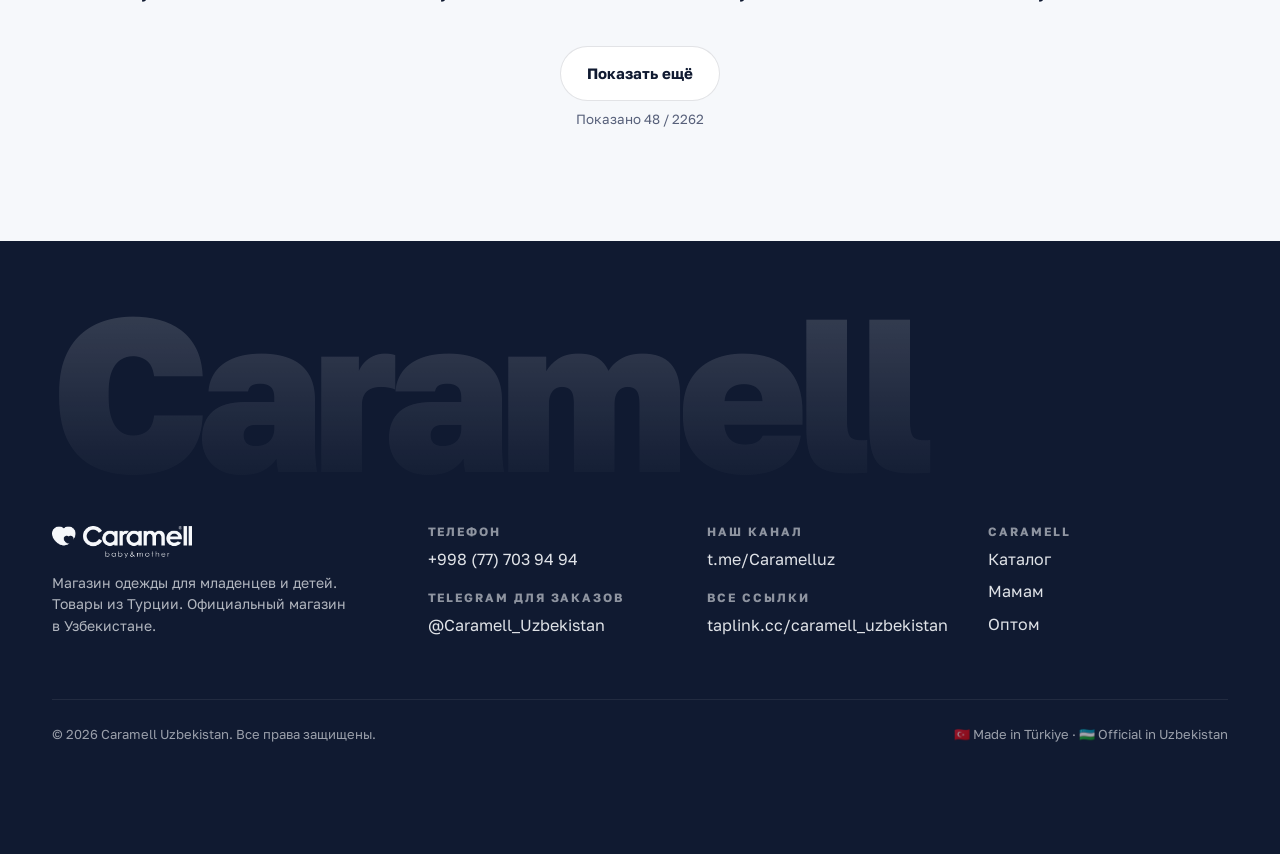
==== commit 49d7b211: "New fonts, winter overall tile, compact moms block with real photos - Fonts: Montserrat Alternates f" ====
--- a/catalog.html
+++ b/catalog.html
@@ -9,8 +9,8 @@
   <link rel="icon" href="data:image/svg+xml,%3Csvg xmlns='http://www.w3.org/2000/svg' viewBox='0 0 64 64'%3E%3Crect width='64' height='64' rx='16' fill='%23101A31'/%3E%3Cpath fill='white' transform='translate(8,8)' d='M24 15.5c-1-4-4.4-6.6-8.3-6.3-4.6.3-8 4.2-7.6 8.8.5 6.4 8.8 12.9 15.9 17.6 7.1-4.7 15.4-11.2 15.9-17.6.4-4.6-3-8.5-7.6-8.8-3.9-.3-7.3 2.3-8.3 6.3z'/%3E%3C/svg%3E">
   <link rel="preconnect" href="https://fonts.googleapis.com">
   <link rel="preconnect" href="https://fonts.gstatic.com" crossorigin>
-  <link href="https://fonts.googleapis.com/css2?family=Fraunces:ital,opsz,wght@0,9..144,400;0,9..144,500;0,9..144,600;1,9..144,400;1,9..144,500;1,9..144,600&family=Manrope:wght@400;500;600;700;800&display=swap" rel="stylesheet">
-  <link rel="stylesheet" href="css/style.css">
+  <link href="https://fonts.googleapis.com/css2?family=Golos+Text:wght@400;500;600;700;800&family=Montserrat+Alternates:ital,wght@0,500;0,600;0,700;1,600;1,700&display=swap" rel="stylesheet">
+  <link rel="stylesheet" href="css/style.css?v=fonts1">
   <script src="js/art.js"></script>
 </head>
 <body data-page="catalog">
--- a/css/style.css
+++ b/css/style.css
@@ -15,8 +15,9 @@
   --shadow-lg: 0 30px 60px -25px rgba(16, 26, 49, .32);
   --r: 22px;
   --r-sm: 14px;
-  --serif: "Fraunces", Georgia, serif;
-  --sans: "Manrope", system-ui, -apple-system, sans-serif;
+  /* Заголовки — Montserrat Alternates (округлая геометрия, как у логотипа Caramell), текст — Golos Text */
+  --serif: "Montserrat Alternates", "Trebuchet MS", sans-serif;
+  --sans: "Golos Text", system-ui, -apple-system, sans-serif;
   --ease: cubic-bezier(.2, .7, .2, 1);
 }
 
@@ -27,7 +28,7 @@
 a { color: inherit; text-decoration: none; }
 button { font: inherit; color: inherit; cursor: pointer; border: 0; background: none; }
 input, select { font: inherit; color: inherit; }
-h1, h2, h3, h4 { font-family: var(--serif); font-weight: 500; line-height: 1.1; margin: 0; letter-spacing: -.01em; }
+h1, h2, h3, h4 { font-family: var(--serif); font-weight: 700; line-height: 1.1; margin: 0; letter-spacing: -.02em; }
 em { font-style: italic; color: var(--caramel); }
 .container { width: 100%; max-width: 1240px; margin: 0 auto; padding: 0 16px; }
 @media (min-width: 720px) { .container { padding: 0 32px; } }
@@ -58,6 +59,11 @@
 .header-in { height: 72px; display: flex; align-items: center; gap: 24px; }
 .logo { display: flex; align-items: center; gap: 9px; line-height: 1; }
 .logo-mark { width: 26px; height: 26px; flex: none; color: currentColor; }
+/* Логотип Caramell (сердце + надпись + baby&mother) — тот же файл, что в каталоге брендов.
+   PNG используется как маска, поэтому логотип берёт цвет текста: белый на видео, тёмно-синий на светлом фоне */
+.logo-img { display: block; flex: none; width: 140px; aspect-ratio: 240 / 55; background: currentColor;
+  -webkit-mask: url("../assets/brands/caramell.png") no-repeat center / contain; mask: url("../assets/brands/caramell.png") no-repeat center / contain; }
+.story-brand .logo-img { width: 92px; }
 .logo-text { display: flex; flex-direction: column; }
 .logo-word { font-family: var(--sans); font-size: 24px; font-weight: 800; letter-spacing: -.02em; }
 .logo-sub { font-size: 9px; letter-spacing: .38em; font-weight: 700; margin-top: 2px; opacity: .65; padding-left: 1px; }
@@ -66,6 +72,7 @@
 .main-nav a:hover, .main-nav a.is-active { opacity: 1; }
 .main-nav a::after { content: ""; position: absolute; left: 0; right: 0; bottom: 0; height: 2px; background: var(--caramel); border-radius: 2px; transform: scaleX(0); transition: transform .3s var(--ease); }
 .main-nav a:hover::after, .main-nav a.is-active::after { transform: scaleX(1); }
+/* «Мамам» — заметная розовая пилюля в шапке */
 .header-act { display: flex; align-items: center; gap: 4px; }
 .lang { display: flex; border: 1.5px solid currentColor; border-radius: 999px; padding: 2px; margin-right: 6px; opacity: .9; }
 .lang button { font-size: 12px; font-weight: 800; padding: 5px 10px; border-radius: 999px; letter-spacing: .04em; }
@@ -83,7 +90,7 @@
   .menu-btn { display: inline-grid; }
   .header-act { margin-left: auto; }
 }
-@media (max-width: 480px) { .hide-sm { display: none; } .logo-word { font-size: 21px; } .lang button { padding: 5px 8px; } }
+@media (max-width: 480px) { .hide-sm { display: none; } .logo-word { font-size: 21px; } .logo-img { width: 118px; } .lang button { padding: 5px 8px; } }
 
 /* ---------- Hero ---------- */
 .hero { position: relative; min-height: 100vh; min-height: 100svh; display: flex; align-items: flex-end; color: #fff; overflow: hidden; background: var(--choco); }
@@ -144,7 +151,7 @@
 .kicker { display: inline-flex; align-items: center; gap: 10px; font-size: 12px; font-weight: 800; letter-spacing: .2em; text-transform: uppercase; color: var(--caramel); }
 .kicker::before { content: ""; width: 26px; height: 1.5px; background: currentColor; }
 .hero .kicker { color: #C3D5F2; }
-.hero h1 { font-size: clamp(42px, 6.4vw, 84px); max-width: 15ch; margin: 16px 0 18px; font-weight: 400; }
+.hero h1 { font-size: clamp(30px, 4.4vw, 64px); max-width: 20ch; margin: 16px 0 18px; font-weight: 700; }
 .hero h1 em { color: #F6C6CE; }
 .hero-sub { max-width: 540px; font-size: clamp(16px, 2vw, 19px); opacity: .92; margin: 0 0 32px; }
 .hero-cta { display: flex; flex-wrap: wrap; gap: 12px; }
@@ -187,7 +194,7 @@
 .cat-tile::after { content: ""; position: absolute; inset: 0; z-index: -1; background: linear-gradient(transparent 50%, rgba(12, 19, 37, .78)); }
 .cat-tile:hover img { transform: scale(1.07); }
 .cat-tile > span { padding: 18px; font-family: var(--serif); font-size: 21px; line-height: 1.15; display: flex; justify-content: space-between; align-items: flex-end; gap: 8px; width: 100%; }
-.cat-tile b { font-weight: 400; display: flex; flex-direction: column; gap: 4px; }
+.cat-tile b { font-weight: 600; display: flex; flex-direction: column; gap: 4px; }
 .cat-tile small { font-family: var(--sans); font-size: 12.5px; font-weight: 600; letter-spacing: .02em; opacity: .8; }
 .cat-tile > span .i { flex: none; transition: transform .3s; }
 .cat-tile:hover > span .i { transform: translateX(4px); }
@@ -248,7 +255,7 @@
 .why-img { border-radius: 28px; overflow: hidden; aspect-ratio: 4 / 5; position: relative; }
 .why-img img { width: 100%; height: 100%; object-fit: cover; object-position: 50% 30%; }
 .why-stamp { position: absolute; left: 20px; bottom: 20px; background: var(--cream); border-radius: 18px; padding: 14px 18px; font-weight: 700; font-size: 14px; box-shadow: var(--shadow); display: flex; gap: 10px; align-items: center; }
-.why-stamp b { font-family: var(--serif); font-size: 30px; color: var(--caramel); font-weight: 500; }
+.why-stamp b { font-family: var(--serif); font-size: 30px; color: var(--caramel); font-weight: 700; }
 .why-list { display: grid; gap: 26px; margin-top: 32px; }
 .why-list div { display: grid; grid-template-columns: 52px 1fr; gap: 16px; }
 .why-num { width: 52px; height: 52px; border-radius: 50%; background: var(--cream-2); display: grid; place-items: center; font-family: var(--serif); font-size: 20px; color: var(--caramel-d); }
@@ -271,19 +278,27 @@
 .reviews { display: grid; grid-template-columns: repeat(3, 1fr); gap: 20px; }
 .review { background: var(--paper); border-radius: var(--r); padding: 30px; box-shadow: var(--shadow); display: flex; flex-direction: column; gap: 18px; }
 .review .stars { color: var(--caramel); letter-spacing: 3px; }
-.review p { margin: 0; font-family: var(--serif); font-size: 19px; line-height: 1.45; flex: 1; }
+.review p { margin: 0; font-size: 18px; line-height: 1.5; flex: 1; }
 .review small { font-weight: 700; color: var(--choco-2); }
 @media (max-width: 900px) { .reviews { grid-template-columns: 1fr; } }
 
 /* Moms teaser */
-.moms-teaser { display: grid; grid-template-columns: 1fr 1.2fr; gap: 48px; align-items: center; background: linear-gradient(135deg, var(--powder), #FFFFFF); border-radius: 40px; padding: 64px 48px; }
-.moms-teaser h2 { font-size: clamp(32px, 4.4vw, 52px); margin: 14px 0 16px; }
-.moms-teaser p { color: var(--choco-2); margin: 0 0 28px; }
-.tools { display: grid; grid-template-columns: 1fr 1fr; gap: 14px; }
-.tool { background: rgba(255, 255, 255, .75); border-radius: 20px; padding: 22px; display: flex; flex-direction: column; gap: 12px; font-weight: 700; transition: transform .3s var(--ease), background .3s; }
-.tool:hover { transform: translateY(-4px); background: #fff; }
-.tool span { font-size: 30px; }
-@media (max-width: 900px) { .moms-teaser { grid-template-columns: 1fr; padding: 36px 20px; border-radius: 28px; gap: 28px; } }
+.moms-teaser { display: grid; gap: 28px; background: linear-gradient(135deg, var(--powder), #FFFFFF); border-radius: 32px; padding: 40px; }
+.moms-head { display: flex; justify-content: space-between; align-items: flex-end; gap: 16px 32px; flex-wrap: wrap; }
+.moms-teaser h2 { font-size: clamp(26px, 3vw, 40px); margin: 0 0 8px; }
+.moms-teaser p { color: var(--choco-2); margin: 0; max-width: 56ch; }
+.tools { display: grid; grid-template-columns: repeat(4, 1fr); gap: 14px; }
+.tool { background: #fff; border-radius: 20px; padding: 8px 8px 14px; display: flex; flex-direction: column; gap: 12px; font-weight: 600; font-size: 16px; line-height: 1.3; transition: transform .3s var(--ease), box-shadow .3s; }
+.tool:hover { transform: translateY(-4px); box-shadow: 0 16px 30px -18px rgba(16, 26, 49, .35); }
+.tool img { width: 100%; height: auto; aspect-ratio: 4 / 3; object-fit: cover; border-radius: 14px; background: var(--cream-2); }
+.tool b { font-weight: 600; padding: 0 8px; }
+@media (max-width: 900px) {
+  .moms-teaser { padding: 24px 16px; border-radius: 26px; gap: 20px; }
+  .tools { grid-template-columns: 1fr 1fr; gap: 10px; }
+  .tool img { aspect-ratio: 1; }
+  .tool b { font-size: 15px; padding: 0 6px; }
+  .moms-head .btn { width: 100%; }
+}
 
 /* Contact */
 .contact-cards { display: grid; grid-template-columns: repeat(3, 1fr); gap: 16px; }
@@ -328,7 +343,7 @@
 
 /* ---------- Page header (inner pages) ---------- */
 .page-hero { padding: 64px 0 36px; }
-.page-hero h1 { font-size: clamp(44px, 7vw, 84px); font-weight: 400; margin: 12px 0 14px; }
+.page-hero h1 { font-size: clamp(40px, 6vw, 76px); font-weight: 700; margin: 12px 0 14px; }
 .page-hero p { max-width: 560px; color: var(--choco-2); margin: 0; font-size: 17px; }
 
 /* ---------- Catalog ---------- */
@@ -378,31 +393,32 @@
 .brand.is-on { border-color: var(--choco); box-shadow: 0 0 0 1.5px var(--choco), var(--shadow); }
 .brand.is-on::after { content: ""; position: absolute; top: 9px; right: 9px; width: 18px; height: 18px; border-radius: 50%; background: var(--choco) url("data:image/svg+xml,%3Csvg xmlns='http://www.w3.org/2000/svg' width='10' height='8'%3E%3Cpath d='M1 4l3 3 5-6' fill='none' stroke='%23fff' stroke-width='1.8'/%3E%3C/svg%3E") no-repeat center; }
 .brand > small { font-size: 12px; font-weight: 600; color: var(--choco-2); }
-.bm { min-height: 40px; display: flex; flex-direction: column; align-items: center; justify-content: center; line-height: 1; text-align: center; white-space: nowrap; font-size: 20px; }
+.bm { height: 44px; display: flex; flex-direction: column; align-items: center; justify-content: center; line-height: 1; text-align: center; white-space: nowrap; font-size: 20px; }
 .bm small { display: block; font-size: .5em; letter-spacing: .3em; text-transform: uppercase; margin-bottom: 4px; }
 .bm-all { font-family: var(--serif); font-size: 18px; }
 .brand-all { background: var(--cream-2); }
-.brand-own { background: linear-gradient(160deg, #fff 40%, #EAF0F8); }
-.bm-caramell .bm { flex-direction: row; gap: 7px; font-family: var(--sans); font-weight: 800; font-size: 21px; letter-spacing: -.02em; color: var(--choco); }
-.bm-heart { width: 24px; height: 24px; color: var(--caramel); }
-.bm-leoking .bm { font-family: var(--sans); font-weight: 600; font-size: 24px; letter-spacing: -.01em; color: #3E4450; }
-.bm-crown { width: 18px; height: 11px; color: #C9A45C; margin-bottom: 3px; }
-.bm-polo .bm { font-family: var(--serif); font-weight: 600; font-size: 15.5px; letter-spacing: .06em; color: #152B5A; }
-.bm-sweetme .bm { font-family: var(--serif); font-style: italic; font-weight: 500; font-size: 25px; color: #D45D86; }
-.bm-monna .bm { font-family: var(--serif); font-style: italic; font-weight: 400; font-size: 23px; color: #A11D3A; }
-.bm-babbi .bm { font-family: var(--serif); font-weight: 400; font-size: 22px; letter-spacing: .2em; color: #6E5A47; }
-.bm-pamina .bm { font-family: var(--serif); font-weight: 500; font-size: 19px; letter-spacing: .32em; color: #C24A6A; padding-left: .32em; }
-.bm-nipper .bm { font-family: var(--sans); font-weight: 800; font-size: 20px; letter-spacing: -.03em; color: #2E8B6E; }
-.bm-bistyle .bm { flex-direction: row; font-family: var(--sans); font-weight: 800; font-size: 23px; color: #2F5F9E; }
-.bm-bistyle .bm i { font-style: normal; font-weight: 500; }
-.bm-freesure .bm { font-family: var(--sans); font-weight: 800; font-size: 18px; letter-spacing: .08em; color: #D9692B; }
-.bm-my .bm { font-family: var(--serif); font-style: italic; font-weight: 600; font-size: 24px; color: #5B4A8B; }
-.bm-my .bm small { margin: 4px 0 0; font-style: normal; font-family: var(--sans); font-weight: 600; letter-spacing: .25em; }
-.bm-puggi .bm { font-family: var(--sans); font-weight: 800; font-size: 24px; color: #E39B2D; }
-.bm-noynoy .bm { font-family: var(--sans); font-weight: 700; font-size: 22px; color: #5F86C9; }
-.bm-bebus .bm { font-family: var(--sans); font-weight: 800; font-size: 24px; color: #E0647F; }
-.bm-cumino .bm { font-family: var(--serif); font-weight: 600; font-size: 22px; color: #8A6A3A; }
-.bm-other .bm { font-family: var(--serif); font-weight: 500; font-size: 19px; white-space: normal; }
+/* Caramell — красная карточка с белым логотипом, как на коробках магазина */
+.brand-own { background: radial-gradient(120% 140% at 30% 20%, #2E4577, #1A2747 60%, var(--choco)); border-color: transparent; color: #fff; }
+.brand-own > small { color: rgba(255, 255, 255, .85); }
+.brand-own:hover { border-color: transparent; box-shadow: 0 14px 30px -14px rgba(16, 26, 49, .7); }
+.brand-own.is-on { box-shadow: 0 0 0 3px #fff, 0 0 0 4.5px var(--choco), 0 14px 30px -14px rgba(16, 26, 49, .7); }
+.brand-own.is-on::after { background-color: #fff; background-image: url("data:image/svg+xml,%3Csvg xmlns='http://www.w3.org/2000/svg' width='10' height='8'%3E%3Cpath d='M1 4l3 3 5-6' fill='none' stroke='%23101A31' stroke-width='1.8'/%3E%3C/svg%3E"); }
+.bm img { display: block; max-width: 128px; max-height: 44px; height: auto; }
+.bm-leoking .bm { color: #2B2B2E; }
+.lk-crown { width: 20px; height: 15px; margin: 0 0 1px 14px; }
+.lk-word { display: flex; align-items: center; font-family: var(--sans); font-weight: 500; font-size: 20px; letter-spacing: -.01em; line-height: 1; }
+.lk-o { width: .7em; height: .7em; margin: .1em .03em 0; }
+.bm-polo .bm { color: #1B2A4E; gap: 3px; }
+.bm-polo .bm b { font-family: "Roboto Slab", var(--serif); font-weight: 700; font-size: 14px; letter-spacing: .02em; }
+.bm-polo .bm small { margin: 0; font-family: var(--sans); font-size: 8px; font-weight: 700; letter-spacing: .14em; color: #C8102E; }
+.bm-polo .bm i { display: block; width: 92px; height: 6px; margin-top: 3px; background: linear-gradient(#C8102E 0 40%, #fff 40% 60%, #1B2A4E 60%); }
+.bm-bistyle .bm { font-family: var(--sans); font-weight: 800; font-size: 18px; letter-spacing: .12em; color: #3F6E9A; }
+.bm-puggi .bm { font-family: var(--sans); font-weight: 800; font-size: 21px; color: #E39B2D; }
+.bm-noynoy .bm { font-family: var(--sans); font-weight: 700; font-size: 20px; color: #5F86C9; }
+.bm-bebus .bm { font-family: var(--sans); font-weight: 800; font-size: 21px; color: #E0647F; }
+.bm-annababa .bm { font-family: var(--serif); font-style: italic; font-weight: 500; font-size: 20px; color: #9A5B76; }
+.bm-lovemax .bm { font-family: var(--sans); font-weight: 800; font-size: 19px; color: #D9485F; }
+.bm-other .bm { font-family: var(--serif); font-weight: 500; font-size: 18px; white-space: normal; }
 @media (max-width: 560px) {
   .brands-wrap { margin: -16px 0 16px; }
   .brands { gap: 10px; }
@@ -437,7 +453,14 @@
 .modal-actions { display: flex; gap: 12px; align-items: center; flex-wrap: wrap; }
 .modal-actions .btn-primary { flex: 1; }
 .opt-note { font-size: 13px; color: var(--choco-2); display: flex; gap: 8px; align-items: center; padding: 12px 14px; background: var(--cream-2); border-radius: 12px; }
-@media (max-width: 760px) { .modal { padding: 0; place-items: end center; } .modal-box { grid-template-columns: 1fr; border-radius: 24px 24px 0 0; max-height: 92vh; } .modal-img { min-height: 0; aspect-ratio: 1; } .modal-info { padding: 24px 16px 28px; } }
+/* На телефоне: фото сверху фиксированной высоты, текст под ним. Явная высота и строки по содержимому —
+   иначе при ограниченной высоте окна браузер сжимал строку с фото и текст заезжал на картинку */
+@media (max-width: 760px) {
+  .modal { padding: 0; place-items: end center; }
+  .modal-box { grid-template-columns: 1fr; grid-template-rows: auto auto; grid-auto-rows: max-content; align-content: start; border-radius: 24px 24px 0 0; max-height: 92vh; max-height: 92dvh; }
+  .modal-img { min-height: 0; height: min(100vw, 52vh); overflow: hidden; }
+  .modal-info { padding: 24px 16px 28px; position: relative; background: var(--cream); }
+}
 
 /* Cart drawer */
 .cart-backdrop { position: fixed; inset: 0; background: rgba(40, 26, 16, .5); z-index: 90; opacity: 0; pointer-events: none; transition: opacity .3s; }
@@ -468,15 +491,16 @@
 .moms-nav { display: grid; grid-template-columns: repeat(4, 1fr); gap: 12px; margin-top: 32px; }
 .moms-nav a { background: var(--paper); border-radius: 18px; padding: 18px; display: flex; gap: 12px; align-items: center; font-weight: 700; border: 1px solid var(--line); transition: all .25s var(--ease); }
 .moms-nav a:hover { border-color: var(--caramel); transform: translateY(-3px); }
-.moms-nav a span { font-size: 26px; }
-@media (max-width: 900px) { .moms-nav { grid-template-columns: 1fr 1fr; } }
+.moms-nav a img { width: 52px; height: 52px; border-radius: 14px; object-fit: cover; flex: none; }
+@media (max-width: 900px) { .moms-nav { grid-template-columns: 1fr 1fr; } .moms-nav a { padding: 12px; gap: 10px; } .moms-nav a img { width: 44px; height: 44px; border-radius: 12px; } }
 .panel { background: var(--paper); border-radius: 32px; padding: 48px; box-shadow: var(--shadow); scroll-margin-top: 96px; }
 .panel + .panel { margin-top: 32px; }
 .panel-head { display: flex; gap: 18px; align-items: center; margin-bottom: 28px; }
-.panel-ico { width: 64px; height: 64px; border-radius: 20px; background: var(--cream-2); display: grid; place-items: center; font-size: 30px; flex: none; }
+.panel-ico { width: 64px; height: 64px; border-radius: 20px; background: var(--cream-2); flex: none; overflow: hidden; }
+.panel-ico img { width: 100%; height: 100%; object-fit: cover; }
 .panel-head h2 { font-size: clamp(28px, 3.5vw, 40px); }
 .panel-head p { margin: 6px 0 0; color: var(--choco-2); }
-@media (max-width: 720px) { .panel { padding: 28px 16px; border-radius: 24px; } .panel-head { align-items: flex-start; } .panel-ico { width: 52px; height: 52px; font-size: 24px; } }
+@media (max-width: 720px) { .panel { padding: 28px 16px; border-radius: 24px; } .panel-head { align-items: flex-start; } .panel-ico { width: 52px; height: 52px; } }
 
 .calc { display: grid; grid-template-columns: 1fr 1fr; gap: 40px; }
 .fields { display: grid; grid-template-columns: repeat(3, 1fr); gap: 12px; }
@@ -485,10 +509,12 @@
 .field input:focus { border-color: var(--caramel); background: #fff; }
 .calc .btn { margin-top: 16px; }
 .calc-res { background: linear-gradient(135deg, var(--cream-2), var(--powder)); border-radius: 24px; padding: 32px; display: flex; flex-direction: column; justify-content: center; gap: 12px; min-height: 240px; }
-.calc-res .big { font-family: var(--serif); font-size: 64px; line-height: 1; color: var(--caramel-d); }
+.calc-res .big { font-family: var(--serif); font-size: 64px; font-weight: 700; line-height: 1; color: var(--caramel-d); }
 .calc-res p { margin: 0; color: var(--choco-2); }
 .calc-res .alt { font-weight: 800; color: var(--choco); }
-.calc-res .ph { font-size: 60px; text-align: center; opacity: .6; }
+.calc-res .calc-lift { color: var(--choco); }
+.calc-res .calc-warn { padding: 10px 14px; border-radius: 14px; background: #FFF4E5; border: 1px solid #F3C98B; color: #6B4A12; font-size: 14px; line-height: 1.45; }
+.calc-res .ph img { width: 120px; height: 120px; margin: 0 auto 4px; border-radius: 50%; object-fit: cover; }
 .size-table { width: 100%; border-collapse: collapse; margin-top: 28px; font-size: 14px; }
 .size-table th, .size-table td { padding: 10px 12px; text-align: left; border-bottom: 1px solid var(--line); }
 .size-table th { font-size: 12px; text-transform: uppercase; letter-spacing: .08em; color: var(--choco-2); }
@@ -534,7 +560,7 @@
 
 .acc { border-top: 1px solid var(--line); }
 .acc details { border-bottom: 1px solid var(--line); }
-.acc summary { list-style: none; cursor: pointer; padding: 22px 48px 22px 0; font-family: var(--serif); font-size: 22px; position: relative; }
+.acc summary { list-style: none; cursor: pointer; padding: 22px 48px 22px 0; font-family: var(--serif); font-size: 21px; font-weight: 600; position: relative; }
 .acc summary::-webkit-details-marker { display: none; }
 .acc summary::after { content: "+"; position: absolute; right: 4px; top: 50%; transform: translateY(-50%); font-family: var(--sans); font-size: 28px; color: var(--caramel); transition: transform .3s; }
 .acc details[open] summary::after { transform: translateY(-50%) rotate(45deg); }
@@ -609,7 +635,6 @@
 .story-bars i { display: block; height: 100%; background: #fff; transform: scaleX(0); transform-origin: left; }
 .story-top { position: absolute; top: 22px; left: 12px; right: 8px; display: flex; align-items: center; gap: 4px; z-index: 3; color: #fff; }
 .story-brand { display: flex; align-items: center; gap: 8px; font-weight: 800; font-size: 13px; margin-right: auto; text-shadow: 0 1px 6px rgba(0, 0, 0, .4); }
-.story-brand .logo-mark { width: 30px; height: 30px; padding: 6px; border-radius: 50%; background: #fff; color: var(--choco); }
 .story-btn { width: 40px; height: 40px; border-radius: 50%; display: grid; place-items: center; color: #fff; font-size: 30px; line-height: 1; }
 .story-btn:hover { background: rgba(255, 255, 255, .15); }
 .story-nav { position: absolute; top: 80px; bottom: 150px; width: 35%; z-index: 2; }
@@ -653,7 +678,7 @@
 .b-new { animation: rise .45s var(--ease); }
 .b-total { display: flex; justify-content: space-between; align-items: baseline; padding: 14px 6px 18px; border-top: 1.5px dashed var(--line); }
 .b-total span { font-weight: 700; }
-.b-total b { font-family: var(--serif); font-size: 34px; font-weight: 500; }
+.b-total b { font-family: var(--serif); font-size: 32px; font-weight: 700; }
 .b-total b.tick { animation: tick .45s var(--ease); }
 @keyframes tick { 40% { transform: scale(1.08); color: var(--caramel); } }
 @media (max-width: 900px) { .builder { grid-template-columns: 1fr; padding: 36px 18px; border-radius: 28px; gap: 28px; } }
@@ -665,7 +690,7 @@
 .soon-media img, .soon-media video { position: absolute; inset: 0; width: 100%; height: 100%; object-fit: cover; }
 .soon-in { padding: 64px 0 64px 56px; max-width: 620px; }
 .soon .kicker { color: #FFD6DD; }
-.soon h2 { font-size: clamp(38px, 6vw, 76px); font-weight: 400; margin: 16px 0 14px; }
+.soon h2 { font-size: clamp(36px, 5.4vw, 68px); font-weight: 700; margin: 16px 0 14px; }
 .soon h2 em { color: #F6C6CE; }
 .soon p { opacity: .85; margin: 0 0 28px; font-size: 17px; }
 .soon--bg { grid-template-columns: 1fr; padding-right: 0; }
@@ -706,8 +731,9 @@
 /* Mobile tab bar */
 .tabbar { display: none; }
 @media (max-width: 720px) {
-  .tabbar { position: fixed; left: 10px; right: 10px; bottom: calc(10px + env(safe-area-inset-bottom)); z-index: 45; display: grid; grid-template-columns: repeat(5, 1fr); padding: 6px; border-radius: 22px; background: rgba(255, 255, 255, .88); backdrop-filter: blur(18px) saturate(1.5); -webkit-backdrop-filter: blur(18px) saturate(1.5); box-shadow: 0 16px 40px -16px rgba(16, 26, 49, .45); border: 1px solid rgba(255, 255, 255, .7); }
-  .tabbar a { display: flex; flex-direction: column; align-items: center; gap: 2px; padding: 7px 2px 5px; border-radius: 16px; font-size: 10.5px; font-weight: 700; color: var(--choco-2); transition: background .2s, color .2s; }
+  .tabbar { position: fixed; left: 10px; right: 10px; bottom: calc(10px + env(safe-area-inset-bottom)); z-index: 45; display: grid; grid-template-columns: repeat(6, 1fr); padding: 6px; border-radius: 22px; background: rgba(255, 255, 255, .88); backdrop-filter: blur(18px) saturate(1.5); -webkit-backdrop-filter: blur(18px) saturate(1.5); box-shadow: 0 16px 40px -16px rgba(16, 26, 49, .45); border: 1px solid rgba(255, 255, 255, .7); }
+  .tabbar a { display: flex; flex-direction: column; align-items: center; gap: 2px; padding: 7px 1px 5px; border-radius: 16px; font-size: 10px; font-weight: 700; color: var(--choco-2); transition: background .2s, color .2s; min-width: 0; }
+  .tabbar a > span:last-child { max-width: 100%; overflow: hidden; text-overflow: ellipsis; white-space: nowrap; letter-spacing: -.02em; }
   .tabbar a.is-active { background: var(--choco); color: #fff; }
   .tabbar a:last-child { color: var(--tg); }
   .tab-ico { position: relative; }
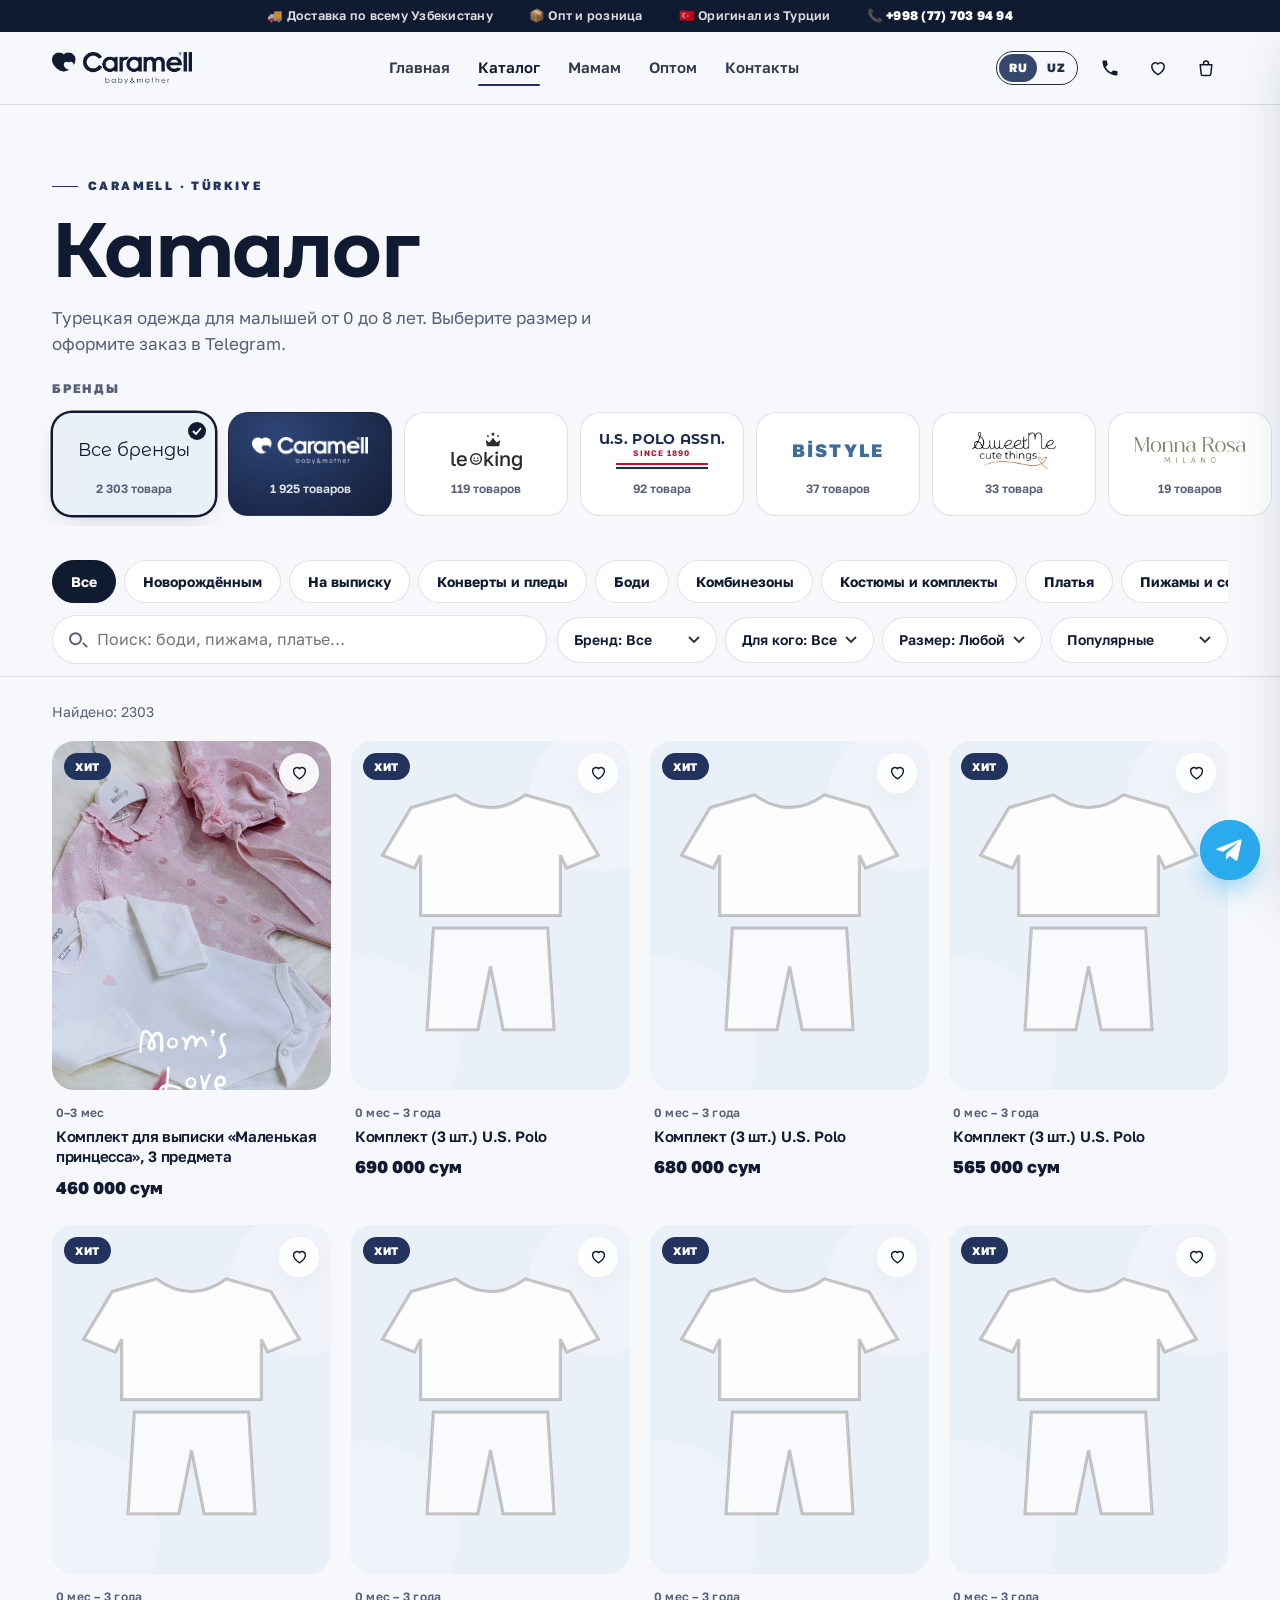
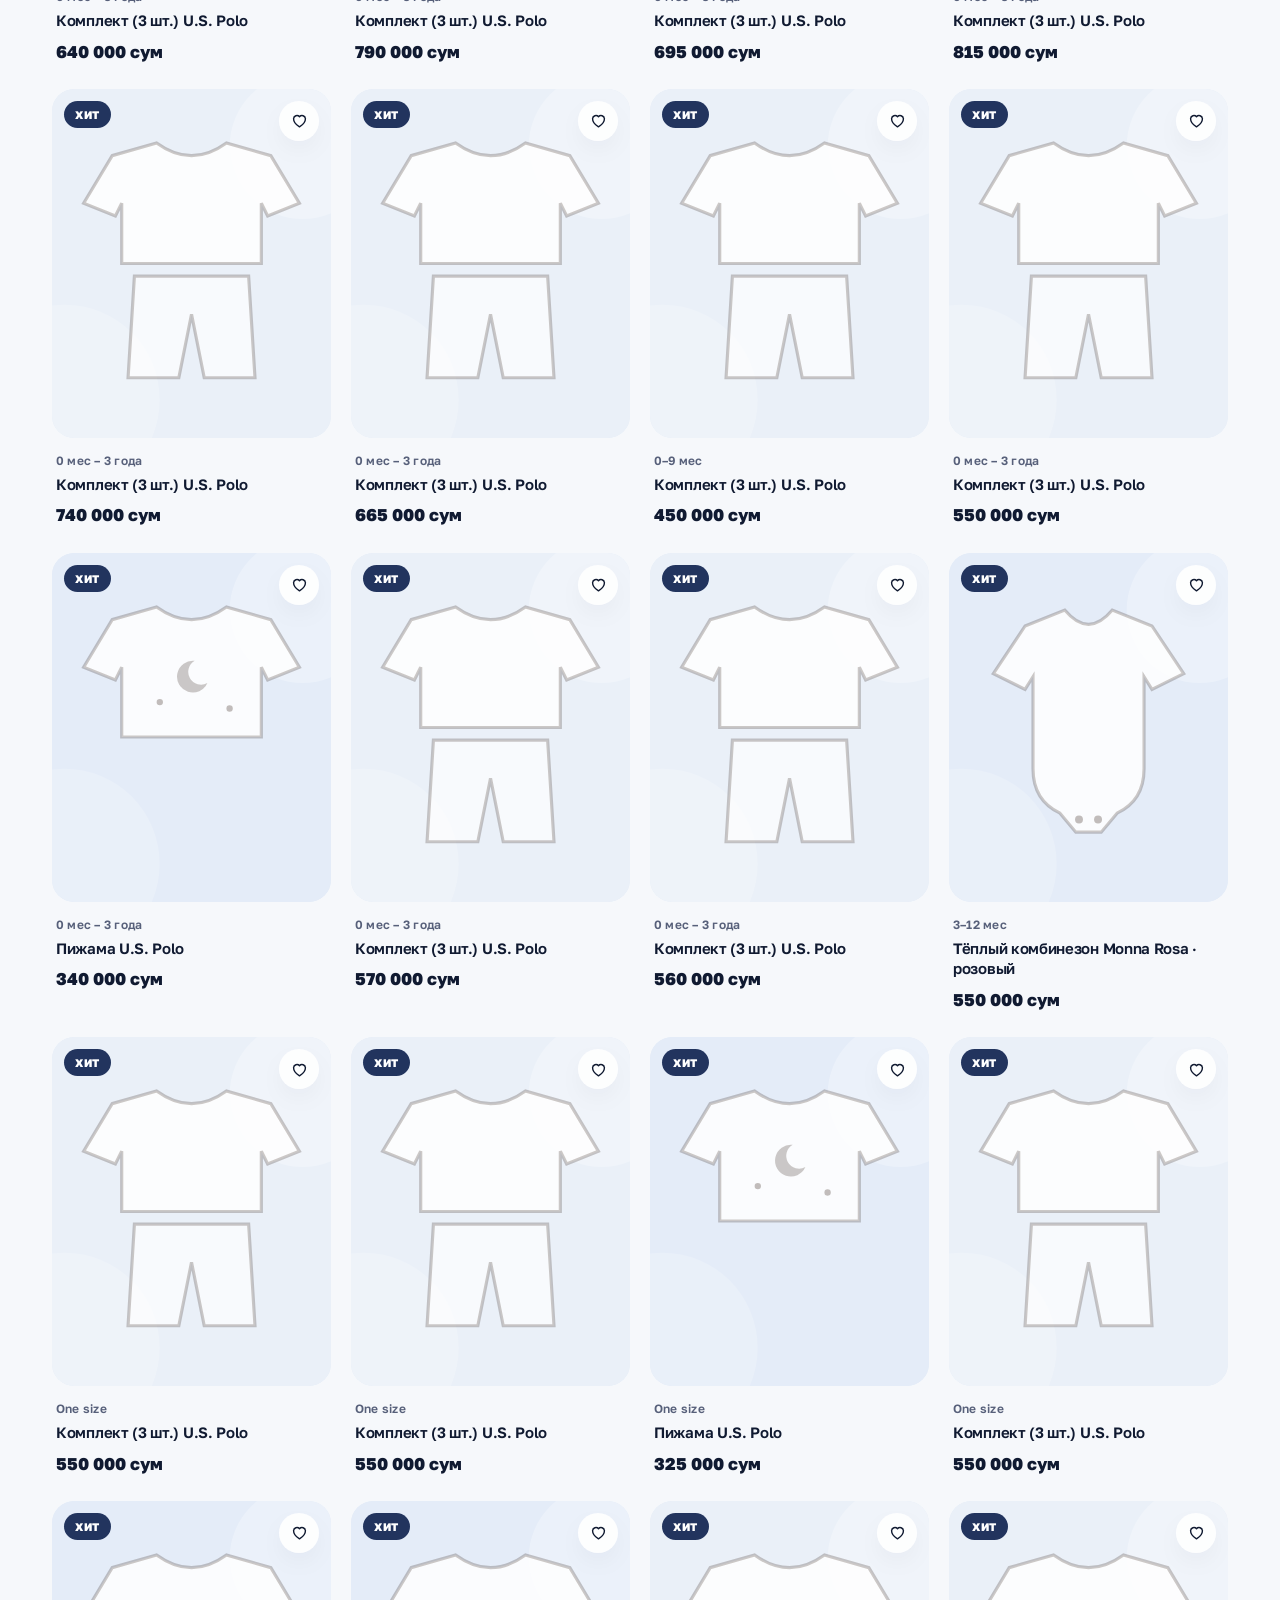
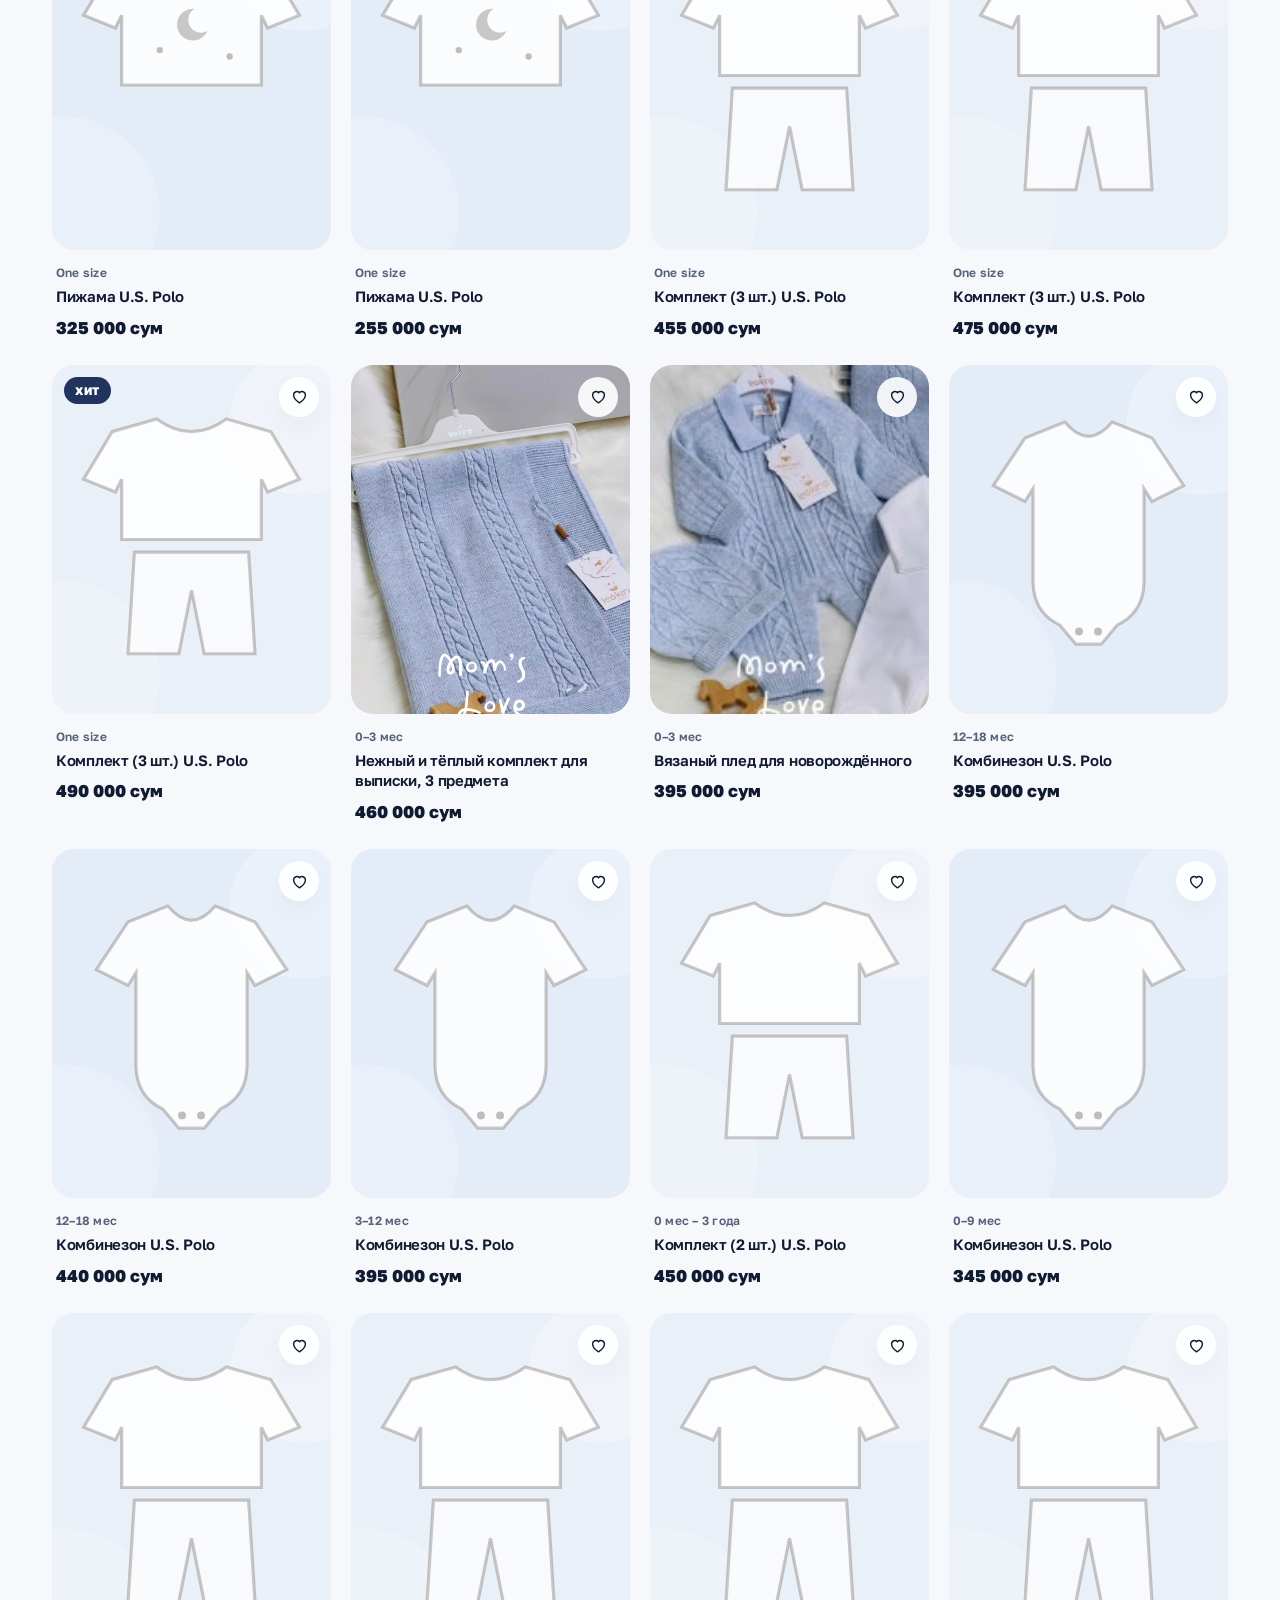
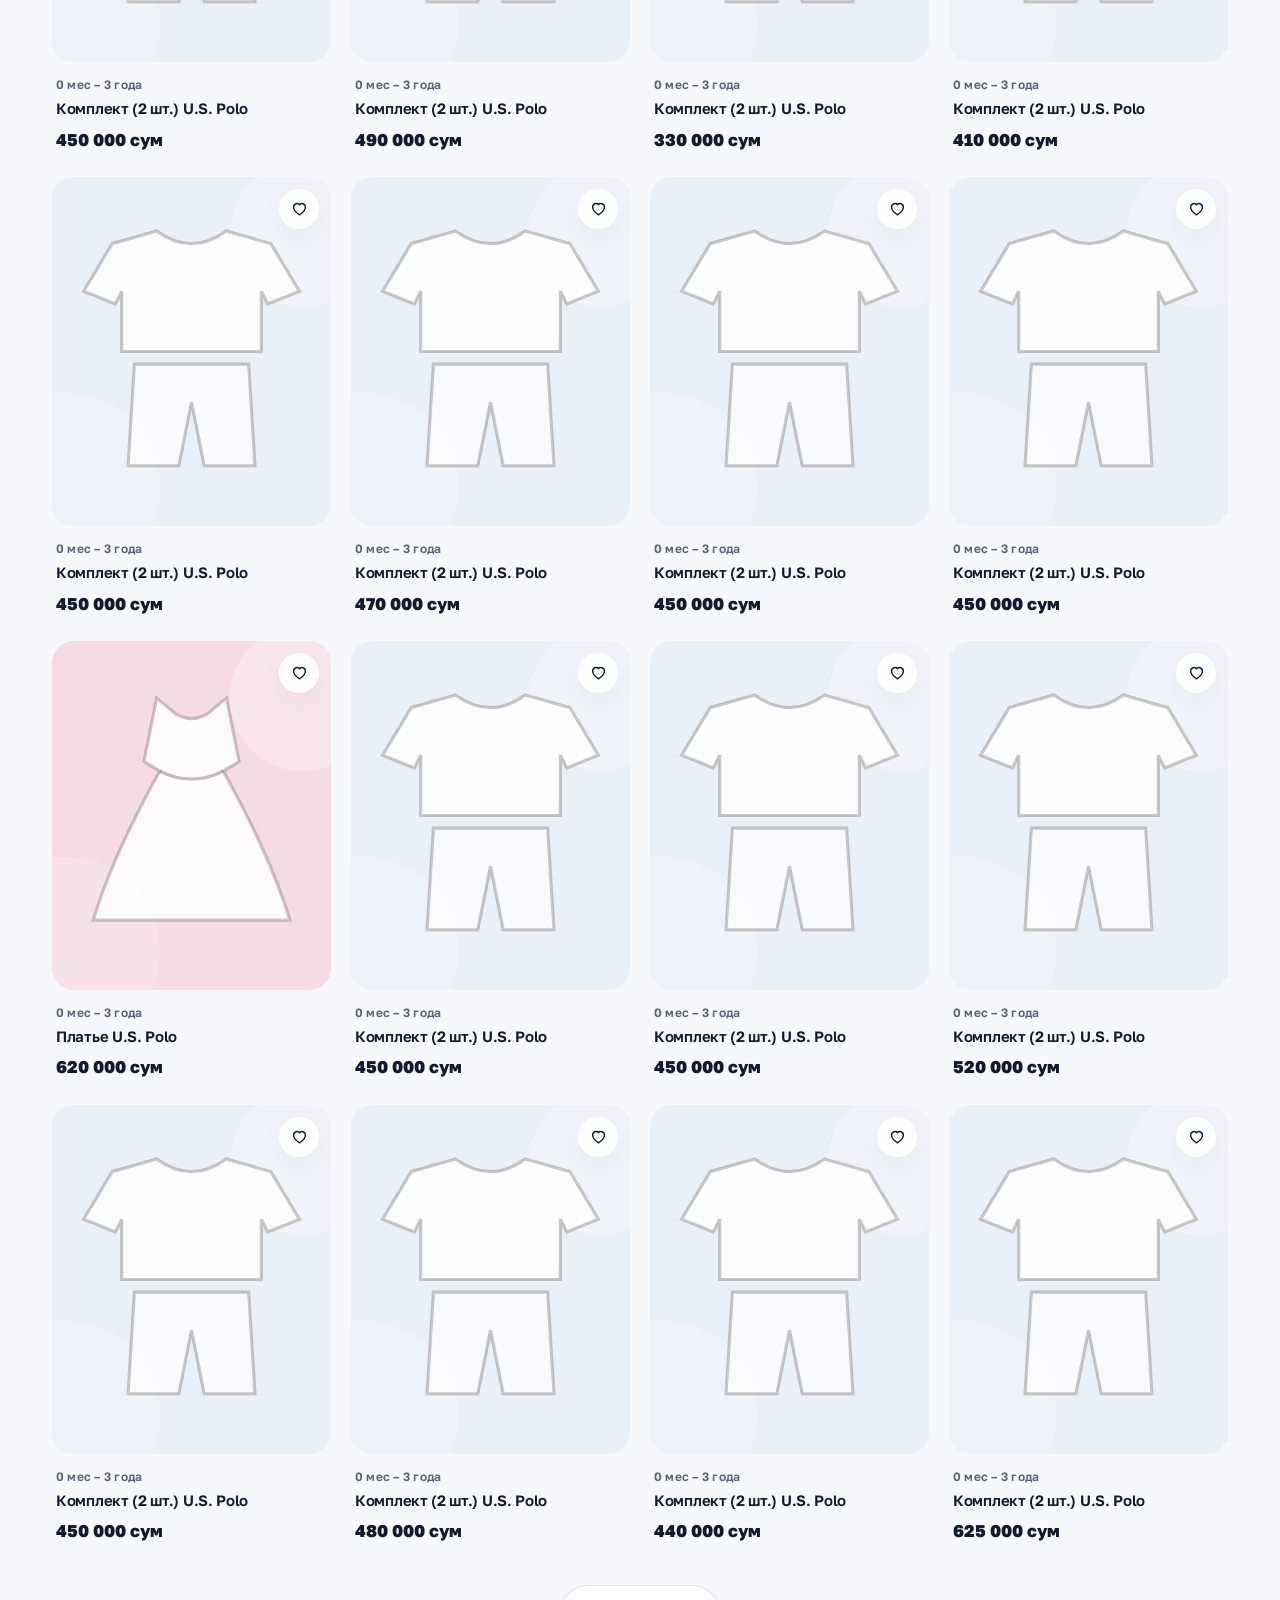
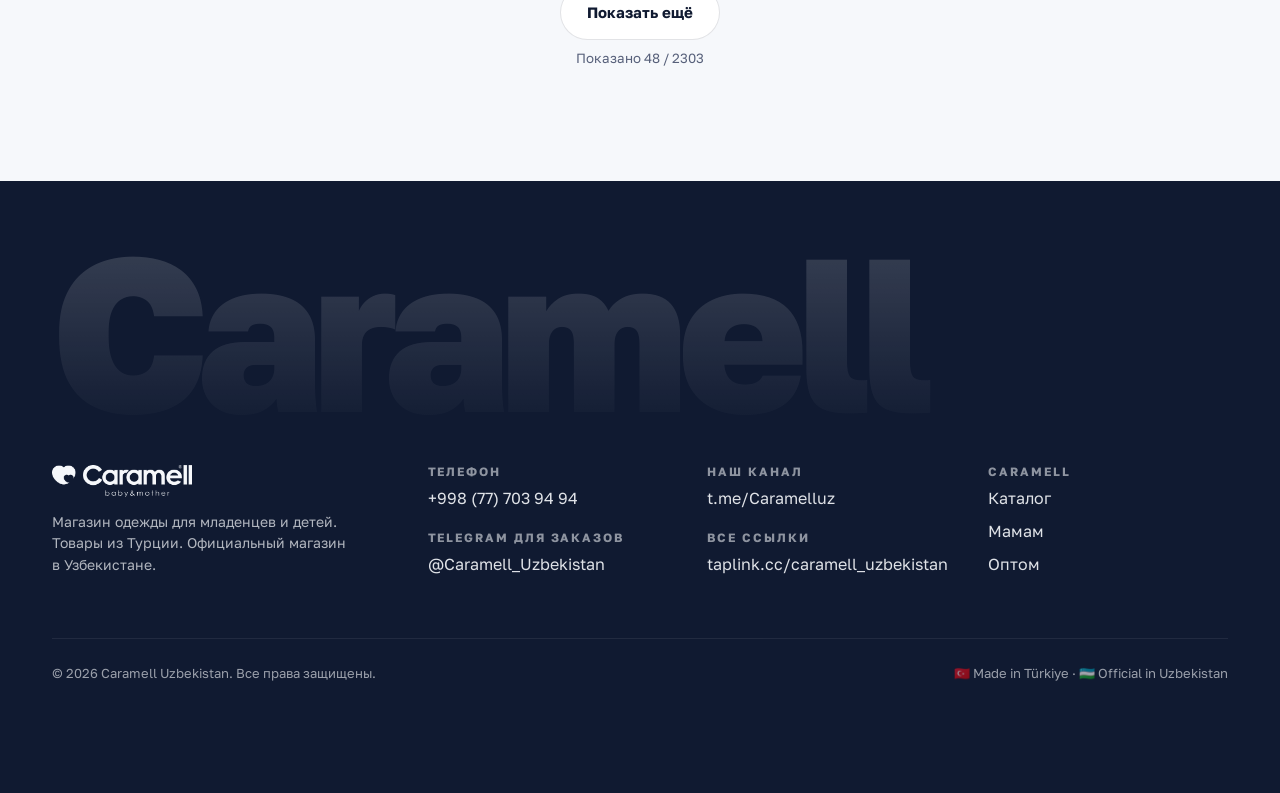
==== commit 8fe617f9: "Telegram photos between the reels, stories show photos for 5 s; refresh cached category photos Co-Au" ====
--- a/catalog.html
+++ b/catalog.html
@@ -10,7 +10,7 @@
   <link rel="preconnect" href="https://fonts.googleapis.com">
   <link rel="preconnect" href="https://fonts.gstatic.com" crossorigin>
   <link href="https://fonts.googleapis.com/css2?family=Golos+Text:wght@400;500;600;700;800&family=Montserrat+Alternates:ital,wght@0,500;0,600;0,700;1,600;1,700&display=swap" rel="stylesheet">
-  <link rel="stylesheet" href="css/style.css?v=fonts1">
+  <link rel="stylesheet" href="css/style.css?v=fonts2">
   <script src="js/art.js"></script>
 </head>
 <body data-page="catalog">
--- a/css/style.css
+++ b/css/style.css
@@ -613,12 +613,13 @@
 .reels::-webkit-scrollbar { display: none; }
 .reel { position: relative; flex: none; width: clamp(190px, 21vw, 250px); aspect-ratio: 9 / 16; border-radius: 26px; overflow: hidden; scroll-snap-align: start; background: var(--choco); color: #fff; text-align: left; isolation: isolate; box-shadow: 0 24px 40px -26px rgba(16, 26, 49, .6); transition: transform .5s var(--ease), box-shadow .5s; }
 .reel::before { content: ""; position: absolute; inset: 0; border-radius: inherit; padding: 2.5px; background: linear-gradient(135deg, #F6C6CE, #8FB0E6, var(--caramel)); -webkit-mask: linear-gradient(#000 0 0) content-box, linear-gradient(#000 0 0); -webkit-mask-composite: xor; mask-composite: exclude; z-index: 3; pointer-events: none; }
-.reel video { position: absolute; inset: 0; width: 100%; height: 100%; object-fit: cover; z-index: -2; transition: transform .8s var(--ease); }
+.reel video, .reel img { position: absolute; inset: 0; width: 100%; height: 100%; object-fit: cover; z-index: -2; transition: transform .8s var(--ease); }
+.story-img { position: absolute; inset: 0; width: 100%; height: 100%; object-fit: contain; background: #000; }
 .reel-shade { position: absolute; inset: 0; z-index: -1; background: linear-gradient(180deg, rgba(8, 13, 28, .1) 40%, rgba(8, 13, 28, .82)); }
 .reel-play { position: absolute; top: 14px; right: 14px; width: 38px; height: 38px; border-radius: 50%; background: rgba(255, 255, 255, .2); backdrop-filter: blur(8px); -webkit-backdrop-filter: blur(8px); display: grid; place-items: center; }
 .reel-play .i { width: 16px; height: 16px; margin-left: 2px; }
 .reel-cap { position: absolute; left: 16px; right: 16px; bottom: 16px; font-weight: 700; font-size: 14px; line-height: 1.35; display: -webkit-box; -webkit-line-clamp: 3; -webkit-box-orient: vertical; overflow: hidden; }
-@media (hover: hover) { .reel:hover { transform: translateY(-8px) scale(1.02); box-shadow: 0 34px 50px -26px rgba(16, 26, 49, .7); } .reel:hover video { transform: scale(1.06); } }
+@media (hover: hover) { .reel:hover { transform: translateY(-8px) scale(1.02); box-shadow: 0 34px 50px -26px rgba(16, 26, 49, .7); } .reel:hover video, .reel:hover img { transform: scale(1.06); } }
 .reel:focus-visible { outline: 3px solid var(--caramel); outline-offset: 4px; }
 .reels-foot { display: flex; justify-content: flex-end; }
 @media (max-width: 720px) { .reel { width: 58vw; } .reels-sec { padding: 56px 0 28px; } }
